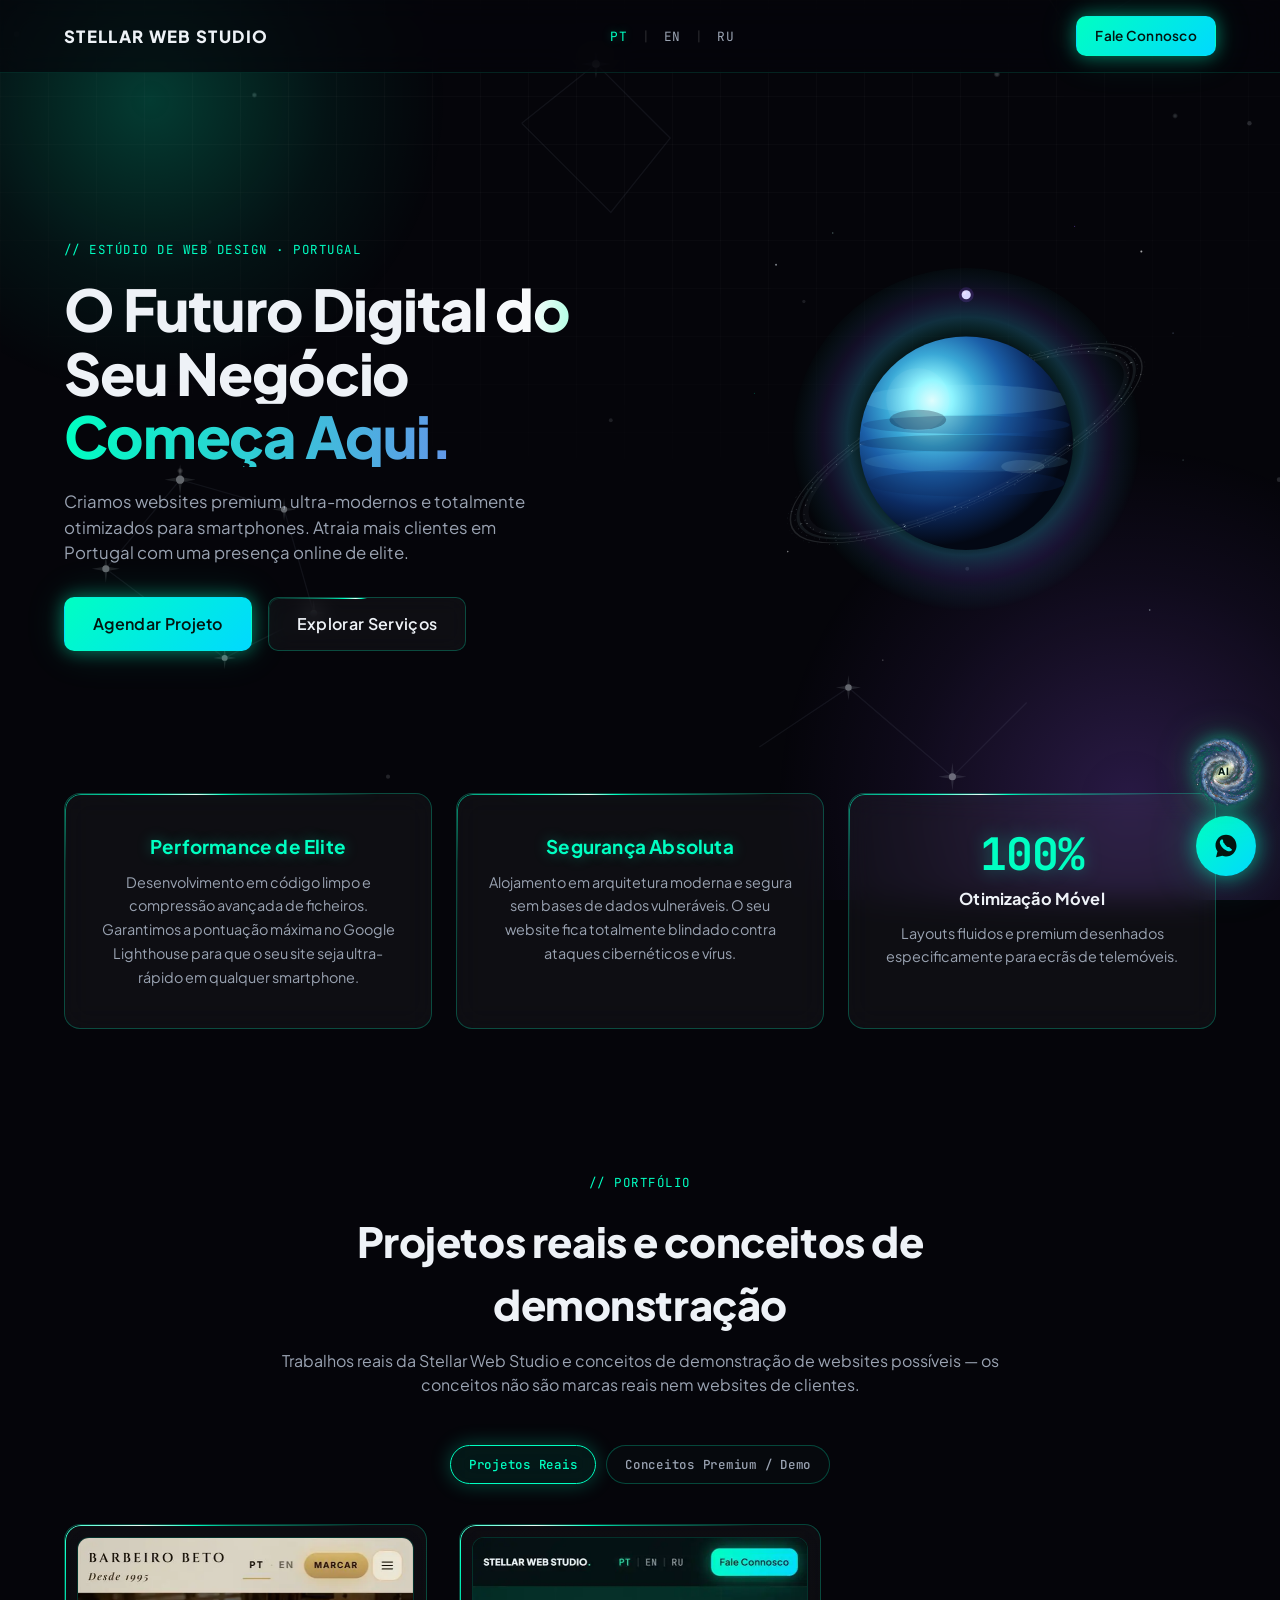
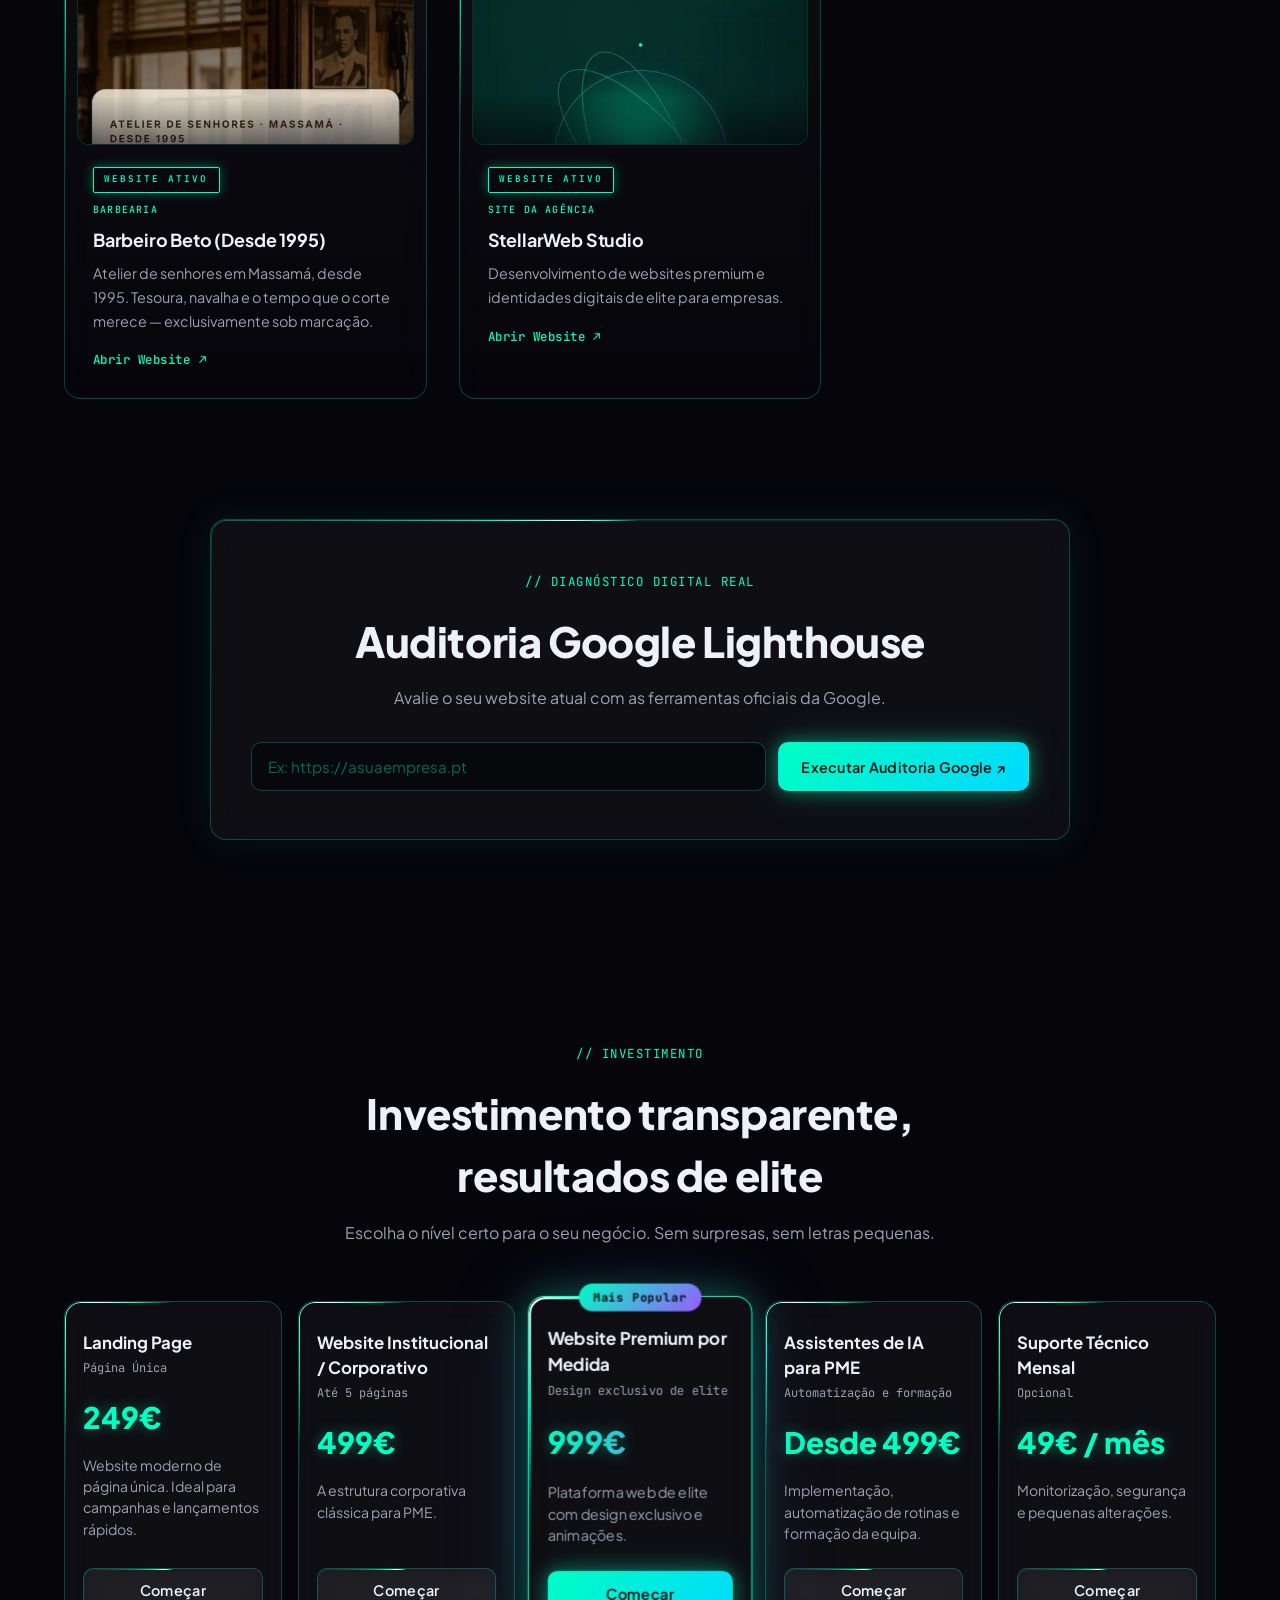
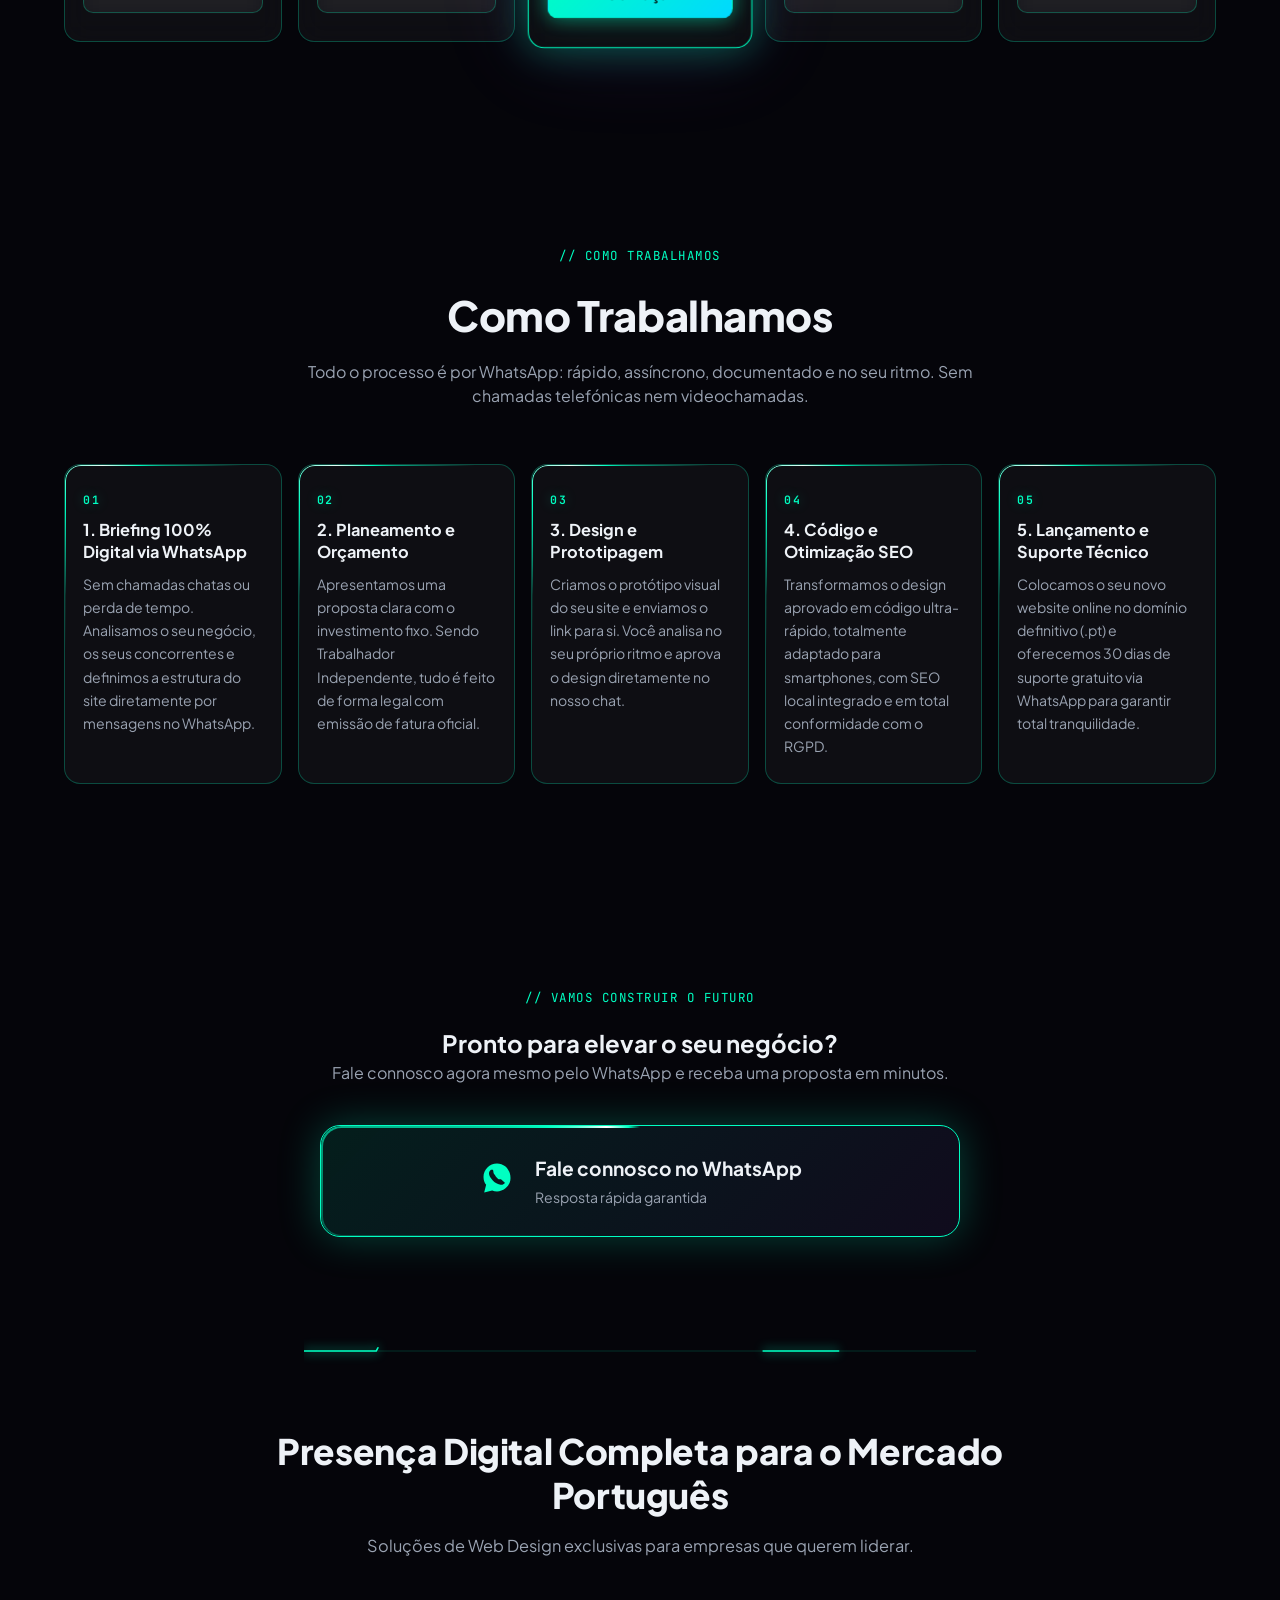
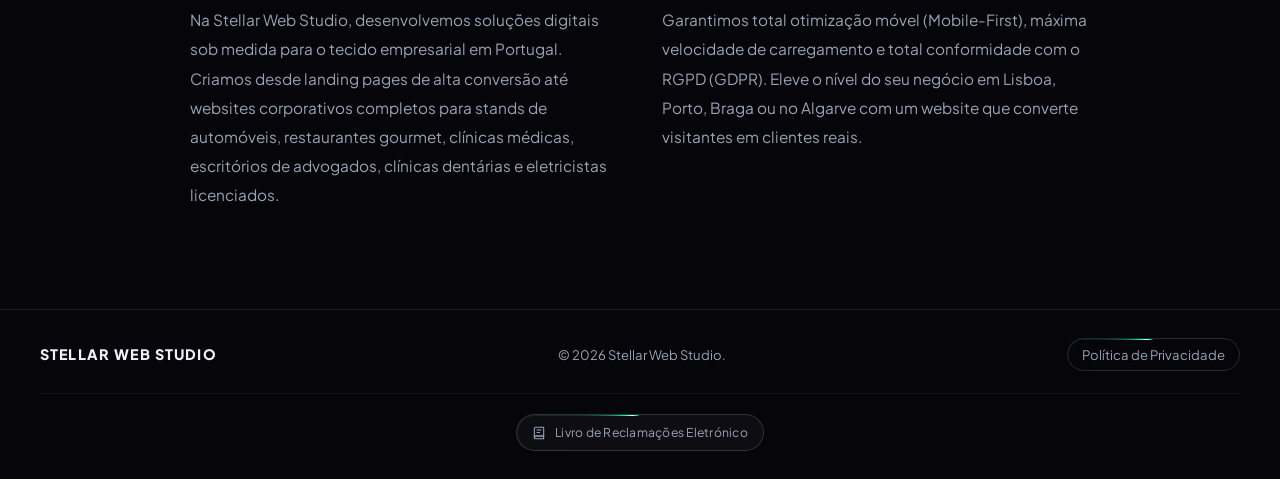
==== index.html @ 91a696ae "feat: upgrade Sofia AI to active sales assistant and add UI quick reply buttons Co-authored-by: Curs" ====
<!doctype html>
<html lang="pt">
<head>
<meta charset="UTF-8" />
<meta name="viewport" content="width=device-width, initial-scale=1.0, viewport-fit=cover" />
<title>Stellar Web Studio | Criação de Websites Premium em Portugal</title>
<meta name="description" content="Criamos websites premium, ultra-modernos e totalmente otimizados para smartphones. Atraia mais clientes em Portugal com uma presença online de elite. Fale connosco!" />
<meta name="keywords" content="web design portugal, criação de websites, websites premium, criar site lisboa, landing page preço, design profissional, stellar web studio" />
<meta name="author" content="Vadym Minzilevskyi, Stellar Web Studio" />
<meta name="robots" content="index, follow" />
<meta name="google-site-verification" content="y5CZDhuUU19NnIF5j6mVTyw2W411XEZMlFec-QQuRfY" />
<meta name="theme-color" content="#05050A" />
<link rel="canonical" href="https://stellarweb.pt/" />
<link rel="icon" href="/assets/favicon.svg" type="image/svg+xml" />
<link rel="apple-touch-icon" href="/assets/favicon.svg" />

<meta property="og:type" content="website" />
<meta property="og:site_name" content="Stellar Web Studio" />
<meta property="og:locale" content="pt_PT" />
<meta property="og:title" content="Stellar Web Studio | Criação de Websites Premium em Portugal" />
<meta property="og:description" content="Criamos websites premium, ultra-modernos e totalmente otimizados para smartphones. Eleve o nível do seu negócio." />
<meta property="og:url" content="https://stellarweb.pt/" />
<meta property="og:image" content="https://stellarweb.pt/assets/og-image.png" />
<meta property="og:image:type" content="image/png" />
<meta name="twitter:card" content="summary_large_image" />
<meta name="twitter:title" content="Stellar Web Studio | Criação de Websites Premium em Portugal" />
<meta name="twitter:description" content="Criamos websites premium, ultra-modernos e totalmente otimizados para smartphones. Eleve o nível do seu negócio." />
<meta name="twitter:image" content="https://stellarweb.pt/assets/og-image.png" />

<link rel="preconnect" href="https://fonts.googleapis.com">
<link rel="preconnect" href="https://fonts.gstatic.com" crossorigin>
<link rel="stylesheet" href="https://fonts.googleapis.com/css2?family=Plus+Jakarta+Sans:wght@400;500;600;700;800&family=JetBrains+Mono:wght@400;500&display=swap" media="print" onload="this.onload=null;this.media='all'">
<link rel="stylesheet" href="/styles.css" />
<link rel="stylesheet" href="/fx.css" media="(min-width: 768px)">
<noscript>
  <link rel="stylesheet" href="https://fonts.googleapis.com/css2?family=Plus+Jakarta+Sans:wght@400;500;600;700;800&family=JetBrains+Mono:wght@400;500&display=swap">
  <link rel="stylesheet" href="/fx.css" media="(min-width: 768px)">
</noscript>
<script type="application/ld+json">
{
  "@context": "https://schema.org",
  "@type": "ProfessionalService",
  "name": "Stellar Web Studio",
  "alternateName": "StellarWeb Studio",
  "image": "https://stellarweb.pt/assets/logo.png",
  "logo": "https://stellarweb.pt/assets/logo.png",
  "url": "https://stellarweb.pt/",
  "telephone": "+351937260282",
  "priceRange": "€€",
  "description": "Estúdio de web design em Portugal. Criação de websites premium, ultra-modernos e otimizados para smartphones.",
  "founder": {
    "@type": "Person",
    "name": "Vadym Minzilevskyi"
  },
  "taxID": "310300118",
  "areaServed": {
    "@type": "Country",
    "name": "Portugal"
  },
  "availableLanguage": ["Portuguese", "English", "Russian"],
  "address": {
    "@type": "PostalAddress",
    "addressLocality": "Massamá",
    "addressRegion": "Lisboa",
    "addressCountry": "PT"
  },
  "geo": {
    "@type": "GeoCoordinates",
    "latitude": "38.7562",
    "longitude": "-9.2831"
  },
  "openingHoursSpecification": {
    "@type": "OpeningHoursSpecification",
    "dayOfWeek": [
      "Monday",
      "Tuesday",
      "Wednesday",
      "Thursday",
      "Friday",
      "Saturday",
      "Sunday"
    ],
    "opens": "09:00",
    "closes": "19:00"
  }
}
</script>
</head>
<body>

<div class="bg-fx" aria-hidden="true">
  <div class="glow glow-cyan"></div>
  <div class="glow glow-purple"></div>
  <div class="grid-overlay"></div>
  <div class="sky-map" aria-hidden="true" focusable="false"></div>
</div>

<header class="navbar" id="navbar">
  <div class="nav-inner">
    <a href="#top" class="brand">STELLAR WEB STUDIO</a>
    <nav class="lang-switch" aria-label="Language switch">
      <button class="lang-btn active" data-lang="pt">PT</button>
      <span class="lang-sep">|</span>
      <button class="lang-btn" data-lang="en">EN</button>
      <span class="lang-sep">|</span>
      <button class="lang-btn" data-lang="ru">RU</button>
    </nav>
    <a href="#contact" class="btn btn-neon nav-cta" data-i18n="nav.cta">Fale Connosco</a>
  </div>
</header>

<main id="top">

  <!-- HERO -->
  <section class="hero">
    <div class="hero-inner">
      <span class="eyebrow" data-i18n="hero.eyebrow">// ESTÚDIO DE WEB DESIGN · PORTUGAL</span>
      <h1 class="hero-title">
        <span class="title-sheen" data-i18n="hero.title1">O Futuro Digital do Seu Negócio</span>
        <span class="text-gradient" data-i18n="hero.title2">Começa Aqui.</span>
      </h1>
      <p class="hero-sub" data-i18n="hero.sub">Criamos websites premium, ultra-modernos e totalmente otimizados para smartphones. Atraia mais clientes em Portugal com uma presença online de elite.</p>
      <div class="hero-actions">
        <a href="#contact" class="btn btn-neon btn-lg" data-i18n="hero.cta1">Agendar Projeto</a>
        <a href="#portfolio" class="btn btn-ghost btn-lg" data-i18n="hero.cta2">Explorar Serviços</a>
      </div>
    </div>
    <div class="hero-visual" aria-hidden="true">
      <svg class="data-orb" viewBox="0 0 600 600" fill="none" xmlns="http://www.w3.org/2000/svg" overflow="visible" aria-hidden="true" focusable="false" role="presentation">
        <defs>
          <radialGradient id="neptuneLit" cx="34%" cy="30%" r="68%">
            <stop offset="0%" stop-color="#e7fffd"/>
            <stop offset="14%" stop-color="#8ef6ff"/>
            <stop offset="32%" stop-color="#3aa8d6"/>
            <stop offset="52%" stop-color="#1b5fa8"/>
            <stop offset="74%" stop-color="#0c2b62"/>
            <stop offset="100%" stop-color="#030814"/>
          </radialGradient>
          <radialGradient id="neptuneAura" cx="50%" cy="48%" r="50%">
            <stop offset="52%" stop-color="#00ffc2" stop-opacity="0"/>
            <stop offset="68%" stop-color="#3ecbff" stop-opacity="0.22"/>
            <stop offset="82%" stop-color="#7a5cff" stop-opacity="0.12"/>
            <stop offset="100%" stop-color="#00ffc2" stop-opacity="0"/>
          </radialGradient>
          <clipPath id="planetClip">
            <circle cx="300" cy="300" r="128"/>
          </clipPath>
          <clipPath id="ringBack">
            <rect x="0" y="0" width="600" height="300"/>
          </clipPath>
          <clipPath id="ringFront">
            <rect x="0" y="300" width="600" height="300"/>
          </clipPath>
          <g id="ringDebrisBits">
            <circle class="ring-dust" r="212" fill="none" stroke="#9aa8c7" stroke-width="8" opacity="0.05"/>
            <circle class="ring-dust" r="222" fill="none" stroke="#c8fff8" stroke-width="4" opacity="0.08"/>
            <circle class="ring-dust" r="232" fill="none" stroke="#e8fbff" stroke-width="2" opacity="0.12"/>
            <circle class="ring-dash" r="214" fill="none" stroke="#f4ffff" stroke-width="1.4" opacity="0.55" stroke-dasharray="1.2 11 0.6 18 2.4 14 0.8 22"/>
            <circle class="ring-dash d2" r="226" fill="none" stroke="#d7e7ff" stroke-width="1.1" opacity="0.42" stroke-dasharray="0.7 16 1.8 12 0.5 24 1.3 19"/>
            <circle class="ring-dash d3" r="236" fill="none" stroke="#c8fff8" stroke-width="0.9" opacity="0.38" stroke-dasharray="0.5 20 1.4 15 0.8 26"/>
            <ellipse cx="220" cy="0" rx="2.4" ry="0.7" fill="#f4ffff" opacity="0.9" transform="rotate(18 220 0)"/>
            <ellipse cx="190.5" cy="110" rx="1.6" ry="0.5" fill="#c8fff8" opacity="0.75" transform="rotate(48 190.5 110)"/>
            <ellipse cx="110" cy="190.5" rx="2.1" ry="0.6" fill="#ffffff" opacity="0.82" transform="rotate(72 110 190.5)"/>
            <ellipse cx="0" cy="220" rx="1.2" ry="1.2" fill="#b8c4d8" opacity="0.5"/>
            <ellipse cx="-110" cy="190.5" rx="2.5" ry="0.65" fill="#e8fbff" opacity="0.88" transform="rotate(128 -110 190.5)"/>
            <ellipse cx="-190.5" cy="110" rx="1.4" ry="0.45" fill="#d7e7ff" opacity="0.62" transform="rotate(152 -190.5 110)"/>
            <ellipse cx="-220" cy="0" rx="2.0" ry="0.55" fill="#f4ffff" opacity="0.8" transform="rotate(188 -220 0)"/>
            <ellipse cx="-190.5" cy="-110" rx="1.1" ry="1.1" fill="#9aa8c7" opacity="0.48"/>
            <ellipse cx="-110" cy="-190.5" rx="2.3" ry="0.6" fill="#ffffff" opacity="0.86" transform="rotate(248 -110 -190.5)"/>
            <ellipse cx="0" cy="-220" rx="1.7" ry="0.5" fill="#c8fff8" opacity="0.72" transform="rotate(272 0 -220)"/>
            <ellipse cx="110" cy="-190.5" rx="1.3" ry="0.45" fill="#e8fbff" opacity="0.7" transform="rotate(302 110 -190.5)"/>
            <ellipse cx="190.5" cy="-110" rx="2.2" ry="0.58" fill="#f4ffff" opacity="0.84" transform="rotate(332 190.5 -110)"/>
            <ellipse cx="224.1" cy="60" rx="0.7" ry="0.7" fill="#ffffff" opacity="0.7"/>
            <ellipse cx="60" cy="224.1" rx="1.85" ry="0.5" fill="#c8fff8" opacity="0.68" transform="rotate(98 60 224.1)"/>
            <ellipse cx="-164" cy="164" rx="0.55" ry="0.55" fill="#e8fbff" opacity="0.6"/>
            <ellipse cx="-224.1" cy="-60" rx="1.5" ry="0.45" fill="#d7e7ff" opacity="0.58" transform="rotate(208 -224.1 -60)"/>
            <ellipse cx="-60" cy="-224.1" rx="0.65" ry="0.65" fill="#ffffff" opacity="0.55"/>
            <ellipse cx="164" cy="-164" rx="1.9" ry="0.52" fill="#e8fbff" opacity="0.74" transform="rotate(318 164 -164)"/>
          </g>
        </defs>

        <g class="starfield">
          <circle class="star-twinkle" cx="72" cy="86" r="1.1" fill="#eef7ff" opacity="0.55"/>
          <circle class="star-twinkle s2" cx="140" cy="48" r="0.8" fill="#c8fff8" opacity="0.4"/>
          <circle class="star-twinkle s3" cx="510" cy="70" r="1.2" fill="#ffffff" opacity="0.65"/>
          <circle class="star-twinkle" cx="548" cy="168" r="0.7" fill="#b8d4ff" opacity="0.45"/>
          <circle class="star-twinkle s2" cx="86" cy="430" r="0.9" fill="#ffffff" opacity="0.5"/>
          <circle class="star-twinkle s3" cx="46" cy="240" r="0.6" fill="#00ffc2" opacity="0.35"/>
          <circle class="star-twinkle" cx="520" cy="500" r="1" fill="#e8fbff" opacity="0.5"/>
          <circle class="star-twinkle s2" cx="430" cy="40" r="0.7" fill="#9b5cff" opacity="0.45"/>
          <circle class="star-twinkle s3" cx="200" cy="560" r="0.8" fill="#ffffff" opacity="0.4"/>
          <circle class="star-twinkle" cx="560" cy="320" r="0.6" fill="#c8fff8" opacity="0.5"/>
        </g>

        <circle class="neptune-glow" cx="300" cy="300" r="210" fill="url(#neptuneAura)"/>

        <g class="neptune-rings neptune-rings-back">
          <g clip-path="url(#ringBack)">
            <g transform="translate(300 300) rotate(-26) scale(1 0.30)">
              <g class="ring-debris">
                <rect x="-240" y="-240" width="480" height="480" fill="none"/>
                <use href="#ringDebrisBits"/>
                <g class="ring-mobile-gleam">
                  <circle r="218" fill="none" stroke="#f7ffff" stroke-width="3.2" opacity="0.9" stroke-dasharray="3.4 7 1.1 12 5 9"/>
                  <circle r="228" fill="none" stroke="#c8fff8" stroke-width="2.2" opacity="0.7" stroke-dasharray="1.6 10 3.2 14 0.8 18"/>
                  <circle r="236" fill="none" stroke="#00ffc2" stroke-width="1.4" opacity="0.45" stroke-dasharray="0.8 16 2.4 11"/>
                </g>
              </g>
            </g>
          </g>
        </g>

        <g class="neptune-moon" transform-origin="300px 300px">
          <circle cx="300" cy="122" r="5.5" fill="#e7f4ff"/>
          <circle cx="298" cy="120" r="2" fill="#ffffff" opacity="0.7"/>
          <circle cx="300" cy="122" r="9" fill="#9b5cff" opacity="0.18"/>
        </g>

        <circle cx="300" cy="300" r="128" fill="url(#neptuneLit)"/>
        <g clip-path="url(#planetClip)" class="neptune-clouds">
          <ellipse cx="300" cy="248" rx="126" ry="18" fill="#9fe9ff" opacity="0.12"/>
          <ellipse cx="300" cy="278" rx="124" ry="11" fill="#14386f" opacity="0.28"/>
          <ellipse cx="300" cy="300" rx="128" ry="10" fill="#06152e" opacity="0.22"/>
          <ellipse cx="300" cy="322" rx="122" ry="13" fill="#7fdfff" opacity="0.1"/>
          <ellipse cx="300" cy="348" rx="118" ry="16" fill="#0d2a58" opacity="0.26"/>
          <ellipse cx="242" cy="272" rx="34" ry="12" fill="#07122c" opacity="0.32"/>
          <ellipse cx="368" cy="328" rx="26" ry="8" fill="#cfffff" opacity="0.12"/>
        </g>
        <circle cx="242" cy="248" r="38" fill="#ffffff" opacity="0.05"/>

        <g class="neptune-rings neptune-rings-front">
          <g clip-path="url(#ringFront)">
            <g transform="translate(300 300) rotate(-26) scale(1 0.30)">
              <g class="ring-debris">
                <rect x="-240" y="-240" width="480" height="480" fill="none"/>
                <use href="#ringDebrisBits"/>
                <g class="ring-mobile-gleam">
                  <circle r="218" fill="none" stroke="#f7ffff" stroke-width="3.2" opacity="0.9" stroke-dasharray="3.4 7 1.1 12 5 9"/>
                  <circle r="228" fill="none" stroke="#c8fff8" stroke-width="2.2" opacity="0.7" stroke-dasharray="1.6 10 3.2 14 0.8 18"/>
                  <circle r="236" fill="none" stroke="#00ffc2" stroke-width="1.4" opacity="0.45" stroke-dasharray="0.8 16 2.4 11"/>
                </g>
              </g>
            </g>
          </g>
        </g>
      </svg>
    </div>
  </section>

  <!-- METRICS -->
  <section class="metrics">
    <div class="grid-metrics">
      <article class="card metric-card">
        <h3 class="metric-label" data-i18n="metrics.m1.label">Performance de Elite</h3>
        <p class="metric-sub" data-i18n="metrics.m1.sub">Desenvolvimento em código limpo e compressão avançada de ficheiros. Garantimos a pontuação máxima no Google Lighthouse para que o seu site seja ultra-rápido em qualquer smartphone.</p>
      </article>
      <article class="card metric-card">
        <h3 class="metric-label" data-i18n="metrics.m2.label">Segurança Absoluta</h3>
        <p class="metric-sub" data-i18n="metrics.m2.sub">Alojamento em arquitetura moderna e segura sem bases de dados vulneráveis. O seu website fica totalmente blindado contra ataques cibernéticos e vírus.</p>
      </article>
      <article class="card metric-card">
        <span class="metric-num">100%</span>
        <span class="metric-label" data-i18n="metrics.m3.label">Otimização Móvel</span>
        <p class="metric-sub" data-i18n="metrics.m3.sub">Layouts fluidos e premium desenhados especificamente para ecrãs de telemóveis.</p>
      </article>
    </div>
  </section>

  <!-- PORTFOLIO -->
  <section class="section" id="portfolio">
    <div class="section-head">
      <span class="eyebrow" data-i18n="portfolio.eyebrow">// PORTFÓLIO</span>
      <h2 data-i18n="portfolio.title">Projetos reais e conceitos de demonstração</h2>
      <p class="section-sub" data-i18n="portfolio.sub">Trabalhos reais da Stellar Web Studio e conceitos de demonstração de websites possíveis — os conceitos não são marcas reais nem websites de clientes.</p>
    </div>
    <div class="portfolio-tabs" role="tablist" data-i18n-label="portfolio.tabs.aria" aria-label="Filtro do portfólio">
      <button type="button" class="portfolio-tab is-active" role="tab" id="portfolioTabLive" aria-selected="true" aria-controls="portfolioGrid" data-filter="live" data-i18n="portfolio.tab.live">Projetos Reais</button>
      <button type="button" class="portfolio-tab" role="tab" id="portfolioTabDemo" aria-selected="false" aria-controls="portfolioGrid" data-filter="demo" data-i18n="portfolio.tab.demo">Conceitos Premium / Demo</button>
    </div>
    <div class="portfolio-clip" id="portfolioClip">
      <div class="grid-portfolio" id="portfolioGrid">
      <article class="group card portfolio-card portfolio-card-live" data-kind="live">
        <div class="preview-stage" aria-hidden="true">
          <picture>
            <source type="image/webp" srcset="/images/portfolio/barber.webp" />
            <img class="preview-scrollshot" src="/images/portfolio/barber.jpg" alt="Website premium para barbearia em Portugal - Stellar Web Studio" width="640" height="5146" loading="lazy" decoding="async" draggable="false" />
          </picture>
        </div>
        <a href="https://barbeirobeto.netlify.app/" target="_blank" rel="noopener noreferrer" class="portfolio-card-link">
        <div class="portfolio-body">
          <span class="portfolio-badge portfolio-badge-live" data-i18n="portfolio.badge.live">WEBSITE ATIVO</span>
          <span class="portfolio-category" data-i18n="portfolio.card1.category">BARBEARIA</span>
          <h3 data-i18n="portfolio.card1.title">Barbeiro Beto (Desde 1995)</h3>
          <p data-i18n="portfolio.card1.desc">Atelier de senhores em Massamá, desde 1995. Tesoura, navalha e o tempo que o corte merece — exclusivamente sob marcação.</p>
          <span class="portfolio-cta"><span data-i18n="portfolio.tag.live">Abrir Website</span><span class="portfolio-cta-arrow" aria-hidden="true">↗</span></span>
        </div>
        </a>
      </article>
      <article class="group card portfolio-card" data-kind="demo">
        <div class="preview-stage" aria-hidden="true">
          <picture>
            <source type="image/webp" srcset="/images/portfolio/clinic.webp" />
            <img class="preview-scrollshot" src="/images/portfolio/clinic.jpg" alt="Website premium para clínica médica familiar em Portugal - Stellar Web Studio" width="640" height="5146" loading="lazy" decoding="async" draggable="false" />
          </picture>
        </div>
        <a href="https://clinicamedica121.netlify.app/" target="_blank" rel="noopener noreferrer" class="portfolio-card-link">
        <div class="portfolio-body">
          <span class="portfolio-badge" data-i18n="portfolio.badge">DEMO · CONCEITO</span>
          <span class="portfolio-category" data-i18n="portfolio.card2.category">CLÍNICA MÉDICA</span>
          <h3 data-i18n="portfolio.card2.title">Sávia — Clínica Médica Familiar</h3>
          <p data-i18n="portfolio.card2.desc">Clínica privada de medicina familiar no Saldanha. Tempo, discrição e rigor suíço para famílias de Lisboa e Cascais.</p>
          <span class="portfolio-cta"><span data-i18n="portfolio.tag.demo">Abrir Demonstração</span><span class="portfolio-cta-arrow" aria-hidden="true">↗</span></span>
        </div>
        </a>
      </article>
      <article class="group card portfolio-card" data-kind="demo">
        <div class="preview-stage" aria-hidden="true">
          <picture>
            <source type="image/webp" srcset="/images/portfolio/construction.webp" />
            <img class="preview-scrollshot" src="/images/portfolio/construction.jpg" alt="Website premium para construção de luxo em Portugal - Stellar Web Studio" width="640" height="3893" loading="lazy" decoding="async" draggable="false" />
          </picture>
        </div>
        <a href="https://acabamento121.netlify.app/" target="_blank" rel="noopener noreferrer" class="portfolio-card-link">
        <div class="portfolio-body">
          <span class="portfolio-badge" data-i18n="portfolio.badge">DEMO · CONCEITO</span>
          <span class="portfolio-category" data-i18n="portfolio.card3.category">CONSTRUÇÃO DE LUXO</span>
          <h3 data-i18n="portfolio.card3.title">Áurea Construções &amp; Atelier</h3>
          <p data-i18n="portfolio.card3.desc">Atelier de obra de autor em Lisboa, Cascais e Sintra. Estuque veneziano genuíno, acabamentos de alta costura e garantia de 5 anos.</p>
          <span class="portfolio-cta"><span data-i18n="portfolio.tag.demo">Abrir Demonstração</span><span class="portfolio-cta-arrow" aria-hidden="true">↗</span></span>
        </div>
        </a>
      </article>
      <article class="group card portfolio-card" data-kind="demo">
        <div class="preview-stage" aria-hidden="true">
          <picture>
            <source type="image/webp" srcset="/images/portfolio/law.webp" />
            <img class="preview-scrollshot" src="/images/portfolio/law.jpg" alt="Website premium para sociedade de advogados em Portugal - Stellar Web Studio" width="640" height="3893" loading="lazy" decoding="async" draggable="false" />
          </picture>
        </div>
        <a href="https://advogada121.netlify.app/" target="_blank" rel="noopener noreferrer" class="portfolio-card-link">
        <div class="portfolio-body">
          <span class="portfolio-badge" data-i18n="portfolio.badge">DEMO · CONCEITO</span>
          <span class="portfolio-category" data-i18n="portfolio.card4.category">SOCIEDADE DE ADVOGADOS</span>
          <h3 data-i18n="portfolio.card4.title">Áurea &amp; Associados</h3>
          <p data-i18n="portfolio.card4.desc">Sociedade de advogados na Avenida da Liberdade. Direito Imobiliário e Relocalização.</p>
          <span class="portfolio-cta"><span data-i18n="portfolio.tag.demo">Abrir Demonstração</span><span class="portfolio-cta-arrow" aria-hidden="true">↗</span></span>
        </div>
        </a>
      </article>
      <article class="group card portfolio-card" data-kind="demo">
        <div class="preview-stage" aria-hidden="true">
          <picture>
            <source type="image/webp" srcset="/images/portfolio/dental.webp" />
            <img class="preview-scrollshot" src="/images/portfolio/dental.jpg" alt="Website premium para clínica de estética dentária em Portugal - Stellar Web Studio" width="640" height="5146" loading="lazy" decoding="async" draggable="false" />
          </picture>
        </div>
        <a href="https://dentaria.netlify.app/" target="_blank" rel="noopener noreferrer" class="portfolio-card-link">
        <div class="portfolio-body">
          <span class="portfolio-badge" data-i18n="portfolio.badge">DEMO · CONCEITO</span>
          <span class="portfolio-category" data-i18n="portfolio.card5.category">CLÍNICA DENTÁRIA</span>
          <h3 data-i18n="portfolio.card5.title">AUREA Estética Dentária</h3>
          <p data-i18n="portfolio.card5.desc">Estética dentária de alta precisão na Avenida da Liberdade — rápido, intuitivo e sem complicações.</p>
          <span class="portfolio-cta"><span data-i18n="portfolio.tag.demo">Abrir Demonstração</span><span class="portfolio-cta-arrow" aria-hidden="true">↗</span></span>
        </div>
        </a>
      </article>
      <article class="group card portfolio-card" data-kind="demo">
        <div class="preview-stage" aria-hidden="true">
          <picture>
            <source type="image/webp" srcset="/images/portfolio/rental.webp" />
            <img class="preview-scrollshot" src="/images/portfolio/rental.jpg" alt="Website premium para aluguer de superdesportivos em Portugal - Stellar Web Studio" width="640" height="3893" loading="lazy" decoding="async" draggable="false" />
          </picture>
        </div>
        <a href="https://rentcar121.netlify.app/" target="_blank" rel="noopener noreferrer" class="portfolio-card-link">
        <div class="portfolio-body">
          <span class="portfolio-badge" data-i18n="portfolio.badge">DEMO · CONCEITO</span>
          <span class="portfolio-category" data-i18n="portfolio.card6.category">ALUGUER DE SUPERDESPORTIVOS</span>
          <h3 data-i18n="portfolio.card6.title">Rent-a-Car Premium</h3>
          <p data-i18n="portfolio.card6.desc">Superdesportivos de excepção com entrega VIP na Marina de Cascais e no Aeroporto de Lisboa. Porsche, Ferrari, Lamborghini.</p>
          <span class="portfolio-cta"><span data-i18n="portfolio.tag.demo">Abrir Demonstração</span><span class="portfolio-cta-arrow" aria-hidden="true">↗</span></span>
        </div>
        </a>
      </article>
      <article class="group card portfolio-card" data-kind="demo">
        <div class="preview-stage" aria-hidden="true">
          <picture>
            <source type="image/webp" srcset="/images/portfolio/restaurant.webp" />
            <img class="preview-scrollshot" src="/images/portfolio/restaurant.jpg" alt="Website premium para restaurante de alta cozinha em Portugal - Stellar Web Studio" width="640" height="3893" loading="lazy" decoding="async" draggable="false" />
          </picture>
        </div>
        <a href="https://restaurants121.netlify.app/" target="_blank" rel="noopener noreferrer" class="portfolio-card-link">
        <div class="portfolio-body">
          <span class="portfolio-badge" data-i18n="portfolio.badge">DEMO · CONCEITO</span>
          <span class="portfolio-category" data-i18n="portfolio.card7.category">RESTAURANTE DE ALTA COZINHA</span>
          <h3 data-i18n="portfolio.card7.title">Áurea — Alta Cozinha</h3>
          <p data-i18n="portfolio.card7.desc">Palácio contemporâneo da mesa portuguesa e gastronomia atlântica no Chiado.</p>
          <span class="portfolio-cta"><span data-i18n="portfolio.tag.demo">Abrir Demonstração</span><span class="portfolio-cta-arrow" aria-hidden="true">↗</span></span>
        </div>
        </a>
      </article>
      <article class="group card portfolio-card portfolio-card-live" data-kind="live">
        <div class="preview-stage" aria-hidden="true">
          <picture>
            <source type="image/webp" srcset="/images/portfolio/studio.webp" />
            <img class="preview-scrollshot" src="/images/portfolio/studio.jpg" alt="Website da agência Stellar Web Studio em Portugal" width="640" height="5146" loading="lazy" decoding="async" draggable="false" />
          </picture>
        </div>
        <a href="#top" class="portfolio-card-link">
        <div class="portfolio-body">
          <span class="portfolio-badge portfolio-badge-live" data-i18n="portfolio.badge.live">WEBSITE ATIVO</span>
          <span class="portfolio-category" data-i18n="portfolio.card8.category">SITE DA AGÊNCIA</span>
          <h3 data-i18n="portfolio.card8.title">StellarWeb Studio</h3>
          <p data-i18n="portfolio.card8.desc">Desenvolvimento de websites premium e identidades digitais de elite para empresas.</p>
          <span class="portfolio-cta"><span data-i18n="portfolio.tag.live">Abrir Website</span><span class="portfolio-cta-arrow" aria-hidden="true">↗</span></span>
        </div>
        </a>
      </article>
      </div>
    </div>
    <button type="button" class="portfolio-more" id="portfolioMore" hidden aria-expanded="false" aria-controls="portfolioClip">
      <span class="portfolio-more-more" data-i18n="portfolio.more">Ver mais projetos</span>
      <span class="portfolio-more-less" data-i18n="portfolio.less">Ver menos projetos</span>
      <span class="portfolio-more-arrow" aria-hidden="true">⬇</span>
    </button>
  </section>

  <section class="section audit" id="audit">
    <div class="audit-block">
      <div class="section-head audit-head">
        <span class="eyebrow" data-i18n="audit.eyebrow">// DIAGNÓSTICO DIGITAL REAL</span>
        <h2 data-i18n="audit.title">Auditoria Google Lighthouse</h2>
        <p class="section-sub" data-i18n="audit.sub">Avalie o seu website atual com as ferramentas oficiais da Google.</p>
      </div>

      <form class="audit-form" id="auditForm">
        <label class="sr-only" for="auditUrl" data-i18n="audit.label">URL do website</label>
        <input id="auditUrl" class="audit-input" type="text" inputmode="url" autocomplete="url" placeholder="Ex: https://asuaempresa.pt" data-i18n-placeholder="audit.placeholder" />
        <button type="submit" class="btn btn-neon" id="auditSubmit" data-i18n="audit.cta">Executar Auditoria Google ↗</button>
      </form>

      <p class="audit-inline-error" id="auditInlineError" hidden></p>

      <div class="audit-loader" id="auditLoader" hidden>
        <div class="audit-pct" id="auditPct">0%</div>
        <div class="audit-pct-track" aria-hidden="true"><span class="audit-pct-fill" id="auditPctFill"></span></div>
        <p class="audit-log" id="auditLog" data-i18n="audit.loading">A invocar servidores da Google Lighthouse...</p>
      </div>

      <div class="audit-error" id="auditError" hidden>
        <p id="auditErrorText"></p>
        <button type="button" class="btn btn-ghost" id="auditRetry" data-i18n="audit.retry">Tentar novamente</button>
        <a class="btn btn-neon" href="https://wa.me/351937260282" target="_blank" rel="noopener" data-i18n="contact.wa.title">Fale connosco no WhatsApp</a>
      </div>

      <div class="audit-results" id="auditResults" hidden>
        <p class="audit-tested" id="auditTested"></p>
        <div class="audit-gauges">
          <article class="audit-gauge is-open" data-cat="performance" role="button" tabindex="0" aria-expanded="true" aria-controls="audit-panel-performance">
            <div class="audit-ring-wrap">
              <svg viewBox="0 0 100 100" aria-hidden="true">
                <circle class="audit-ring-bg" cx="50" cy="50" r="42"></circle>
                <circle class="audit-ring" cx="50" cy="50" r="42"></circle>
              </svg>
              <span class="audit-score" id="auditScorePerformance">—</span>
            </div>
            <span class="audit-gauge-label" data-i18n="audit.score.perf">Desempenho</span>
          </article>
          <article class="audit-gauge" data-cat="accessibility" role="button" tabindex="0" aria-expanded="false" aria-controls="audit-panel-accessibility">
            <div class="audit-ring-wrap">
              <svg viewBox="0 0 100 100" aria-hidden="true">
                <circle class="audit-ring-bg" cx="50" cy="50" r="42"></circle>
                <circle class="audit-ring" cx="50" cy="50" r="42"></circle>
              </svg>
              <span class="audit-score" id="auditScoreAccessibility">—</span>
            </div>
            <span class="audit-gauge-label" data-i18n="audit.score.a11y">Acessibilidade</span>
          </article>
          <article class="audit-gauge" data-cat="best-practices" role="button" tabindex="0" aria-expanded="false" aria-controls="audit-panel-best-practices">
            <div class="audit-ring-wrap">
              <svg viewBox="0 0 100 100" aria-hidden="true">
                <circle class="audit-ring-bg" cx="50" cy="50" r="42"></circle>
                <circle class="audit-ring" cx="50" cy="50" r="42"></circle>
              </svg>
              <span class="audit-score" id="auditScoreBestPractices">—</span>
            </div>
            <span class="audit-gauge-label" data-i18n="audit.score.bp">Boas Práticas</span>
          </article>
          <article class="audit-gauge" data-cat="seo" role="button" tabindex="0" aria-expanded="false" aria-controls="audit-panel-seo">
            <div class="audit-ring-wrap">
              <svg viewBox="0 0 100 100" aria-hidden="true">
                <circle class="audit-ring-bg" cx="50" cy="50" r="42"></circle>
                <circle class="audit-ring" cx="50" cy="50" r="42"></circle>
              </svg>
              <span class="audit-score" id="auditScoreSeo">—</span>
            </div>
            <span class="audit-gauge-label" data-i18n="audit.score.seo">SEO</span>
          </article>
        </div>
        <div class="audit-accordions" id="auditAccordions">
          <div class="audit-acc is-open" data-cat="performance">
            <button type="button" class="audit-acc-trigger" id="auditAccPerf" aria-expanded="true" aria-controls="audit-panel-performance">
              <span data-i18n="audit.score.perf">Desempenho</span>
              <span class="audit-acc-chevron" aria-hidden="true"></span>
            </button>
            <div class="audit-acc-panel" id="audit-panel-performance" role="region" aria-labelledby="auditAccPerf">
              <div class="audit-acc-panel-inner">
                <p class="audit-acc-fact">
                  <strong data-i18n="audit.meaning">O que significa</strong>
                  <span data-i18n="audit.explain.perf.meaning">Velocidade e agilidade do site.</span>
                </p>
                <p class="audit-acc-fact">
                  <strong data-i18n="audit.business">Para o seu negócio</strong>
                  <span data-i18n="audit.explain.perf.business">Se o seu site demorar mais de 3 segundos a carregar, 50% dos utilizadores desistem. Um site lento faz com que perca clientes e deite dinheiro fora em publicidade (Facebook/Google Ads). O nosso objetivo é colocar o seu site a carregar em menos de 1 segundo.</span>
                </p>
              </div>
            </div>
          </div>
          <div class="audit-acc" data-cat="accessibility">
            <button type="button" class="audit-acc-trigger" id="auditAccA11y" aria-expanded="false" aria-controls="audit-panel-accessibility">
              <span data-i18n="audit.score.a11y">Acessibilidade</span>
              <span class="audit-acc-chevron" aria-hidden="true"></span>
            </button>
            <div class="audit-acc-panel" id="audit-panel-accessibility" role="region" aria-labelledby="auditAccA11y">
              <div class="audit-acc-panel-inner">
                <p class="audit-acc-fact">
                  <strong data-i18n="audit.meaning">O que significa</strong>
                  <span data-i18n="audit.explain.a11y.meaning">Facilidade de uso para todos os utilizadores.</span>
                </p>
                <p class="audit-acc-fact">
                  <strong data-i18n="audit.business">Para o seu negócio</strong>
                  <span data-i18n="audit.explain.a11y.business">Garante que qualquer pessoa (incluindo idosos ou clientes no telemóvel sob luz solar intensa) consegue ler o seu menu e contactá-lo facilmente. Além disso, evita problemas legais, pois a União Europeia penaliza sites que não cumprem as normas de acessibilidade.</span>
                </p>
              </div>
            </div>
          </div>
          <div class="audit-acc" data-cat="best-practices">
            <button type="button" class="audit-acc-trigger" id="auditAccBp" aria-expanded="false" aria-controls="audit-panel-best-practices">
              <span data-i18n="audit.score.bp">Boas Práticas</span>
              <span class="audit-acc-chevron" aria-hidden="true"></span>
            </button>
            <div class="audit-acc-panel" id="audit-panel-best-practices" role="region" aria-labelledby="auditAccBp">
              <div class="audit-acc-panel-inner">
                <p class="audit-acc-fact">
                  <strong data-i18n="audit.meaning">O que significa</strong>
                  <span data-i18n="audit.explain.bp.meaning">Segurança, estabilidade e conformidade.</span>
                </p>
                <p class="audit-acc-fact">
                  <strong data-i18n="audit.business">Para o seu negócio</strong>
                  <span data-i18n="audit.explain.bp.business">Protege o seu site contra falhas e ataques. Se esta nota for baixa, o Google Chrome pode exibir um aviso aos seus clientes: "Este site não é seguro". Isto destrói instantaneamente a confiança na sua empresa.</span>
                </p>
              </div>
            </div>
          </div>
          <div class="audit-acc" data-cat="seo">
            <button type="button" class="audit-acc-trigger" id="auditAccSeo" aria-expanded="false" aria-controls="audit-panel-seo">
              <span data-i18n="audit.score.seo">SEO</span>
              <span class="audit-acc-chevron" aria-hidden="true"></span>
            </button>
            <div class="audit-acc-panel" id="audit-panel-seo" role="region" aria-labelledby="auditAccSeo">
              <div class="audit-acc-panel-inner">
                <p class="audit-acc-fact">
                  <strong data-i18n="audit.meaning">O que significa</strong>
                  <span data-i18n="audit.explain.seo.meaning">Visibilidade do seu site no Google.</span>
                </p>
                <p class="audit-acc-fact">
                  <strong data-i18n="audit.business">Para o seu negócio</strong>
                  <span data-i18n="audit.explain.seo.business">Uma nota baixa significa que o Google esconde o seu site. Os clientes em Portugal pesquisam pelos seus serviços, mas só encontram os seus concorrentes. Corrigir o SEO traz-lhe clientes orgânicos e totalmente gratuitos todos os dias.</span>
                </p>
              </div>
            </div>
          </div>
        </div>
        <div class="audit-cta-box">
          <p data-i18n="audit.insight">A Google identificou oportunidades de melhoria no seu código. Para receber uma análise interpretada por um especialista e o plano de correção técnica, fale connosco.</p>
          <a class="btn btn-neon btn-lg audit-wa" id="auditWa" href="https://wa.me/351937260282?text=Ol%C3%A1%2C%20quero%20o%20plano%20de%20corre%C3%A7%C3%A3o%20t%C3%A9cnica%20gr%C3%A1tis." target="_blank" rel="noopener" data-i18n="audit.wa">Receber Plano de Correção Técnica Grátis</a>
        </div>
        <button type="button" class="btn btn-ghost audit-again" id="auditAgain" data-i18n="audit.again">Nova auditoria</button>
      </div>
    </div>
  </section>

  <!-- PRICING -->
  <section class="section" id="pricing">
    <div class="section-head">
      <span class="eyebrow" data-i18n="pricing.eyebrow">// INVESTIMENTO</span>
      <h2 data-i18n="pricing.title">Investimento transparente, resultados de elite</h2>
      <p class="section-sub" data-i18n="pricing.sub">Escolha o nível certo para o seu negócio. Sem surpresas, sem letras pequenas.</p>
    </div>
    <div class="grid-pricing">
      <article class="price-card">
        <h3 data-i18n="pricing.p1.name">Landing Page</h3>
        <p class="price-tag-sub" data-i18n="pricing.p1.tag">Página Única</p>
        <div class="price-amount">249€</div>
        <p class="price-desc" data-i18n="pricing.p1.desc">Website moderno de página única. Ideal para campanhas e lançamentos rápidos.</p>
        <a href="#contact" class="btn btn-ghost btn-block" data-i18n="pricing.cta">Começar</a>
      </article>
      <article class="price-card">
        <h3 data-i18n="pricing.p2.name">Website Institucional / Corporativo</h3>
        <p class="price-tag-sub" data-i18n="pricing.p2.tag">Até 5 páginas</p>
        <div class="price-amount">499€</div>
        <p class="price-desc" data-i18n="pricing.p2.desc">A estrutura corporativa clássica para PME.</p>
        <a href="#contact" class="btn btn-ghost btn-block" data-i18n="pricing.cta">Começar</a>
      </article>
      <article class="price-card price-card-featured">
        <div class="featured-tag" data-i18n="pricing.p3.badge">Mais Popular</div>
        <h3 data-i18n="pricing.p3.name">Website Premium por Medida</h3>
        <p class="price-tag-sub" data-i18n="pricing.p3.tag">Design exclusivo de elite</p>
        <div class="price-amount">999€</div>
        <p class="price-desc" data-i18n="pricing.p3.desc">Plataforma web de elite com design exclusivo e animações.</p>
        <a href="#contact" class="btn btn-neon btn-block" data-i18n="pricing.cta">Começar</a>
      </article>
      <article class="price-card">
        <h3 data-i18n="pricing.p4.name">Assistentes de IA para PME</h3>
        <p class="price-tag-sub" data-i18n="pricing.p4.tag">Automatização e formação</p>
        <div class="price-amount" data-i18n="pricing.p4.price">Desde 499€</div>
        <p class="price-desc" data-i18n="pricing.p4.desc">Implementação, automatização de rotinas e formação da equipa.</p>
        <a href="#contact" class="btn btn-ghost btn-block" data-i18n="pricing.cta">Começar</a>
      </article>
      <article class="price-card">
        <h3 data-i18n="pricing.p5.name">Suporte Técnico Mensal</h3>
        <p class="price-tag-sub" data-i18n="pricing.p5.tag">Opcional</p>
        <div class="price-amount" data-i18n="pricing.p5.price">49€ / mês</div>
        <p class="price-desc" data-i18n="pricing.p5.desc">Monitorização, segurança e pequenas alterações.</p>
        <a href="#contact" class="btn btn-ghost btn-block" data-i18n="pricing.cta">Começar</a>
      </article>
    </div>
  </section>

  <!-- WORKFLOW -->
  <section class="section process" id="process">
    <div class="section-head">
      <span class="eyebrow" data-i18n="workflow.eyebrow">// COMO TRABALHAMOS</span>
      <h2 data-i18n="workflow.title">Como Trabalhamos</h2>
      <p class="section-sub" data-i18n="workflow.sub">Todo o processo é por WhatsApp: rápido, assíncrono, documentado e no seu ritmo. Sem chamadas telefónicas nem videochamadas.</p>
    </div>
    <ol class="process-grid">
      <li class="process-card">
        <span class="process-num" aria-hidden="true">01</span>
        <h3 data-i18n="workflow.s1.title">1. Briefing 100% Digital via WhatsApp</h3>
        <p data-i18n="workflow.s1.desc">Sem chamadas chatas ou perda de tempo. Analisamos o seu negócio, os seus concorrentes e definimos a estrutura do site diretamente por mensagens no WhatsApp.</p>
      </li>
      <li class="process-card">
        <span class="process-num" aria-hidden="true">02</span>
        <h3 data-i18n="workflow.s2.title">2. Planeamento e Orçamento</h3>
        <p data-i18n="workflow.s2.desc">Apresentamos uma proposta clara com o investimento fixo. Sendo Trabalhador Independente, tudo é feito de forma legal com emissão de fatura oficial.</p>
      </li>
      <li class="process-card">
        <span class="process-num" aria-hidden="true">03</span>
        <h3 data-i18n="workflow.s3.title">3. Design e Prototipagem</h3>
        <p data-i18n="workflow.s3.desc">Criamos o protótipo visual do seu site e enviamos o link para si. Você analisa no seu próprio ritmo e aprova o design diretamente no nosso chat.</p>
      </li>
      <li class="process-card">
        <span class="process-num" aria-hidden="true">04</span>
        <h3 data-i18n="workflow.s4.title">4. Código e Otimização SEO</h3>
        <p data-i18n="workflow.s4.desc">Transformamos o design aprovado em código ultra-rápido, totalmente adaptado para smartphones, com SEO local integrado e em total conformidade com o RGPD.</p>
      </li>
      <li class="process-card">
        <span class="process-num" aria-hidden="true">05</span>
        <h3 data-i18n="workflow.s5.title">5. Lançamento e Suporte Técnico</h3>
        <p data-i18n="workflow.s5.desc">Colocamos o seu novo website online no domínio definitivo (.pt) e oferecemos 30 dias de suporte gratuito via WhatsApp para garantir total tranquilidade.</p>
      </li>
    </ol>
  </section>

  <!-- CONTACT / FOOTER CTA -->
  <section class="section contact" id="contact">
    <div class="contact-block">
      <span class="eyebrow" data-i18n="contact.eyebrow">// VAMOS CONSTRUIR O FUTURO</span>
      <h2 data-i18n="contact.title">Pronto para elevar o seu negócio?</h2>
      <p class="section-sub" data-i18n="contact.sub">Fale connosco agora mesmo pelo WhatsApp e receba uma proposta em minutos.</p>
      <a href="https://wa.me/351937260282" target="_blank" rel="noopener" class="whatsapp-block">
        <span class="wa-icon">
          <svg viewBox="0 0 32 32" width="36" height="36" fill="currentColor"><path d="M16.004 3C9.373 3 4 8.373 4 15.004c0 2.65.868 5.1 2.338 7.084L4.6 28.999l7.093-1.866a11.94 11.94 0 0 0 4.31.8h.001c6.63 0 12.004-5.373 12.004-12.004C28.008 8.373 22.635 3 16.004 3zm7.02 17.31c-.297.836-1.72 1.598-2.372 1.7-.606.093-1.376.132-2.222-.14-.512-.163-1.17-.38-2.017-.744-3.552-1.533-5.87-5.106-6.05-5.343-.178-.238-1.448-1.926-1.448-3.676s.917-2.61 1.242-2.967c.326-.357.71-.446.947-.446.238 0 .475.002.682.013.219.011.512-.083.802.611.297.71.01 2.383.98 3.35.97.968.968 1.615 1.94 2.583.972.968 1.612 1.94 2.582 1.94.35 0 .38-.001.712-.001.331 0 .535.014.712.014" fill-rule="evenodd"/></svg>
        </span>
        <span class="wa-text">
          <strong data-i18n="contact.wa.title">Fale connosco no WhatsApp</strong>
          <span data-i18n="contact.wa.sub">Resposta rápida garantida</span>
        </span>
      </a>
    </div>
  </section>

  <div class="ecg-wrap" aria-hidden="true">
    <svg class="ecg-svg" viewBox="0 0 800 48" preserveAspectRatio="none">
      <path class="ecg-base" d="M0 24 H800" fill="none" />
      <path class="ecg-path" d="M0 24 H70 L86 24 L94 10 L102 38 L112 6 L122 24 H210 L226 24 L234 10 L242 38 L252 6 L262 24 H350 L366 24 L374 10 L382 38 L392 6 L402 24 H490 L506 24 L514 10 L522 38 L532 6 L542 24 H630 L646 24 L654 10 L662 38 L672 6 L682 24 H800" fill="none" />
    </svg>
  </div>

  <!-- SEO CONTENT -->
  <section class="seo-section" id="about">
    <div class="seo-inner">
      <h2 class="seo-title" data-i18n="seo.title">Presença Digital Completa para o Mercado Português</h2>
      <p class="seo-sub" data-i18n="seo.sub">Soluções de Web Design exclusivas para empresas que querem liderar.</p>
      <div class="seo-body">
        <p data-i18n="seo.p1">Na Stellar Web Studio, desenvolvemos soluções digitais sob medida para o tecido empresarial em Portugal. Criamos desde landing pages de alta conversão até websites corporativos completos para stands de automóveis, restaurantes gourmet, clínicas médicas, escritórios de advogados, clínicas dentárias e eletricistas licenciados.</p>
        <p data-i18n="seo.p2">Garantimos total otimização móvel (Mobile-First), máxima velocidade de carregamento e total conformidade com o RGPD (GDPR). Eleve o nível do seu negócio em Lisboa, Porto, Braga ou no Algarve com um website que converte visitantes em clientes reais.</p>
      </div>
    </div>
  </section>

</main>

<div class="sofia-widget" id="sofiaWidget">
  <div class="sofia-panel" id="sofiaPanel" hidden>
    <div class="sofia-head">
      <span class="sofia-avatar" aria-hidden="true">S</span>
      <div class="sofia-head-text">
        <strong data-i18n="chat.name">Sofia</strong>
        <span data-i18n="chat.role">Assistente virtual · Stellar Web Studio</span>
      </div>
      <button type="button" class="sofia-close" id="sofiaClose" data-i18n-label="chat.close" aria-label="Fechar">
        <svg viewBox="0 0 24 24" width="16" height="16" fill="none" stroke="currentColor" stroke-width="2.2" stroke-linecap="round" aria-hidden="true"><path d="M6 6l12 12M18 6 6 18"/></svg>
      </button>
    </div>
    <div class="sofia-log" id="sofiaLog" role="log" aria-live="polite">
      <div class="sofia-msg sofia-msg-bot">
        <p data-i18n="chat.welcome">Olá! Sou a Sofia, assistente virtual da Stellar Web Studio. Como posso ajudar a impulsionar o seu negócio hoje? 🚀</p>
      </div>
      <div class="sofia-quick" id="sofiaQuick">
        <button type="button" class="sofia-quick-btn" data-i18n="chat.quick.website">💻 Quero um website</button>
        <button type="button" class="sofia-quick-btn" data-i18n="chat.quick.ai">🤖 Quero um AI assistant</button>
        <button type="button" class="sofia-quick-btn" data-i18n="chat.quick.prices">💰 Ver preços</button>
        <button type="button" class="sofia-quick-btn" data-i18n="chat.quick.audit">📊 Analisar o meu site</button>
      </div>
    </div>
    <form class="sofia-form" id="sofiaForm">
      <label class="sr-only" for="sofiaInput" data-i18n="chat.placeholder">Escreva a sua mensagem</label>
      <input id="sofiaInput" name="message" type="text" maxlength="1000" autocomplete="off" enterkeyhint="send" inputmode="text" data-i18n-placeholder="chat.placeholder" placeholder="Escreva a sua mensagem" />
      <button type="submit" class="sofia-send" data-i18n-label="chat.send" aria-label="Enviar">
        <svg viewBox="0 0 24 24" width="18" height="18" fill="none" stroke="currentColor" stroke-width="2.2" stroke-linecap="round" stroke-linejoin="round" aria-hidden="true"><path d="M22 2 11 13"/><path d="M22 2 15 22 11 13 2 9z"/></svg>
      </button>
    </form>
  </div>
  <button type="button" class="sofia-bubble" id="sofiaToggle" aria-expanded="false" aria-controls="sofiaPanel" data-i18n-label="chat.aria" aria-label="Abrir assistente Sofia">
    <span class="sofia-planet" aria-hidden="true">
      <img class="sofia-mw-img" src="/assets/sofia-galaxy-btn.png" alt="" width="64" height="64" decoding="async" fetchpriority="low" />
      <span class="sofia-ai-label">AI</span>
    </span>
    <svg class="sofia-icon-close" viewBox="0 0 24 24" width="22" height="22" fill="none" stroke="currentColor" stroke-width="2" stroke-linecap="round" aria-hidden="true"><path d="M6 6l12 12M18 6 6 18"/></svg>
  </button>
</div>

<a href="https://wa.me/351937260282" target="_blank" rel="noopener" class="floating-wa" aria-label="WhatsApp">
  <svg viewBox="0 0 32 32" width="28" height="28" fill="currentColor"><path d="M16.004 3C9.373 3 4 8.373 4 15.004c0 2.65.868 5.1 2.338 7.084L4.6 28.999l7.093-1.866a11.94 11.94 0 0 0 4.31.8h.001c6.63 0 12.004-5.373 12.004-12.004C28.008 8.373 22.635 3 16.004 3zm7.02 17.31c-.297.836-1.72 1.598-2.372 1.7-.606.093-1.376.132-2.222-.14-.512-.163-1.17-.38-2.017-.744-3.552-1.533-5.87-5.106-6.05-5.343-.178-.238-1.448-1.926-1.448-3.676s.917-2.61 1.242-2.967c.326-.357.71-.446.947-.446.238 0 .475.002.682.013.219.011.512-.083.802.611.297.71.01 2.383.98 3.35.97.968.968 1.615 1.94 2.583.972.968 1.612 1.94 2.582 1.94.35 0 .38-.001.712-.001.331 0 .535.014.712.014" fill-rule="evenodd"/></svg>
</a>

<footer class="footer">
  <div class="footer-inner">
    <span class="brand footer-brand">STELLAR WEB STUDIO</span>
    <span class="footer-copy" data-i18n="footer.copy">© 2026 Stellar Web Studio.</span>
    <button type="button" class="footer-privacy" id="privacyLink" data-i18n="footer.privacy">Política de Privacidade</button>
  </div>
  <div class="footer-legal">
    <a href="https://livroreclamacoes.pt" target="_blank" rel="noopener" class="footer-badge">
      <svg viewBox="0 0 24 24" width="14" height="14" fill="none" stroke="currentColor" stroke-width="1.8" stroke-linecap="round" stroke-linejoin="round" aria-hidden="true"><path d="M4 4.5A2.5 2.5 0 0 1 6.5 2H20v15H6.5A2.5 2.5 0 0 0 4 19.5z"/><path d="M4 19.5A2.5 2.5 0 0 1 6.5 17H20v5H6.5A2.5 2.5 0 0 1 4 19.5z"/><path d="M8.5 7h7M8.5 11h4.5"/></svg>
      <span data-i18n="footer.complaints">Livro de Reclamações Eletrónico</span>
    </a>
  </div>
</footer>

<div class="modal-overlay" id="privacyModal" aria-hidden="true">
  <div class="modal-panel" role="dialog" aria-modal="true" aria-labelledby="privacyModalTitle">
    <button class="modal-close" id="privacyModalClose" data-i18n-label="privacy.close" aria-label="Fechar">&times;</button>
    <h3 id="privacyModalTitle" data-i18n="privacy.title">Política de Privacidade e Proteção de Dados (RGPD)</h3>
    <div class="modal-legal">
      <p class="modal-legal-kicker" data-i18n="privacy.legal.heading">Identificação legal</p>
      <dl class="modal-legal-list">
        <div>
          <dt data-i18n="privacy.legal.name">Responsável</dt>
          <dd>Vadym Minzilevskyi</dd>
        </div>
        <div>
          <dt data-i18n="privacy.legal.status">Estatuto</dt>
          <dd data-i18n="privacy.legal.role">Trabalhador Independente</dd>
        </div>
        <div>
          <dt>NIF</dt>
          <dd>310300118</dd>
        </div>
      </dl>
    </div>
    <div class="modal-body" data-i18n-html="privacy.content"></div>
    <div class="modal-actions">
      <button type="button" class="btn btn-ghost" id="privacyModalDismiss" data-i18n="privacy.close">Fechar</button>
    </div>
  </div>
</div>

<script src="/i18n.js" defer></script>
<script src="/main.js" defer></script>
</body>
</html>
---- styles.css ----
:root{
  --bg: #05050A;
  --cyan: #00ffc2;
  --cyan-soft: rgba(0,255,194,0.35);
  --purple: #9b5cff;
  --purple-soft: rgba(155,92,255,0.35);
  --text: #eef2f7;
  --text-dim: #9aa3b2;
  --glass: rgba(255,255,255,0.04);
  --glass-border: rgba(0,255,194,0.25);
  --amber: #d4a24a;
  --gold: #d4af37;
  --gold-soft: rgba(212,175,55,0.12);
  --alert: #c45c4a;
  --radius: 16px;
  --font: 'Plus Jakarta Sans', -apple-system, BlinkMacSystemFont, sans-serif;
  --mono: 'JetBrains Mono', monospace;
  --sofia-kb: 0px;
}

*{box-sizing:border-box; margin:0; padding:0;}
@property --frame-angle{
  syntax:"<angle>";
  inherits:false;
  initial-value:0deg;
}
html{
  scroll-behavior:smooth;
  overflow-x:clip;
  max-width:100%;
}
@keyframes frame-angle-spin{
  to{--frame-angle:360deg;}
}

body{
  background:var(--bg);
  color:var(--text);
  font-family:var(--font);
  line-height:1.5;
  overflow-x:clip;
  position:relative;
  min-height:100vh;
}

.bg-fx{position:fixed; inset:0; z-index:0; pointer-events:none; overflow:hidden;}
.glow{position:absolute; border-radius:50%; pointer-events:none;}
.glow-cyan{
  width:min(600px, 80vw); height:min(600px, 80vw);
  background:radial-gradient(circle, rgba(0,255,194,0.22) 0%, rgba(0,255,194,0.06) 42%, transparent 70%);
  top:-200px; left:-150px;
}
.glow-purple{
  width:min(700px, 90vw); height:min(700px, 90vw);
  background:radial-gradient(circle, rgba(155,92,255,0.24) 0%, rgba(155,92,255,0.07) 45%, transparent 72%);
  bottom:-250px; right:-200px;
}
.grid-overlay{
  position:absolute; inset:0;
  background-image:
    linear-gradient(rgba(255,255,255,0.025) 1px, transparent 1px),
    linear-gradient(90deg, rgba(255,255,255,0.025) 1px, transparent 1px);
  background-size:48px 48px;
  mask-image:radial-gradient(ellipse 80% 60% at 50% 0%, black 40%, transparent 100%);
}
.sky-map{
  position:absolute; inset:-8%;
  width:116%; height:116%;
  opacity:0.4;
  pointer-events:none;
}

main, header, footer{position:relative; z-index:1;}

/* NAV */
.navbar{
  position:sticky; top:0; z-index:50;
  backdrop-filter:blur(16px);
  background:rgba(5,5,10,0.7);
  border-bottom:1px solid rgba(0,255,194,0.12);
  overflow-x:clip;
}
.nav-inner{
  max-width:1200px; margin:0 auto;
  display:flex; align-items:center; justify-content:space-between;
  padding:16px 24px;
  gap:12px;
  min-width:0;
}
.brand{
  font-weight:800; letter-spacing:0.08em; font-size:1.05rem;
  color:var(--text); text-decoration:none; white-space:nowrap;
  min-width:0; flex-shrink:1;
}

.lang-switch{display:flex; align-items:center; gap:8px; font-family:var(--mono); flex-shrink:0;}
.lang-btn{
  background:none; border:none; color:var(--text-dim);
  font-family:var(--mono); font-size:0.8rem; letter-spacing:0.05em;
  cursor:pointer; padding:4px 6px; transition:color 0.2s;
}
.lang-btn:hover{color:var(--text);}
.lang-btn.active{color:var(--cyan); text-shadow:0 0 8px var(--cyan-soft);}
.lang-sep{color:rgba(255,255,255,0.15); font-size:0.8rem;}

/* BUTTONS */
.btn{
  display:inline-flex; align-items:center; justify-content:center;
  font-family:var(--font); font-weight:600; font-size:0.9rem;
  letter-spacing:0.02em;
  padding:11px 22px; border-radius:10px;
  text-decoration:none; cursor:pointer; border:1px solid transparent;
  transition:all 0.25s ease; white-space:nowrap;
}
.btn-neon{
  background:linear-gradient(135deg, var(--cyan), #00d9ff);
  color:#031510;
  box-shadow:0 0 18px rgba(0,255,194,0.45), 0 0 40px rgba(0,255,194,0.15);
}
.btn-neon:hover{
  box-shadow:0 0 26px rgba(0,255,194,0.7), 0 0 60px rgba(0,255,194,0.3);
  transform:translateY(-1px);
}
.btn-ghost{
  background:var(--glass);
  color:var(--text);
  border:1px solid var(--glass-border);
  backdrop-filter:blur(10px);
}
.btn-ghost:hover{
  border-color:var(--cyan-soft);
  box-shadow:0 0 16px rgba(0,255,194,0.2);
}
.btn-lg{padding:14px 28px; font-size:1rem;}
.btn-block{width:100%; margin-top:auto;}
.nav-cta{padding:9px 18px; font-size:0.85rem; flex-shrink:0; max-width:100%;}
.sr-only{
  position:absolute; width:1px; height:1px; padding:0; margin:-1px;
  overflow:hidden; clip:rect(0,0,0,0); white-space:nowrap; border:0;
}

/* HERO */
.hero{
  max-width:1200px; margin:0 auto;
  display:grid; grid-template-columns:1.1fr 0.9fr;
  align-items:center; gap:40px;
  padding:100px 24px 80px;
  min-height:80vh;
}
.eyebrow{
  display:inline-block; font-family:var(--mono); font-size:0.78rem;
  letter-spacing:0.12em; color:var(--cyan); margin-bottom:18px;
  text-transform:uppercase;
}
.hero-title{
  font-size:clamp(2.2rem, 5vw, 3.6rem);
  font-weight:800; line-height:1.1; letter-spacing:-0.02em;
  margin-bottom:22px;
}
.hero-title span{display:block;}
.title-sheen{
  color:var(--text);
  background-image:linear-gradient(
    90deg,
    var(--text) 0%,
    var(--text) 28%,
    color-mix(in srgb, var(--text) 35%, #ffffff) 38%,
    color-mix(in srgb, var(--cyan) 85%, #ffffff) 45%,
    #ffffff 50%,
    color-mix(in srgb, var(--purple) 80%, #ffffff) 55%,
    color-mix(in srgb, var(--text) 35%, #ffffff) 62%,
    var(--text) 72%,
    var(--text) 100%
  );
  background-size:200% 100%;
  background-position:0% 50%;
  -webkit-background-clip:text;
  background-clip:text;
  -webkit-text-fill-color:transparent;
  animation:title-steel 8s ease-in-out infinite alternate;
}
@keyframes title-steel{
  0%, 12%{background-position:0% 50%;}
  88%, 100%{background-position:100% 50%;}
}
.text-gradient{
  background:linear-gradient(90deg, var(--cyan), var(--purple));
  -webkit-background-clip:text; background-clip:text; color:transparent;
}
.hero-sub{
  color:var(--text-dim); font-size:1.05rem; max-width:480px; margin-bottom:32px;
}
.hero-actions{display:flex; gap:16px; flex-wrap:wrap;}

.hero-visual{display:flex; align-items:center; justify-content:center; position:relative;}
.data-orb{
  width:100%; max-width:520px; height:auto; overflow:visible;
  animation:neptune-float 7s ease-in-out infinite;
}
.neptune-glow,
.neptune-clouds,
.neptune-rings,
.neptune-moon{
  transform-box:view-box;
  transform-origin:50% 50%;
}
.neptune-glow{animation:neptune-breathe 5s ease-in-out infinite;}
.neptune-clouds{animation:neptune-spin 28s linear infinite;}
.neptune-moon{animation:neptune-moon-orbit 12s linear infinite;}
.ring-debris{
  animation:neptune-spin 18s linear infinite;
  transform-origin:center;
  transform-box:fill-box;
}
.ring-dash{animation:ring-drift 16s linear infinite;}
.ring-dash.d2{animation-duration:22s; animation-direction:reverse;}
.ring-dash.d3{animation-duration:19s; animation-delay:-6s;}
.ring-mobile-gleam{display:none;}
.star-twinkle{animation:star-twinkle 4.5s ease-in-out infinite;}
.star-twinkle.s2{animation-duration:6.2s; animation-delay:-1.4s;}
.star-twinkle.s3{animation-duration:5.1s; animation-delay:-2.8s;}
@keyframes neptune-spin{from{transform:rotate(0deg);} to{transform:rotate(360deg);}}
@keyframes neptune-moon-orbit{from{transform:rotate(0deg);} to{transform:rotate(-360deg);}}
@keyframes neptune-breathe{
  0%,100%{opacity:0.8; transform:scale(1);}
  50%{opacity:1; transform:scale(1.07);}
}
@keyframes neptune-float{
  0%,100%{transform:translateY(0);}
  50%{transform:translateY(-14px);}
}
@keyframes star-twinkle{
  0%,100%{opacity:0.25;}
  40%{opacity:0.85;}
  70%{opacity:0.4;}
}
@keyframes ring-drift{
  to{stroke-dashoffset:-420;}
}
@keyframes sky-flare{
  0%,100%{opacity:0.35;}
  40%{opacity:1;}
  70%{opacity:0.45;}
}

/* METRICS */
.metrics{max-width:1200px; margin:0 auto; padding:0 24px 40px;}
.grid-metrics{display:grid; grid-template-columns:repeat(3, 1fr); gap:24px;}
/* Compound selector so these win over .card regardless of source order. */
.card.metric-card{
  display:flex; flex-direction:column; align-items:center; text-align:center;
  gap:10px; padding:38px 28px; position:relative; overflow:hidden;
}
/* Glowing hairline across the top edge of each panel. */
.metric-card::before{
  content:""; position:absolute; top:0; left:50%; transform:translateX(-50%);
  width:70%; height:1px;
  background:linear-gradient(90deg, transparent, var(--cyan), transparent);
  box-shadow:0 0 14px var(--cyan-soft);
  opacity:0.7; transition:opacity 0.25s ease, width 0.25s ease;
}
.metric-card:hover::before{opacity:1; width:92%;}
.metric-num{
  font-family:var(--mono); font-size:clamp(2.1rem, 4vw, 2.8rem);
  font-weight:700; line-height:1; letter-spacing:-0.02em;
  color:var(--cyan); text-shadow:0 0 18px var(--cyan-soft);
}
.metric-label{font-size:1.02rem; font-weight:700; letter-spacing:0.01em;}
.metric-card h3.metric-label{
  margin:0;
  font-size:1.18rem;
  color:var(--cyan);
  text-shadow:0 0 14px var(--cyan-soft);
}
.metric-sub{color:var(--text-dim); font-size:0.9rem; line-height:1.65; max-width:340px;}

/* SECTIONS */
.section{max-width:1200px; margin:0 auto; padding:100px 24px;}
.section-head{text-align:center; max-width:720px; margin:0 auto 56px;}
.section-head h2{font-size:clamp(1.8rem, 3.5vw, 2.6rem); font-weight:800; letter-spacing:-0.01em; margin-bottom:14px;}
.section-sub{color:var(--text-dim); font-size:1rem;}

/* PORTFOLIO GRID — studio neon showroom */
.grid-portfolio{
  display:grid; grid-template-columns:repeat(3, 1fr); gap:32px;
  overflow:visible;
}
.portfolio-tabs{
  display:flex; justify-content:center; flex-wrap:wrap; gap:10px;
  margin:-8px auto 40px;
}
.portfolio-tab{
  font-family:var(--mono); font-size:0.78rem; font-weight:500;
  letter-spacing:0.06em;
  color:var(--text-dim);
  background:rgba(8,12,16,0.72);
  border:1px solid var(--glass-border);
  border-radius:999px;
  padding:10px 18px;
  cursor:pointer;
  backdrop-filter:blur(12px);
}
.portfolio-tab:hover{
  color:var(--cyan);
  border-color:var(--cyan);
  box-shadow:0 0 16px rgba(0,255,194,0.22);
}
.portfolio-tab.is-active{
  color:var(--cyan);
  border-color:var(--cyan);
  background:rgba(0,255,194,0.08);
  box-shadow:0 0 20px rgba(0,255,194,0.28);
}
.portfolio-tab:focus-visible{
  outline:1px solid var(--cyan);
  outline-offset:3px;
}
.portfolio-card.is-filtered-out,
.portfolio-card.is-clipped-away{display:none !important;}
.portfolio-clip{
  overflow:visible;
}
.portfolio-more{
  display:none;
  align-items:center; justify-content:center; gap:8px;
  margin:28px auto 0;
  width:100%; max-width:320px;
  font-family:var(--mono); font-size:0.82rem; font-weight:500;
  letter-spacing:0.04em;
  color:var(--cyan);
  background:rgba(8,12,16,0.72);
  border:1px solid var(--glass-border);
  border-radius:999px;
  padding:12px 20px;
  cursor:pointer;
  backdrop-filter:blur(14px);
}
.portfolio-more:hover{
  border-color:var(--cyan);
  box-shadow:0 0 20px rgba(0,255,194,0.25);
}
.portfolio-more-less{display:none;}
.portfolio-more.is-expanded .portfolio-more-more{display:none;}
.portfolio-more.is-expanded .portfolio-more-less{display:inline;}
.portfolio-more-arrow{
  display:inline-block;
  transition:transform 0.3s ease;
}
.portfolio-more.is-expanded .portfolio-more-arrow{transform:rotate(180deg);}
.card{
  background:var(--glass);
  border:1px solid var(--glass-border);
  border-radius:var(--radius);
  padding:32px 28px;
  backdrop-filter:blur(14px);
  transition:transform 0.35s ease, box-shadow 0.35s ease, border-color 0.35s ease;
}
.card:hover{
  transform:translateY(-4px);
  border-color:var(--cyan);
  box-shadow:0 0 30px rgba(0,255,194,0.15);
}
.card.portfolio-card{
  display:flex; flex-direction:column; gap:0;
  text-decoration:none; color:var(--text);
  min-height:100%;
  position:relative;
  overflow:visible;
  padding:0 0 28px;
  border-color:var(--glass-border);
  background:linear-gradient(180deg, rgba(255,255,255,0.035) 0%, rgba(5,5,10,0.55) 100%);
  transform-origin:center center;
  z-index:1;
}
.card.portfolio-card::before{
  content:""; position:absolute; top:0; left:18%; right:18%; height:1px;
  background:linear-gradient(90deg, transparent, var(--cyan), transparent);
  opacity:0.55; pointer-events:none;
}
.card.portfolio-card:hover{
  transform:translateY(-8px) scale(1.05);
  z-index:3;
  border-color:var(--cyan);
  box-shadow:0 18px 40px rgba(0,0,0,0.45), 0 0 32px rgba(0,255,194,0.22);
}
.portfolio-card-link{
  display:block;
  color:inherit;
  text-decoration:none;
  flex:1 1 auto;
  min-height:0;
}
.card.portfolio-card:focus-within{
  outline:1px solid var(--cyan);
  outline-offset:3px;
}
.preview-stage{
  --preview-h:208px;
  position:relative; height:var(--preview-h); overflow:hidden;
  margin:12px 12px 0;
  border-radius:12px;
  background:#05050A;
  border:1px solid rgba(0,255,194,0.18);
  pointer-events:none;
  z-index:2;
}
.preview-stage picture{
  display:block; width:100%; height:100%;
}
.preview-stage::after{
  content:""; position:absolute; left:0; right:0; bottom:0; height:48px;
  background:linear-gradient(180deg, transparent, rgba(5,5,10,0.55));
  pointer-events:none; z-index:1;
}
.preview-scrollshot{
  width:100%; height:auto; display:block;
  transform:translateY(0);
  animation:preview-pan 64s linear infinite alternate;
}
.grid-portfolio .portfolio-card:nth-child(2) .preview-scrollshot{animation-delay:-8s;}
.grid-portfolio .portfolio-card:nth-child(3) .preview-scrollshot{animation-delay:-16s;}
.grid-portfolio .portfolio-card:nth-child(4) .preview-scrollshot{animation-delay:-24s;}
.grid-portfolio .portfolio-card:nth-child(5) .preview-scrollshot{animation-delay:-32s;}
.grid-portfolio .portfolio-card:nth-child(6) .preview-scrollshot{animation-delay:-40s;}
.grid-portfolio .portfolio-card:nth-child(7) .preview-scrollshot{animation-delay:-48s;}
.grid-portfolio .portfolio-card:nth-child(8) .preview-scrollshot{animation-delay:-56s;}
@media (min-width:768px){
  .preview-scrollshot{will-change:transform;}
  .card.portfolio-card:hover .preview-scrollshot{
    animation-duration:42s;
  }
}
@media (max-width:767px){
  .preview-stage{--preview-h:240px;}
  .preview-scrollshot{will-change:auto;}
}
@keyframes preview-pan{
  0%, 12%{transform:translateY(0);}
  88%, 100%{transform:translateY(calc(-100% + var(--preview-h, 208px)));}
}
@media (prefers-reduced-motion:reduce){
  .preview-scrollshot{animation:none;}
  .title-sheen{
    animation:none;
    background:none;
    -webkit-text-fill-color:unset;
    color:var(--text);
  }
  .audit-acc-panel{transition:none;}
  .audit-acc-chevron{transition:none;}
  .ecg-path{animation:none; stroke-dasharray:none;}
  .sofia-typing span{animation:none;}
  .sofia-mw-img, .sofia-planet::before{animation:none;}
  .neptune-glow, .neptune-clouds, .neptune-moon, .star-twinkle, .data-orb,
  .ring-debris, .ring-dash, .sky-map{animation:none;}
  .sky-map{transform:translate3d(0,0,0); will-change:auto;}
  .card::after,
  .audit-block::after,
  .audit-acc::after,
  .audit-cta-box::after,
  .price-card::after,
  .process-card::after,
  .whatsapp-block::after,
  .modal-panel::after,
  .modal-legal::after,
  .footer-privacy::after,
  .footer-badge::after,
  .btn-ghost::after,
  .audit-input::after{display:none;}
}
.portfolio-body{
  display:flex; flex-direction:column; gap:10px;
  padding:22px 28px 0; flex-grow:1;
}
.portfolio-badge{
  align-self:flex-start;
  font-family:var(--mono); font-size:0.58rem; font-weight:600;
  letter-spacing:0.22em; text-transform:uppercase;
  color:var(--cyan);
  background:rgba(0,255,194,0.08);
  border:1px solid rgba(0,255,194,0.35);
  box-shadow:none;
  padding:5px 10px; border-radius:2px;
}
.portfolio-badge-live{
  background:transparent;
  color:var(--cyan);
  border:1px solid var(--cyan);
  box-shadow:0 0 12px var(--cyan-soft);
}
.portfolio-category{
  font-family:var(--mono); font-size:0.62rem; font-weight:500;
  letter-spacing:0.12em; text-transform:uppercase;
  color:var(--cyan);
}
.portfolio-card h3{
  font-size:1.12rem; font-weight:700; line-height:1.35;
  letter-spacing:-0.01em; margin:0;
}
.portfolio-card p{
  color:var(--text-dim); font-size:0.9rem; line-height:1.65;
  flex-grow:1; margin:0;
}
.portfolio-cta{
  display:inline-flex; align-items:center; gap:8px;
  margin-top:8px; font-family:var(--mono);
  font-size:0.78rem; font-weight:500; letter-spacing:0.04em;
  color:var(--cyan);
}
.portfolio-cta-arrow{
  display:inline-block;
  transition:transform 0.25s ease;
}
.card.portfolio-card:hover .portfolio-cta-arrow{
  transform:translate(4px, -4px);
}

/* AUDIT TOOL */
.audit{padding-top:20px;}
.audit-block{
  max-width:860px; margin:0 auto;
  padding:48px 40px;
  background:var(--glass);
  border:1px solid var(--glass-border);
  border-radius:var(--radius);
  backdrop-filter:blur(16px);
  box-shadow:0 0 40px rgba(0,255,194,0.08), inset 0 1px 0 rgba(0,255,194,0.12);
}
.audit-head{margin-bottom:32px;}
.audit-form{display:flex; gap:12px; align-items:stretch;}
.audit-input{
  flex:1; min-width:0;
  background:rgba(5,8,10,0.72);
  border:1px solid var(--glass-border);
  color:var(--text);
  font-family:var(--font); font-size:0.95rem;
  padding:14px 16px; border-radius:10px;
  outline:none; transition:border-color 0.2s ease, box-shadow 0.2s ease;
}
.audit-input::placeholder{color:rgba(0,255,194,0.4);}
.audit-input:focus{
  border-color:var(--cyan);
  box-shadow:0 0 0 3px rgba(0,255,194,0.15);
}
.audit-inline-error{
  color:var(--alert); font-size:0.88rem; margin-top:12px; text-align:center;
}
.audit-loader{
  display:flex; flex-direction:column; align-items:center; gap:16px;
  padding:18px 0 8px;
}
.audit-loader[hidden], .audit-results[hidden], .audit-form[hidden],
.audit-error[hidden], .audit-inline-error[hidden]{display:none;}
.audit-pct{
  font-family:var(--mono); font-size:2.4rem; font-weight:700;
  color:var(--cyan); text-shadow:0 0 18px var(--cyan-soft); letter-spacing:0.04em;
}
.audit-pct-track{
  width:min(320px, 100%); height:4px; border-radius:99px;
  background:rgba(0,255,194,0.15); overflow:hidden;
}
.audit-pct-fill{
  display:block; height:100%; width:0%;
  background:linear-gradient(90deg, var(--cyan), #00d9ff);
  box-shadow:0 0 12px var(--cyan-soft);
  transition:width 0.25s ease;
}
.audit-log{
  font-family:var(--mono); font-size:0.88rem; color:var(--cyan);
  text-align:center; min-height:1.4em;
}
.audit-error{
  text-align:center; display:flex; flex-direction:column; align-items:center; gap:18px;
}
.audit-error p{color:var(--text-dim); max-width:460px; line-height:1.65;}
.audit-results{display:flex; flex-direction:column; gap:28px;}
.audit-tested{
  text-align:center; font-family:var(--mono); font-size:0.78rem;
  color:var(--cyan); word-break:break-all;
}
.audit-gauges{
  display:grid; grid-template-columns:repeat(4, 1fr); gap:20px;
}
.audit-gauge{
  display:flex; flex-direction:column; align-items:center; gap:10px;
  cursor:pointer;
  padding:8px 6px 10px;
  border-radius:14px;
  border:1px solid transparent;
  transition:border-color 0.25s ease, box-shadow 0.25s ease, background 0.25s ease;
}
.audit-ring-wrap{position:relative; width:108px; height:108px;}
.audit-ring-wrap svg{width:100%; height:100%; transform:rotate(-90deg);}
.audit-ring-bg, .audit-ring{
  fill:none; stroke-width:7;
}
.audit-ring-bg{stroke:rgba(0,255,194,0.16);}
.audit-ring{
  stroke:var(--cyan);
  stroke-linecap:round;
  stroke-dasharray:263.89;
  stroke-dashoffset:263.89;
  transition:stroke-dashoffset 0.9s ease, stroke 0.3s ease;
}
.audit-gauge.is-high .audit-ring{stroke:var(--cyan);}
.audit-gauge.is-mid .audit-ring{stroke:var(--amber);}
.audit-gauge.is-low .audit-ring{stroke:var(--alert);}
.audit-score{
  position:absolute; inset:0; display:flex; align-items:center; justify-content:center;
  font-family:var(--mono); font-size:1.35rem; font-weight:700; color:var(--cyan);
}
.audit-gauge.is-high .audit-score{color:var(--cyan);}
.audit-gauge.is-mid .audit-score{color:var(--amber);}
.audit-gauge.is-low .audit-score{color:var(--alert);}
.audit-gauge-label{
  font-size:0.78rem; font-weight:600; letter-spacing:0.06em;
  text-transform:uppercase; color:var(--text-dim); text-align:center;
}
.audit-gauge:hover,
.audit-gauge:focus-visible{
  border-color:rgba(0,255,194,0.35);
  background:rgba(0,255,194,0.04);
  outline:none;
}
.audit-gauge.is-open{
  border-color:var(--cyan);
  box-shadow:0 0 18px rgba(0,255,194,0.18);
  background:rgba(0,255,194,0.06);
}
.audit-gauge.is-open .audit-gauge-label{color:var(--cyan);}
.audit-accordions{
  display:flex; flex-direction:column; gap:10px;
}
.audit-acc{
  border:1px solid var(--glass-border);
  border-radius:14px;
  background:rgba(5,8,10,0.55);
  overflow:visible;
  transition:border-color 0.25s ease, box-shadow 0.25s ease;
}
.audit-acc.is-open{
  border-color:rgba(0,255,194,0.45);
  box-shadow:0 0 20px rgba(0,255,194,0.12);
}
.audit-acc-trigger{
  width:100%; display:flex; align-items:center; justify-content:space-between;
  gap:12px; padding:16px 18px;
  background:transparent; border:0; cursor:pointer;
  font-family:var(--font); font-size:0.92rem; font-weight:700;
  letter-spacing:0.04em; text-transform:uppercase; text-align:left;
  color:var(--text);
  transition:color 0.2s ease;
}
.audit-acc-trigger:hover,
.audit-acc-trigger:focus-visible{
  color:var(--cyan); outline:none;
}
.audit-acc.is-open .audit-acc-trigger{color:var(--cyan);}
.audit-acc-chevron{
  width:10px; height:10px; flex-shrink:0;
  border-right:2px solid var(--cyan); border-bottom:2px solid var(--cyan);
  transform:rotate(45deg); opacity:0.7;
  transition:transform 0.3s ease, opacity 0.2s ease;
}
.audit-acc.is-open .audit-acc-chevron{
  transform:rotate(225deg); opacity:1;
}
.audit-acc-panel{
  display:grid;
  grid-template-rows:0fr;
  overflow:hidden;
  transition:grid-template-rows 0.38s ease;
}
.audit-acc.is-open .audit-acc-panel{grid-template-rows:1fr;}
.audit-acc-panel-inner{
  overflow:hidden;
  display:flex;
  flex-direction:column;
  gap:14px;
}
.audit-acc-fact{
  margin:0;
  padding:0 18px;
  color:var(--text-dim); font-size:0.95rem; font-weight:400;
  letter-spacing:0; text-transform:none; line-height:1.7;
}
.audit-acc-fact:last-child{padding-bottom:18px;}
.audit-acc-fact strong{
  display:block;
  margin-bottom:5px;
  color:var(--cyan);
  font-family:var(--mono); font-size:0.72rem; font-weight:600;
  letter-spacing:0.08em; text-transform:uppercase;
}
.audit-acc-fact span{display:block;}
.audit-cta-box{
  padding:24px 22px;
  background:rgba(5,8,10,0.55);
  border:1px solid var(--glass-border);
  border-radius:14px;
  text-align:center;
}
.audit-cta-box p{color:var(--text-dim); font-size:0.95rem; line-height:1.7; margin-bottom:18px;}
.audit-wa{width:100%;}
.audit-again{align-self:center;}

/* PRICING */
.grid-pricing{
  display:grid; grid-template-columns:repeat(5, minmax(0, 1fr)); gap:16px; align-items:stretch;
}
.price-card{
  background:var(--glass);
  border:1px solid var(--glass-border);
  border-radius:var(--radius);
  padding:28px 18px;
  backdrop-filter:blur(14px);
  display:flex; flex-direction:column;
  position:relative;
  transition:transform 0.25s ease, box-shadow 0.25s ease;
}
.price-card:hover{transform:translateY(-4px); border-color:var(--cyan); box-shadow:0 0 24px rgba(0,255,194,0.15);}
.price-card h3{font-size:1.05rem; font-weight:700; margin-bottom:4px;}
.price-tag-sub{font-family:var(--mono); font-size:0.75rem; color:var(--text-dim); margin-bottom:18px;}
.price-amount{font-size:1.85rem; font-weight:800; color:var(--cyan); margin-bottom:16px; text-shadow:0 0 14px var(--cyan-soft);}
.price-desc{color:var(--text-dim); font-size:0.88rem; margin-bottom:24px; flex-grow:1;}

/* WORKFLOW */
.process-grid{
  list-style:none;
  display:grid;
  grid-template-columns:repeat(5, minmax(0, 1fr));
  gap:16px;
  align-items:stretch;
}
.process-card{
  background:var(--glass);
  border:1px solid var(--glass-border);
  border-radius:var(--radius);
  padding:26px 18px 24px;
  display:flex;
  flex-direction:column;
  gap:10px;
  position:relative;
}
.process-card::before{
  content:""; position:absolute; top:0; left:18%; right:18%; height:1px;
  background:linear-gradient(90deg, transparent, var(--cyan), transparent);
  opacity:0.55; pointer-events:none;
}
.process-num{
  font-family:var(--mono);
  font-size:0.72rem;
  font-weight:600;
  letter-spacing:0.16em;
  color:var(--cyan);
  text-shadow:0 0 12px var(--cyan-soft);
}
.process-card h3{
  font-size:1.02rem;
  font-weight:700;
  line-height:1.35;
  margin:0;
}
.process-card p{
  color:var(--text-dim);
  font-size:0.88rem;
  line-height:1.65;
  margin:0;
  flex-grow:1;
}

.price-card-featured{
  border:1px solid var(--cyan);
  box-shadow:0 0 40px rgba(0,255,194,0.35), 0 0 90px rgba(155,92,255,0.15);
  transform:scale(1.03);
  isolation:isolate;
  z-index:1;
}
.price-card-featured:hover{transform:scale(1.03) translateY(-4px);}
.price-card-featured .price-amount{
  background:linear-gradient(90deg, var(--cyan), var(--purple));
  -webkit-background-clip:text; background-clip:text; color:transparent;
}
.featured-tag{
  position:absolute; top:-13px; left:50%; transform:translateX(-50%);
  background:linear-gradient(135deg, var(--cyan), var(--purple));
  color:#05050A; font-family:var(--mono); font-size:0.7rem; font-weight:700;
  letter-spacing:0.05em; padding:5px 14px; border-radius:20px;
  white-space:nowrap;
  z-index:2;
}

/* Traveling cyan highlight. Angle animates on the layer itself (not html)
   so the rest of the page does not restyle every frame. */
.card,
.audit-block,
.audit-acc,
.audit-cta-box,
.price-card,
.process-card,
.whatsapp-block,
.modal-panel,
.modal-legal,
.footer-privacy,
.footer-badge,
.btn-ghost,
.audit-input{
  position:relative;
}
.card::after,
.audit-block::after,
.audit-acc::after,
.audit-cta-box::after,
.price-card::after,
.process-card::after,
.whatsapp-block::after,
.modal-panel::after,
.modal-legal::after,
.footer-privacy::after,
.footer-badge::after,
.btn-ghost::after,
.audit-input::after{
  content:"";
  position:absolute;
  inset:0;
  border-radius:inherit;
  padding:1px;
  pointer-events:none;
  z-index:4;
  background:conic-gradient(
    from var(--frame-angle),
    transparent 0deg,
    transparent 255deg,
    rgba(0,255,194,0.12) 285deg,
    var(--cyan) 318deg,
    #e8fff8 336deg,
    var(--cyan) 348deg,
    transparent 360deg
  );
  -webkit-mask:
    linear-gradient(#000 0 0) content-box,
    linear-gradient(#000 0 0);
  -webkit-mask-composite:xor;
  mask-composite:exclude;
  animation:frame-angle-spin 8s linear infinite;
}
.price-card-featured::after,
.whatsapp-block::after{
  padding:1.5px;
  background:conic-gradient(
    from var(--frame-angle),
    transparent 0deg,
    transparent 220deg,
    rgba(0,255,194,0.2) 255deg,
    var(--cyan) 300deg,
    #ffffff 328deg,
    var(--cyan) 348deg,
    transparent 360deg
  );
}
.price-card-featured::after{
  z-index:-1;
}

/* CONTACT */
.contact{text-align:center;}
.contact-block{max-width:640px; margin:0 auto;}
.whatsapp-block{
  display:flex; align-items:center; gap:20px; justify-content:center;
  margin-top:40px; padding:28px 40px;
  background:linear-gradient(135deg, rgba(0,255,194,0.1), rgba(155,92,255,0.08));
  border:1px solid var(--cyan);
  border-radius:20px;
  text-decoration:none; color:var(--text);
  box-shadow:0 0 40px rgba(0,255,194,0.25);
  transition:transform 0.25s ease, box-shadow 0.25s ease;
}
.whatsapp-block:hover{
  transform:translateY(-3px);
  box-shadow:0 0 60px rgba(0,255,194,0.4);
}
.wa-icon{color:var(--cyan); flex-shrink:0;}
.wa-text{display:flex; flex-direction:column; text-align:left; gap:4px;}
.wa-text strong{font-size:1.2rem;}
.wa-text span{color:var(--text-dim); font-size:0.88rem;}

/* FLOATING WHATSAPP */
.floating-wa{
  position:fixed; bottom:24px; right:24px; z-index:60;
  width:60px; height:60px; border-radius:50%;
  background:linear-gradient(135deg, var(--cyan), #00d9ff);
  color:#031510;
  display:flex; align-items:center; justify-content:center;
  box-shadow:0 0 20px rgba(0,255,194,0.55), 0 0 50px rgba(0,255,194,0.25);
  animation:pulse-glow 2.4s ease-in-out infinite;
  text-decoration:none;
}
@keyframes pulse-glow{
  0%,100%{box-shadow:0 0 20px rgba(0,255,194,0.55), 0 0 50px rgba(0,255,194,0.25);}
  50%{box-shadow:0 0 30px rgba(0,255,194,0.8), 0 0 70px rgba(0,255,194,0.4);}
}

/* SOFIA CHAT WIDGET */
.sofia-widget{
  position:fixed; right:24px; bottom:96px; z-index:70;
  display:flex; flex-direction:column; align-items:flex-end; gap:12px;
}
.sofia-bubble{
  width:64px; height:64px;
  border:none; border-radius:0;
  background:transparent;
  color:#031510;
  display:flex; align-items:center; justify-content:center;
  cursor:pointer;
  box-shadow:none;
  position:relative;
  overflow:visible;
  padding:0;
}
.sofia-planet{
  position:absolute; inset:-8%;
  display:flex; align-items:center; justify-content:center;
  overflow:visible;
}
.sofia-planet::before{
  content:"";
  position:absolute;
  inset:18%;
  border-radius:50%;
  z-index:0;
  pointer-events:none;
  background:radial-gradient(circle, rgba(0,255,194,0.55) 0%, rgba(37,211,102,0.28) 42%, transparent 72%);
  animation:sofia-glow 2.6s ease-in-out infinite;
}
.sofia-mw-img{
  width:100%; height:100%;
  object-fit:contain;
  pointer-events:none;
  display:block;
  background:transparent;
  position:relative;
  z-index:1;
  transform-origin:center;
  will-change:transform;
  animation:sofia-galaxy-spin 36s linear infinite;
  filter:drop-shadow(0 0 8px rgba(0,255,194,0.5)) drop-shadow(0 0 18px rgba(37,211,102,0.32));
}
.sofia-bubble:hover .sofia-mw-img{
  filter:brightness(1.12) saturate(1.15) drop-shadow(0 0 10px rgba(0,255,194,0.7)) drop-shadow(0 0 22px rgba(37,211,102,0.4));
}
.sofia-bubble:hover .sofia-planet::before{
  animation-duration:1.6s;
}
@keyframes sofia-galaxy-spin{
  to{transform:rotate(360deg);}
}
@keyframes sofia-glow{
  0%,100%{opacity:0.7; transform:scale(0.92);}
  50%{opacity:1; transform:scale(1.08);}
}
.sofia-ai-label{
  position:absolute; z-index:2;
  font-family:var(--font);
  font-weight:800;
  font-size:0.62rem;
  letter-spacing:0.08em;
  color:#031510;
  line-height:1;
  pointer-events:none;
  text-shadow:
    0 0 6px rgba(247,255,251,0.95),
    0 0 12px rgba(0,255,194,0.85);
}
.sofia-icon-close{display:none; position:relative; z-index:3;}
.sofia-widget.is-open .sofia-planet{display:none;}
.sofia-widget.is-open .sofia-icon-close{display:block;}
.sofia-widget.is-open .sofia-bubble{
  width:48px; height:48px;
  border-radius:50%;
  overflow:hidden;
  background:rgba(8,12,16,0.92);
  border:1px solid rgba(255,255,255,0.16);
  box-shadow:0 8px 24px rgba(0,0,0,0.45);
  filter:none;
  color:#eef2f7;
}
.sofia-panel{
  width:min(360px, calc(100vw - 32px));
  height:min(480px, calc(100vh - 200px));
  display:flex; flex-direction:column;
  background:rgba(8,10,18,0.92);
  border:1px solid var(--glass-border);
  border-radius:var(--radius);
  backdrop-filter:blur(22px);
  box-shadow:0 18px 50px rgba(0,0,0,0.45), 0 0 40px rgba(0,255,194,0.12);
  overflow:hidden;
}
.sofia-panel[hidden]{display:none;}
.sofia-head{
  display:flex; align-items:center; gap:12px;
  padding:14px 14px 12px;
  border-bottom:1px solid var(--glass-border);
  flex-shrink:0;
}
.sofia-avatar{
  width:36px; height:36px; border-radius:50%;
  display:flex; align-items:center; justify-content:center;
  background:linear-gradient(135deg, var(--cyan), var(--purple));
  color:#05050A; font-weight:800; font-size:0.95rem;
  flex-shrink:0;
}
.sofia-head-text{display:flex; flex-direction:column; gap:2px; min-width:0; flex:1;}
.sofia-head-text strong{font-size:0.95rem;}
.sofia-head-text span{
  font-family:var(--mono); font-size:0.62rem; letter-spacing:0.04em;
  color:var(--text-dim); overflow:hidden; text-overflow:ellipsis;
}
.sofia-close{
  background:rgba(255,255,255,0.08); border:1px solid rgba(255,255,255,0.16);
  color:var(--text);
  width:36px; height:36px; padding:0; border-radius:50%;
  display:flex; align-items:center; justify-content:center;
  cursor:pointer; flex-shrink:0;
}
.sofia-close:hover{color:var(--cyan); border-color:var(--cyan-soft);}
.sofia-log{
  flex:1; min-height:0; overflow-y:auto; padding:16px 14px;
  display:flex; flex-direction:column; gap:10px;
  -webkit-overflow-scrolling:touch;
  overscroll-behavior:contain;
}
.sofia-msg{
  max-width:88%;
  padding:10px 12px;
  border-radius:12px;
  font-size:0.88rem; line-height:1.5;
  overflow-wrap:anywhere; word-break:break-word;
}
.sofia-msg p{margin:0;}
.sofia-msg-bot{
  align-self:flex-start;
  background:rgba(0,255,194,0.08);
  border:1px solid rgba(0,255,194,0.22);
  color:var(--text);
}
.sofia-msg-user{
  align-self:flex-end;
  background:linear-gradient(135deg, rgba(0,255,194,0.88), rgba(0,217,255,0.8));
  color:#031510;
}
.sofia-quick{
  display:grid;
  grid-template-columns:1fr 1fr;
  gap:8px;
  align-self:stretch;
  width:100%;
  max-width:100%;
}
.sofia-quick[hidden]{display:none;}
.sofia-quick-btn{
  font-family:var(--font);
  font-size:0.72rem;
  font-weight:600;
  letter-spacing:0.01em;
  color:var(--text);
  text-align:left;
  line-height:1.35;
  padding:10px 12px;
  min-height:44px;
  border-radius:12px;
  background:rgba(8,12,16,0.72);
  border:1px solid var(--glass-border);
  backdrop-filter:blur(14px);
  cursor:pointer;
  box-shadow:0 0 14px rgba(0,255,194,0.1);
  transition:transform 0.2s ease, border-color 0.2s ease, box-shadow 0.2s ease, color 0.2s ease;
}
.sofia-quick-btn:hover{
  transform:scale(1.04);
  color:var(--cyan);
  border-color:var(--cyan);
  box-shadow:0 0 18px rgba(0,255,194,0.32);
}
.sofia-quick-btn:focus-visible{
  outline:1px solid var(--cyan);
  outline-offset:2px;
}
.sofia-typing{
  display:flex; gap:5px; align-items:center; padding:6px 2px;
}
.sofia-typing span{
  width:6px; height:6px; border-radius:50%;
  background:var(--cyan);
  animation:sofia-dot 1.1s ease-in-out infinite;
}
.sofia-typing span:nth-child(2){animation-delay:0.15s;}
.sofia-typing span:nth-child(3){animation-delay:0.3s;}
@keyframes sofia-dot{
  0%,80%,100%{opacity:0.25; transform:translateY(0);}
  40%{opacity:1; transform:translateY(-3px);}
}
.sofia-form{
  display:flex; gap:8px; padding:12px;
  border-top:1px solid var(--glass-border);
  flex-shrink:0;
}
.sofia-form input{
  flex:1; min-width:0;
  background:rgba(255,255,255,0.04);
  border:1px solid var(--glass-border);
  border-radius:12px;
  color:var(--text);
  font-family:var(--font); font-size:0.88rem;
  padding:10px 12px;
  outline:none;
}
.sofia-form input:focus{border-color:var(--cyan);}
.sofia-send{
  width:42px; height:42px; border-radius:12px; flex-shrink:0;
  border:none; cursor:pointer;
  background:linear-gradient(135deg, var(--cyan), #00d9ff);
  color:#031510;
  display:flex; align-items:center; justify-content:center;
}
.sofia-send:disabled{opacity:0.5; cursor:not-allowed;}
.sofia-form input:disabled{opacity:0.7;}

/* PRIVACY MODAL */
.modal-overlay{
  position:fixed; inset:0; z-index:100;
  background:rgba(5,5,10,0.75);
  backdrop-filter:blur(6px);
  display:flex; align-items:center; justify-content:center;
  padding:24px;
  opacity:0; visibility:hidden; pointer-events:none;
  transition:opacity 0.25s ease, visibility 0.25s ease;
}
.modal-overlay.open{opacity:1; visibility:visible; pointer-events:auto;}
.modal-panel{
  position:relative;
  max-width:640px; width:100%; max-height:80vh; overflow-y:auto;
  background:rgba(10,12,20,0.75);
  border:1px solid var(--glass-border);
  border-radius:var(--radius);
  padding:40px 36px;
  backdrop-filter:blur(24px);
  box-shadow:0 0 60px rgba(0,255,194,0.15), 0 0 120px rgba(155,92,255,0.12);
  transform:translateY(12px);
  transition:transform 0.25s ease;
}
.modal-overlay.open .modal-panel{transform:translateY(0);}
.modal-panel h3{font-size:1.4rem; font-weight:800; margin-bottom:20px; padding-right:32px;}
.modal-panel h4{font-size:1rem; font-weight:700; margin:20px 0 8px; color:var(--cyan);}
.modal-panel h4:first-of-type{margin-top:0;}
.modal-panel p{color:var(--text-dim); font-size:0.92rem; margin-bottom:12px; line-height:1.6;}
.modal-panel ul{margin:0 0 12px 20px; color:var(--text-dim); font-size:0.92rem; line-height:1.6;}
.modal-panel li{margin-bottom:6px;}
.modal-panel a{color:var(--cyan); text-decoration:none; border-bottom:1px solid var(--cyan-soft);}
.modal-panel a:hover{border-bottom-color:var(--cyan); text-shadow:0 0 10px var(--cyan-soft);}
.modal-close{
  position:absolute; top:20px; right:20px;
  width:32px; height:32px; border-radius:50%;
  background:var(--glass); border:1px solid rgba(255,255,255,0.15);
  color:var(--text); font-size:1.3rem; line-height:1;
  display:flex; align-items:center; justify-content:center;
  cursor:pointer; transition:border-color 0.2s ease, color 0.2s ease;
}
.modal-close:hover{border-color:var(--cyan); color:var(--cyan);}
.modal-legal{
  margin:0 0 22px;
  padding:16px 18px 14px;
  border:1px solid var(--glass-border);
  border-radius:14px;
  background:rgba(0,255,194,0.04);
}
.modal-legal-kicker{
  margin:0 0 12px;
  font-family:var(--mono); font-size:0.72rem; font-weight:600;
  letter-spacing:0.12em; text-transform:uppercase; color:var(--cyan);
}
.modal-legal-list{display:flex; flex-direction:column; gap:10px; margin:0;}
.modal-legal-list > div{
  display:flex; align-items:baseline; justify-content:space-between; gap:16px;
  padding-top:8px; border-top:1px solid rgba(255,255,255,0.06);
}
.modal-legal-list > div:first-child{padding-top:0; border-top:0;}
.modal-legal-list dt{
  margin:0; color:var(--text-dim);
  font-size:0.78rem; font-weight:600; letter-spacing:0.04em;
  text-transform:uppercase;
}
.modal-legal-list dd{
  margin:0; color:var(--text);
  font-size:0.92rem; font-weight:600; text-align:right;
  word-break:break-word;
}
.modal-actions{display:flex; justify-content:flex-end; margin-top:26px;}

/* SEO CONTENT */
.seo-section{max-width:1200px; margin:0 auto; padding:0 24px 100px;}
.ecg-wrap{
  max-width:720px; margin:-8px auto 8px;
  padding:0 24px;
  height:44px;
  overflow:hidden;
}
.ecg-svg{width:100%; height:44px; display:block;}
.ecg-base{
  stroke:rgba(0,255,194,0.18);
  stroke-width:1.2;
}
.ecg-path{
  stroke:var(--cyan);
  stroke-width:1.8;
  stroke-linecap:round;
  stroke-linejoin:round;
  filter:drop-shadow(0 0 6px var(--cyan));
  stroke-dasharray:90 710;
  animation:ecg-run 2.35s linear infinite;
}
@keyframes ecg-run{
  to{stroke-dashoffset:-800;}
}
.seo-inner{
  max-width:900px; margin:0 auto; padding-top:48px;
  position:relative;
}
.seo-title{
  text-align:center;
  font-size:clamp(1.6rem, 3vw, 2.2rem); font-weight:800;
  letter-spacing:-0.01em; line-height:1.25; margin-bottom:16px;
}
.seo-sub{
  text-align:center; color:var(--text-dim);
  font-size:1.02rem; line-height:1.6;
  max-width:560px; margin:0 auto 46px;
}
.seo-body{
  display:grid; grid-template-columns:repeat(auto-fit, minmax(min(100%, 280px), 1fr));
  gap:26px 44px;
}
.seo-body p{color:var(--text-dim); font-size:0.96rem; line-height:1.9; overflow-wrap:anywhere;}

/* FOOTER */
.footer{border-top:1px solid rgba(255,255,255,0.08); padding:28px 24px;}
.footer-inner{
  max-width:1200px; margin:0 auto;
  display:flex; align-items:center; justify-content:space-between; gap:16px; flex-wrap:wrap;
}
.footer-brand{font-size:0.9rem;}
.footer-copy{color:var(--text-dim); font-size:0.82rem;}
.footer-privacy{
  -webkit-appearance:none; appearance:none; font-family:inherit;
  color:var(--text-dim); font-size:0.82rem; cursor:pointer;
  background:transparent; border:1px solid rgba(255,255,255,0.14);
  border-radius:999px; padding:7px 14px;
  transition:color 0.2s ease, border-color 0.2s ease, box-shadow 0.2s ease;
}
.footer-privacy:hover,
.footer-privacy:focus-visible{
  color:var(--cyan); border-color:var(--cyan-soft);
  box-shadow:0 0 14px rgba(0,255,194,0.16); outline:none;
}
.footer-legal{
  max-width:1200px; margin:22px auto 0;
  padding-top:20px; border-top:1px solid rgba(255,255,255,0.06);
  display:flex; justify-content:center;
}
/* Official "Livro de Reclamacoes" badge - reads as a chip, not a marketing button. */
.footer-badge{
  display:inline-flex; align-items:center; gap:9px;
  padding:8px 15px; border-radius:999px;
  background:var(--glass); border:1px solid rgba(255,255,255,0.15);
  backdrop-filter:blur(10px);
  color:var(--text-dim); font-size:0.76rem; letter-spacing:0.02em;
  text-decoration:none; text-align:center;
  transition:border-color 0.2s ease, color 0.2s ease, box-shadow 0.2s ease;
}
.footer-badge:hover{border-color:var(--cyan-soft); color:var(--cyan); box-shadow:0 0 16px rgba(0,255,194,0.2);}
.footer-badge svg{flex-shrink:0;}

/* RESPONSIVE */
@media (max-width:1100px){
  .grid-pricing{grid-template-columns:repeat(3, minmax(0, 1fr));}
  .process-grid{grid-template-columns:repeat(3, minmax(0, 1fr));}
}
@media (max-width:960px){
  .hero{grid-template-columns:1fr; text-align:center; padding:28px 24px 56px; min-height:0; gap:16px;}
  .hero-sub{margin-left:auto; margin-right:auto;}
  .hero-actions{justify-content:center;}
  .card.metric-card{padding:30px 20px;}
  .hero-visual{order:-1; max-width:280px; margin:0 auto;}
  .grid-portfolio{grid-template-columns:repeat(2, 1fr); gap:32px;}
  .grid-pricing{grid-template-columns:repeat(2, minmax(0, 1fr));}
  .process-grid{grid-template-columns:repeat(2, minmax(0, 1fr));}
  .price-card-featured{transform:none;}
  .price-card-featured:hover{transform:translateY(-4px);}
  .audit-gauges{grid-template-columns:repeat(2, 1fr);}
  .audit-acc-trigger{font-size:0.86rem; padding:16px; min-height:48px;}
  .audit-acc-panel-inner{gap:12px;}
  .audit-acc-fact{padding:0 16px; font-size:0.92rem; line-height:1.65;}
  .audit-acc-fact:last-child{padding-bottom:16px;}
}

@media (max-width:767px){
  .sky-map,
  .sky-map::before,
  .sky-map::after{
    display:none !important;
    animation:none !important;
    content:none !important;
    background:none !important;
  }
  .bg-fx{
    background:
      radial-gradient(ellipse 90% 55% at 12% -10%, rgba(0,255,194,0.1), transparent 58%),
      radial-gradient(ellipse 80% 50% at 100% 110%, rgba(155,92,255,0.1), transparent 58%);
  }
  .hero{padding:12px 20px 44px; gap:8px;}
  .hero-visual{max-width:236px;}
  .neptune-rings{filter:brightness(1.45) saturate(1.15);}
  .ring-mobile-gleam{display:block;}
  .ring-dust{opacity:0.28;}
  .ring-dash{opacity:0.95; stroke-width:2.4px;}
  .sofia-mw-img{
    will-change:auto;
    filter:none;
  }
  .navbar,
  .card,
  .price-card,
  .process-card,
  .audit-block,
  .portfolio-more,
  .sofia-quick-btn{
    backdrop-filter:none;
    -webkit-backdrop-filter:none;
  }
  .is-offscreen::after,
  .is-offscreen .preview-scrollshot{
    animation-play-state:paused;
  }
  #audit, #pricing, #process, #contact, .footer{
    content-visibility:auto;
    contain-intrinsic-size:1px 720px;
  }
  .data-orb.is-offscreen,
  .data-orb.is-offscreen .neptune-glow,
  .data-orb.is-offscreen .neptune-clouds,
  .data-orb.is-offscreen .neptune-moon,
  .data-orb.is-offscreen .ring-debris,
  .data-orb.is-offscreen .ring-dash,
  .data-orb.is-offscreen .star-twinkle{
    animation-play-state:paused;
  }
  .card.portfolio-card:hover,
  .card.portfolio-card:focus{
    transform:none;
    z-index:1;
  }
  .portfolio-more:not([hidden]){display:inline-flex;}
  html.sofia-noscroll,
  html.sofia-noscroll body{
    overflow:hidden !important;
    overscroll-behavior:none;
    height:100%;
    touch-action:none;
  }
  html.sofia-noscroll .sofia-widget.is-open,
  html.sofia-noscroll .sofia-widget.is-open *{
    touch-action:auto;
  }
  html.sofia-noscroll .sofia-log{
    touch-action:pan-y;
  }
  html.sofia-noscroll .floating-wa{visibility:hidden; pointer-events:none;}
  .sofia-widget.is-open{
    position:fixed !important;
    top:0 !important;
    left:0 !important;
    right:0 !important;
    bottom:var(--sofia-kb, 0px) !important;
    width:auto !important;
    height:auto !important;
    max-height:none !important;
    min-height:0;
    z-index:999999;
    display:flex;
    flex-direction:column;
    align-items:stretch;
    gap:0;
    background:#05050A;
    overflow:hidden;
    transform:none !important;
  }
  .sofia-widget.is-open .sofia-panel{
    display:grid !important;
    grid-template-rows:auto minmax(160px, 1fr) auto;
    flex:1 1 auto;
    width:100% !important;
    height:auto !important;
    max-height:none !important;
    min-height:0;
    min-width:0;
    border:none;
    border-radius:0;
    box-shadow:none;
    backdrop-filter:none;
    -webkit-backdrop-filter:none;
    background:#05050A !important;
    padding-top:env(safe-area-inset-top, 0px);
    padding-left:env(safe-area-inset-left, 0px);
    padding-right:env(safe-area-inset-right, 0px);
  }
  .sofia-widget.is-open .sofia-bubble{display:none;}
  .sofia-widget.is-open .sofia-head{
    min-height:56px;
    min-width:0;
    gap:10px;
    padding:12px 10px 12px 14px;
  }
  .sofia-widget.is-open .sofia-head-text span{
    white-space:normal;
    letter-spacing:0.01em;
    font-size:0.68rem;
    line-height:1.35;
    display:-webkit-box;
    -webkit-line-clamp:2;
    -webkit-box-orient:vertical;
  }
  .sofia-widget.is-open .sofia-log{
    min-height:160px;
    overflow-y:auto;
    touch-action:pan-y;
    padding:14px 12px;
  }
  .sofia-widget.is-open .sofia-msg{
    max-width:min(88%, calc(100% - 8px));
    overflow-wrap:anywhere;
    word-break:break-word;
  }
  .sofia-widget.is-open .sofia-close{
    width:44px; height:44px; padding:0;
    display:flex; align-items:center; justify-content:center;
    flex-shrink:0;
    color:#eef2f7;
    background:rgba(255,255,255,0.12);
    border:1px solid rgba(0,255,194,0.4);
    border-radius:50%;
    z-index:2;
  }
  .sofia-msg{font-size:16px; line-height:1.5;}
  .sofia-form input{font-size:16px;}
  .sofia-widget.is-open .sofia-form{
    padding:10px 12px;
    padding-bottom:calc(12px + var(--sofia-safe, env(safe-area-inset-bottom, 0px)));
    background:#05050A;
  }
  .sofia-widget.is-open .sofia-send{
    width:44px; height:44px; border-radius:50%;
  }
}
@media (min-width:768px){
  .portfolio-more{display:none !important;}
  .portfolio-clip{
    overflow:visible;
    max-height:none !important;
  }
}

@media (max-width:640px){
  .nav-inner{padding:10px 12px; gap:6px;}
  .brand{
    font-size:clamp(0.58rem, 2.6vw, 0.76rem);
    letter-spacing:0.045em;
    flex-shrink:0;
  }
  .nav-cta{
    padding:8px 10px; font-size:0.72rem;
    white-space:normal; line-height:1.15; text-align:center;
    max-width:34vw; min-width:0; flex-shrink:1;
  }
  .lang-btn{font-size:0.7rem; padding:2px 2px;}
  .lang-sep{font-size:0.7rem;}
  .lang-switch{gap:3px;}
  .grid-portfolio{grid-template-columns:1fr; gap:32px;}
  .grid-metrics{grid-template-columns:1fr;}
  .metrics{padding:0 20px 24px;}
  .grid-pricing{grid-template-columns:1fr;}
  .process-grid{grid-template-columns:1fr;}
  .hero{padding:8px 20px 40px; gap:4px;}
  .hero-visual{max-width:210px;}
  .eyebrow{margin-bottom:8px;}
  .hero-title{margin-bottom:12px; font-size:clamp(1.65rem, 7.2vw, 2.15rem);}
  .hero-sub{margin-bottom:18px;}
  .section{padding:64px 20px;}
  .whatsapp-block{flex-direction:column; padding:28px 24px; gap:14px;}
  .wa-text{text-align:center; align-items:center;}
  .footer-inner{flex-direction:column; text-align:center;}
  .floating-wa{width:54px; height:54px; bottom:18px; right:18px;}
  .sofia-widget{right:18px; bottom:82px;}
  .sofia-bubble{
    width:56px; height:56px;
  }
  .modal-panel{padding:32px 22px; max-height:85vh;}
  .modal-legal{padding:14px 14px 12px;}
  .modal-legal-list > div{flex-wrap:wrap; gap:6px 12px;}
  .modal-legal-list dd{text-align:left;}
  .seo-section{padding:0 20px 64px;}
  .seo-inner{padding-top:36px;}
  .ecg-wrap{padding:0 20px; margin-top:0;}
  .seo-sub{margin-bottom:32px;}
  .audit-block{padding:32px 20px;}
  .audit-form{flex-direction:column;}
  .audit-acc-fact{font-size:0.94rem; line-height:1.7;}
}

@media (max-width:420px){
  .nav-inner{gap:5px; padding:10px 10px;}
  .brand{
    font-size:0.62rem; letter-spacing:0.03em;
    white-space:normal; line-height:1.15; max-width:7.6rem;
  }
  .nav-cta{padding:7px 8px; font-size:0.68rem; max-width:36vw;}
  .lang-btn{font-size:0.66rem; padding:2px 1px;}
  .lang-sep{font-size:0.66rem;}
  .lang-switch{gap:2px;}
}
---- fx.css ----
@media (min-width:768px){
  .sky-map{
    will-change:transform;
    transform:translate3d(0,0,0);
    backface-visibility:hidden;
    -webkit-backface-visibility:hidden;
    transform-origin:50% 42%;
  }
  .sky-map::before{
    content:"";
    position:absolute;
    inset:0;
    background:url("/assets/sky-map.svg") center / cover no-repeat;
    animation:sky-breathe 9s ease-in-out infinite;
  }
  .sky-map::after{
    content:"";
    position:absolute;
    inset:0;
    pointer-events:none;
    background:
      radial-gradient(circle at 18% 11%, rgba(232,251,255,.55) 0 1px, transparent 3px),
      radial-gradient(circle at 74% 14%, rgba(232,251,255,.5) 0 1.2px, transparent 3.5px),
      radial-gradient(circle at 24% 16%, rgba(200,255,248,.45) 0 1px, transparent 3px),
      radial-gradient(circle at 86% 18%, rgba(232,251,255,.4) 0 1px, transparent 3px),
      radial-gradient(circle at 19% 52%, rgba(255,255,255,.5) 0 1.1px, transparent 3.2px);
    animation:sky-flare 6.5s ease-in-out infinite;
  }
  @supports (animation-timeline: scroll()){
    .sky-map{
      animation:sky-parallax linear both;
      animation-timeline:scroll();
    }
  }
}

@keyframes sky-parallax{
  from{transform:translate3d(0,0,0) rotate(0deg);}
  to{transform:translate3d(0,-3.5vh,0) rotate(18deg);}
}
@keyframes sky-breathe{
  0%,100%{opacity:0.85;}
  50%{opacity:1;}
}
@keyframes sky-flare{
  0%,100%{opacity:0.35;}
  40%{opacity:1;}
  70%{opacity:0.45;}
}

@media (max-width:767px){
  .sky-map,
  .sky-map::before,
  .sky-map::after{
    display:none !important;
    animation:none !important;
    content:none !important;
    background:none !important;
  }
}

@media (prefers-reduced-motion:reduce){
  .sky-map,
  .sky-map::before,
  .sky-map::after{
    animation:none !important;
  }
  .sky-map{
    transform:translate3d(0,0,0);
    will-change:auto;
  }
}
---- fx.css ----
@media (min-width:768px){
  .sky-map{
    will-change:transform;
    transform:translate3d(0,0,0);
    backface-visibility:hidden;
    -webkit-backface-visibility:hidden;
    transform-origin:50% 42%;
  }
  .sky-map::before{
    content:"";
    position:absolute;
    inset:0;
    background:url("/assets/sky-map.svg") center / cover no-repeat;
    animation:sky-breathe 9s ease-in-out infinite;
  }
  .sky-map::after{
    content:"";
    position:absolute;
    inset:0;
    pointer-events:none;
    background:
      radial-gradient(circle at 18% 11%, rgba(232,251,255,.55) 0 1px, transparent 3px),
      radial-gradient(circle at 74% 14%, rgba(232,251,255,.5) 0 1.2px, transparent 3.5px),
      radial-gradient(circle at 24% 16%, rgba(200,255,248,.45) 0 1px, transparent 3px),
      radial-gradient(circle at 86% 18%, rgba(232,251,255,.4) 0 1px, transparent 3px),
      radial-gradient(circle at 19% 52%, rgba(255,255,255,.5) 0 1.1px, transparent 3.2px);
    animation:sky-flare 6.5s ease-in-out infinite;
  }
  @supports (animation-timeline: scroll()){
    .sky-map{
      animation:sky-parallax linear both;
      animation-timeline:scroll();
    }
  }
}

@keyframes sky-parallax{
  from{transform:translate3d(0,0,0) rotate(0deg);}
  to{transform:translate3d(0,-3.5vh,0) rotate(18deg);}
}
@keyframes sky-breathe{
  0%,100%{opacity:0.85;}
  50%{opacity:1;}
}
@keyframes sky-flare{
  0%,100%{opacity:0.35;}
  40%{opacity:1;}
  70%{opacity:0.45;}
}

@media (max-width:767px){
  .sky-map,
  .sky-map::before,
  .sky-map::after{
    display:none !important;
    animation:none !important;
    content:none !important;
    background:none !important;
  }
}

@media (prefers-reduced-motion:reduce){
  .sky-map,
  .sky-map::before,
  .sky-map::after{
    animation:none !important;
  }
  .sky-map{
    transform:translate3d(0,0,0);
    will-change:auto;
  }
}
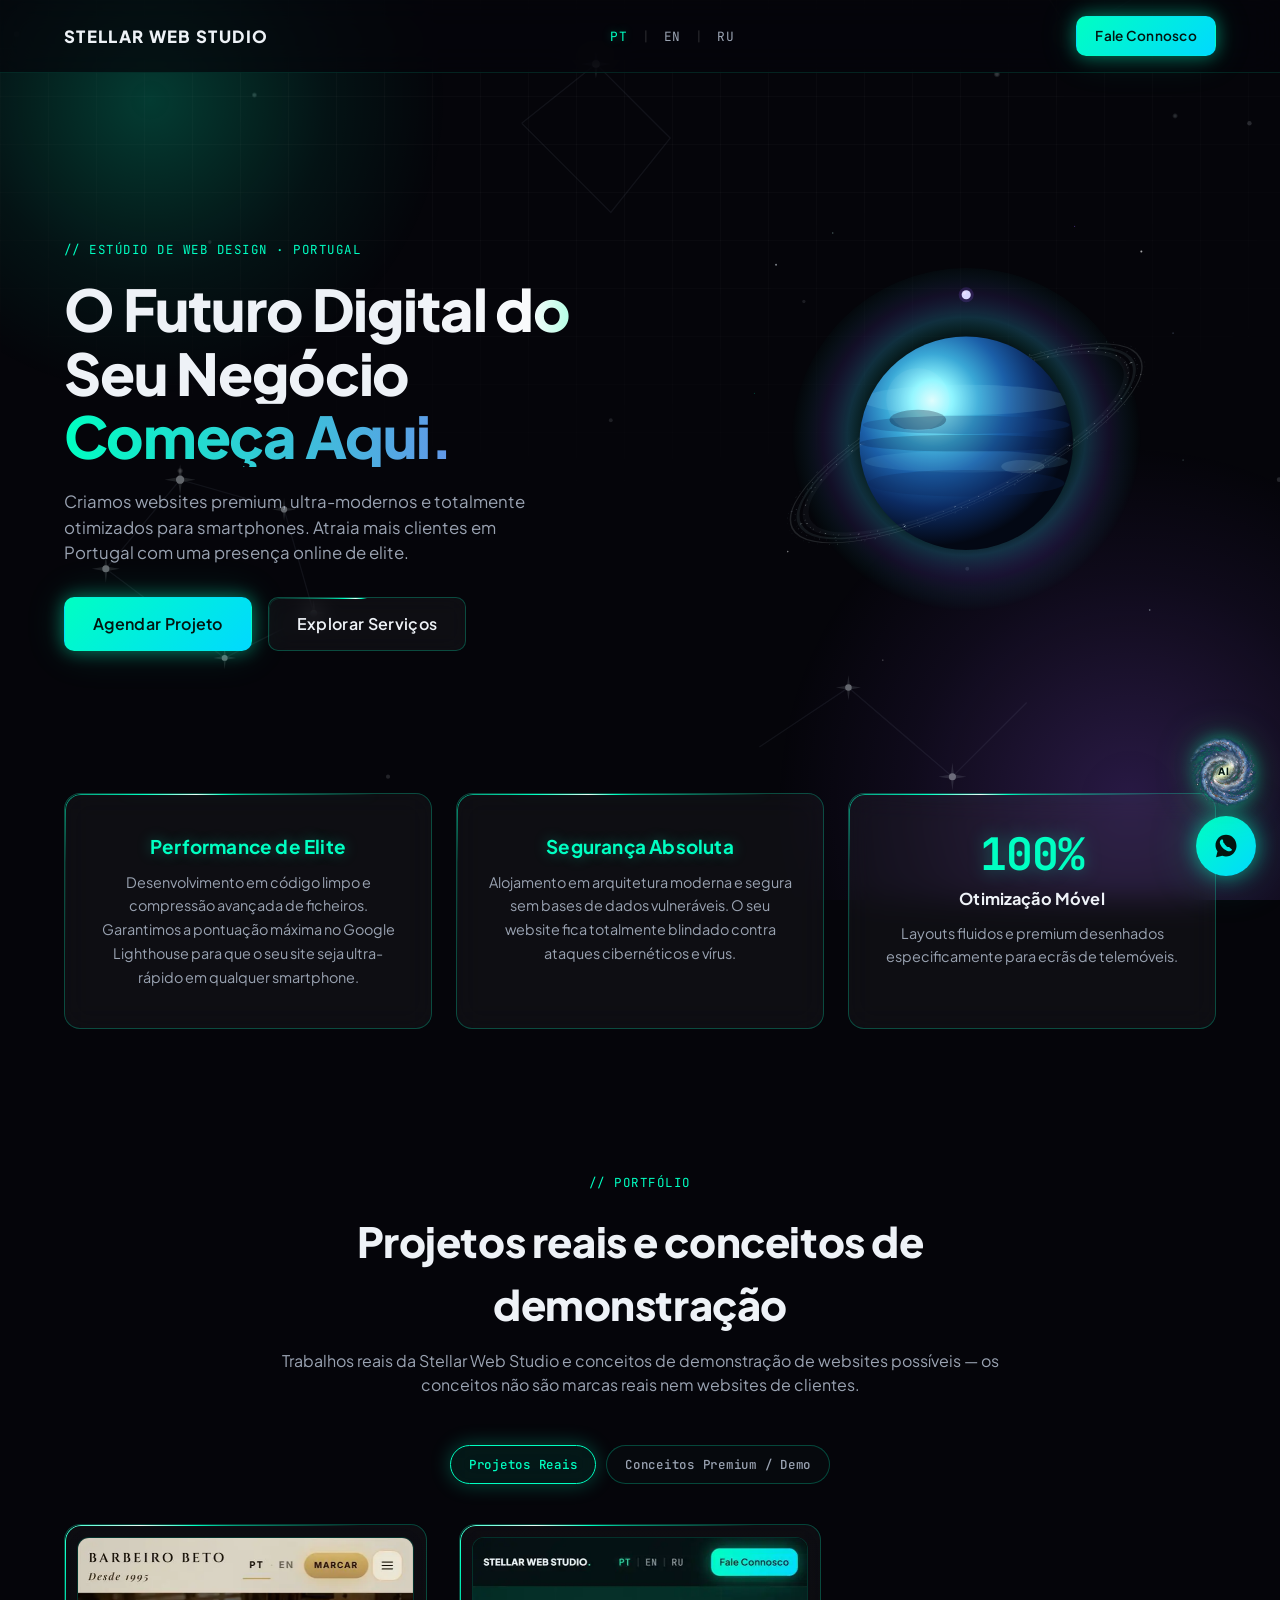
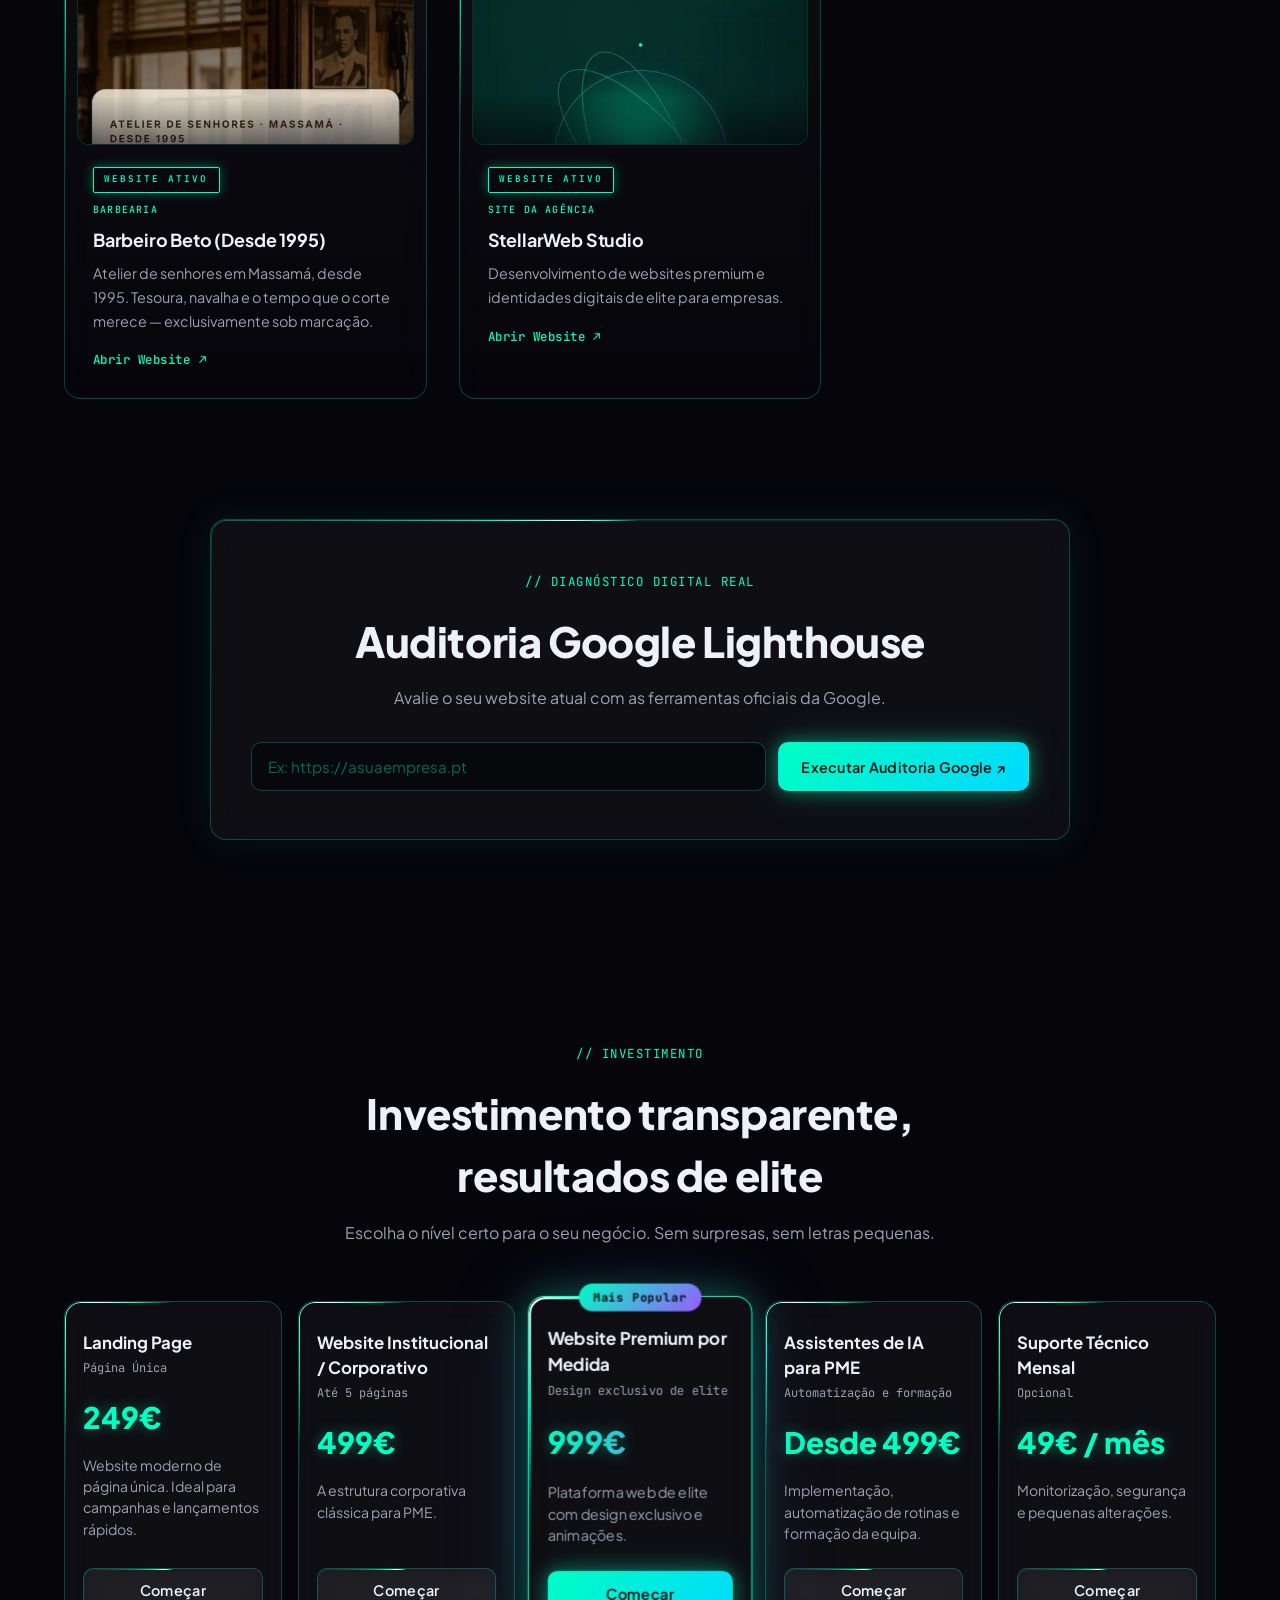
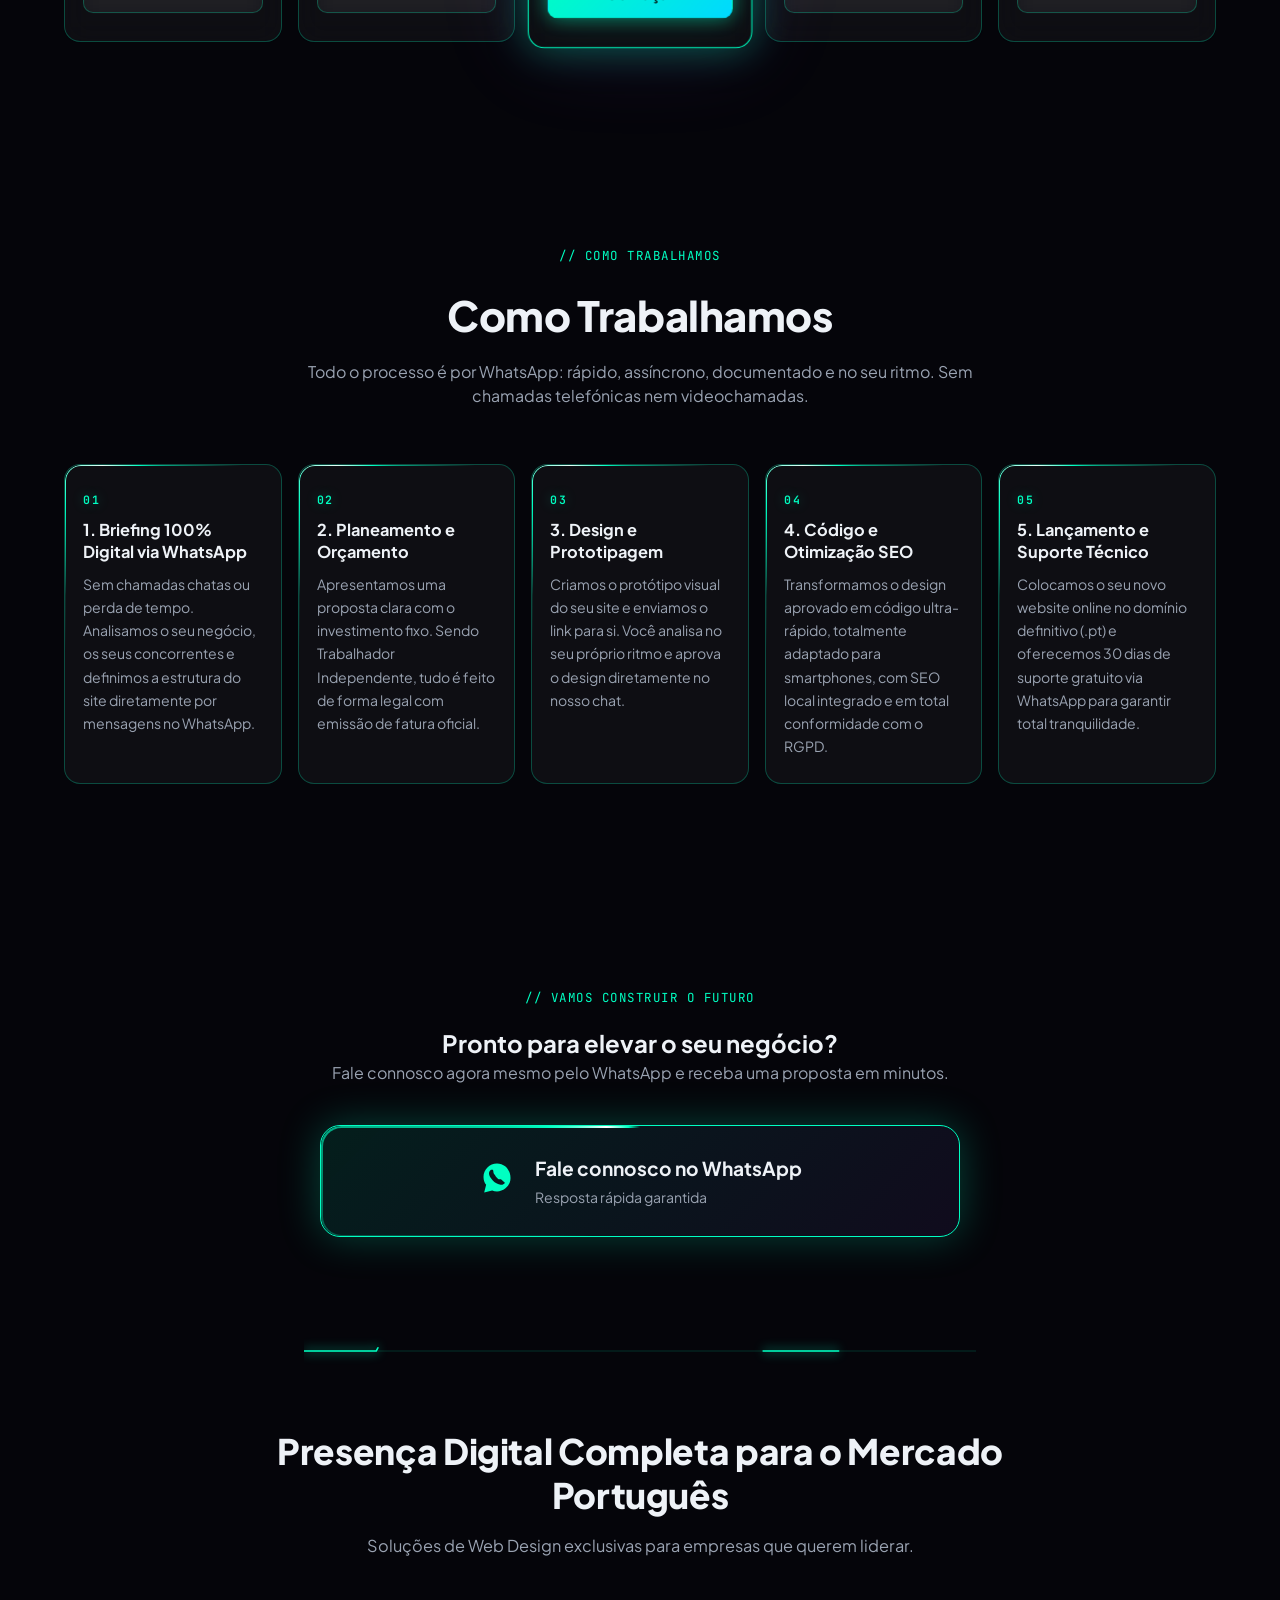
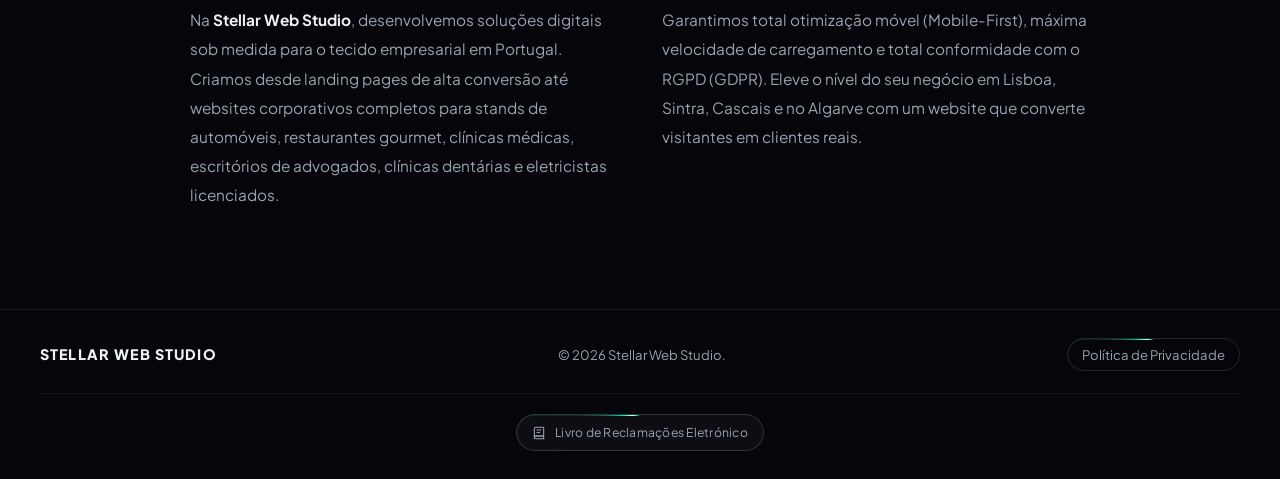
==== commit feed002b: "seo: target Lisboa, Sintra, Cascais and Algarve in meta and about copy Co-authored-by: Cursor <curso" ====
--- a/index.html
+++ b/index.html
@@ -4,8 +4,8 @@
 <meta charset="UTF-8" />
 <meta name="viewport" content="width=device-width, initial-scale=1.0, viewport-fit=cover" />
 <title>Stellar Web Studio | Criação de Websites Premium em Portugal</title>
-<meta name="description" content="Criamos websites premium, ultra-modernos e totalmente otimizados para smartphones. Atraia mais clientes em Portugal com uma presença online de elite. Fale connosco!" />
-<meta name="keywords" content="web design portugal, criação de websites, websites premium, criar site lisboa, landing page preço, design profissional, stellar web studio" />
+<meta name="description" content="Criamos websites premium, ultra-rápidos e otimizados para smartphones em Lisboa, Sintra, Cascais e Algarve. Agência de Web Design de elite em Portugal." />
+<meta name="keywords" content="criamos website, criação de websites portugal, web design lisboa, web designer sintra, criar site cascais, agência web design portugal" />
 <meta name="author" content="Vadym Minzilevskyi, Stellar Web Studio" />
 <meta name="robots" content="index, follow" />
 <meta name="google-site-verification" content="y5CZDhuUU19NnIF5j6mVTyw2W411XEZMlFec-QQuRfY" />
@@ -18,13 +18,13 @@
 <meta property="og:site_name" content="Stellar Web Studio" />
 <meta property="og:locale" content="pt_PT" />
 <meta property="og:title" content="Stellar Web Studio | Criação de Websites Premium em Portugal" />
-<meta property="og:description" content="Criamos websites premium, ultra-modernos e totalmente otimizados para smartphones. Eleve o nível do seu negócio." />
+<meta property="og:description" content="Criamos websites premium, ultra-rápidos e otimizados para smartphones em Lisboa, Sintra, Cascais e Algarve. Agência de Web Design de elite em Portugal." />
 <meta property="og:url" content="https://stellarweb.pt/" />
 <meta property="og:image" content="https://stellarweb.pt/assets/og-image.png" />
 <meta property="og:image:type" content="image/png" />
 <meta name="twitter:card" content="summary_large_image" />
 <meta name="twitter:title" content="Stellar Web Studio | Criação de Websites Premium em Portugal" />
-<meta name="twitter:description" content="Criamos websites premium, ultra-modernos e totalmente otimizados para smartphones. Eleve o nível do seu negócio." />
+<meta name="twitter:description" content="Criamos websites premium, ultra-rápidos e otimizados para smartphones em Lisboa, Sintra, Cascais e Algarve. Agência de Web Design de elite em Portugal." />
 <meta name="twitter:image" content="https://stellarweb.pt/assets/og-image.png" />
 
 <link rel="preconnect" href="https://fonts.googleapis.com">
@@ -47,7 +47,7 @@
   "url": "https://stellarweb.pt/",
   "telephone": "+351937260282",
   "priceRange": "€€",
-  "description": "Estúdio de web design em Portugal. Criação de websites premium, ultra-modernos e otimizados para smartphones.",
+  "description": "Criamos websites premium, ultra-rápidos e otimizados para smartphones em Lisboa, Sintra, Cascais e Algarve. Agência de Web Design de elite em Portugal.",
   "founder": {
     "@type": "Person",
     "name": "Vadym Minzilevskyi"
@@ -693,8 +693,8 @@
       <h2 class="seo-title" data-i18n="seo.title">Presença Digital Completa para o Mercado Português</h2>
       <p class="seo-sub" data-i18n="seo.sub">Soluções de Web Design exclusivas para empresas que querem liderar.</p>
       <div class="seo-body">
-        <p data-i18n="seo.p1">Na Stellar Web Studio, desenvolvemos soluções digitais sob medida para o tecido empresarial em Portugal. Criamos desde landing pages de alta conversão até websites corporativos completos para stands de automóveis, restaurantes gourmet, clínicas médicas, escritórios de advogados, clínicas dentárias e eletricistas licenciados.</p>
-        <p data-i18n="seo.p2">Garantimos total otimização móvel (Mobile-First), máxima velocidade de carregamento e total conformidade com o RGPD (GDPR). Eleve o nível do seu negócio em Lisboa, Porto, Braga ou no Algarve com um website que converte visitantes em clientes reais.</p>
+        <p data-i18n-html="seo.p1">Na <strong>Stellar Web Studio</strong>, desenvolvemos soluções digitais sob medida para o tecido empresarial em Portugal. Criamos desde landing pages de alta conversão até websites corporativos completos para stands de automóveis, restaurantes gourmet, clínicas médicas, escritórios de advogados, clínicas dentárias e eletricistas licenciados.</p>
+        <p data-i18n="seo.p2">Garantimos total otimização móvel (Mobile-First), máxima velocidade de carregamento e total conformidade com o RGPD (GDPR). Eleve o nível do seu negócio em Lisboa, Sintra, Cascais e no Algarve com um website que converte visitantes em clientes reais.</p>
       </div>
     </div>
   </section>
--- a/styles.css
+++ b/styles.css
@@ -518,13 +518,14 @@
 /* AUDIT TOOL */
 .audit{padding-top:20px;}
 .audit-block{
-  max-width:860px; margin:0 auto;
+  max-width:860px; width:100%; margin:0 auto;
   padding:48px 40px;
   background:var(--glass);
   border:1px solid var(--glass-border);
   border-radius:var(--radius);
   backdrop-filter:blur(16px);
   box-shadow:0 0 40px rgba(0,255,194,0.08), inset 0 1px 0 rgba(0,255,194,0.12);
+  overflow-x:clip;
 }
 .audit-head{margin-bottom:32px;}
 .audit-form{display:flex; gap:12px; align-items:stretch;}
@@ -579,18 +580,27 @@
   color:var(--cyan); word-break:break-all;
 }
 .audit-gauges{
-  display:grid; grid-template-columns:repeat(4, 1fr); gap:20px;
+  display:grid; grid-template-columns:repeat(4, minmax(0, 1fr)); gap:20px;
+  width:100%; min-width:0;
 }
 .audit-gauge{
   display:flex; flex-direction:column; align-items:center; gap:10px;
   cursor:pointer;
-  padding:8px 6px 10px;
+  min-width:0; width:100%;
+  padding:8px 4px 10px;
   border-radius:14px;
   border:1px solid transparent;
   transition:border-color 0.25s ease, box-shadow 0.25s ease, background 0.25s ease;
 }
-.audit-ring-wrap{position:relative; width:108px; height:108px;}
-.audit-ring-wrap svg{width:100%; height:100%; transform:rotate(-90deg);}
+.audit-ring-wrap{
+  position:relative;
+  width:min(108px, 100%);
+  max-width:108px;
+  aspect-ratio:1;
+  height:auto;
+  flex-shrink:1;
+}
+.audit-ring-wrap svg{width:100%; height:100%; display:block; overflow:visible; transform:rotate(-90deg);}
 .audit-ring-bg, .audit-ring{
   fill:none; stroke-width:7;
 }
@@ -615,6 +625,8 @@
 .audit-gauge-label{
   font-size:0.78rem; font-weight:600; letter-spacing:0.06em;
   text-transform:uppercase; color:var(--text-dim); text-align:center;
+  max-width:100%; line-height:1.25;
+  overflow-wrap:anywhere; hyphens:auto;
 }
 .audit-gauge:hover,
 .audit-gauge:focus-visible{
@@ -1240,6 +1252,7 @@
   gap:26px 44px;
 }
 .seo-body p{color:var(--text-dim); font-size:0.96rem; line-height:1.9; overflow-wrap:anywhere;}
+.seo-body strong{color:var(--text); font-weight:700;}
 
 /* FOOTER */
 .footer{border-top:1px solid rgba(255,255,255,0.08); padding:28px 24px;}
@@ -1295,7 +1308,11 @@
   .process-grid{grid-template-columns:repeat(2, minmax(0, 1fr));}
   .price-card-featured{transform:none;}
   .price-card-featured:hover{transform:translateY(-4px);}
-  .audit-gauges{grid-template-columns:repeat(2, 1fr);}
+  .audit-gauges{grid-template-columns:repeat(2, minmax(0, 1fr)); gap:14px;}
+  .audit-gauge{padding:8px 2px 8px; gap:8px;}
+  .audit-ring-wrap{width:min(96px, 86%); max-width:96px;}
+  .audit-score{font-size:1.2rem;}
+  .audit-gauge-label{font-size:0.7rem; letter-spacing:0.04em;}
   .audit-acc-trigger{font-size:0.86rem; padding:16px; min-height:48px;}
   .audit-acc-panel-inner{gap:12px;}
   .audit-acc-fact{padding:0 16px; font-size:0.92rem; line-height:1.65;}
@@ -1510,12 +1527,21 @@
   .seo-inner{padding-top:36px;}
   .ecg-wrap{padding:0 20px; margin-top:0;}
   .seo-sub{margin-bottom:32px;}
-  .audit-block{padding:32px 20px;}
+  .audit-block{padding:28px 14px; overflow-x:clip;}
   .audit-form{flex-direction:column;}
   .audit-acc-fact{font-size:0.94rem; line-height:1.7;}
+  .audit-gauges{gap:10px;}
+  .audit-gauge{padding:6px 2px 8px;}
+  .audit-ring-wrap{width:min(84px, 78%); max-width:84px;}
+  .audit-score{font-size:1.08rem;}
+  .audit-gauge-label{font-size:0.64rem; letter-spacing:0.03em;}
 }
 
 @media (max-width:420px){
+  .audit-block{padding:24px 10px;}
+  .audit-gauges{gap:8px;}
+  .audit-ring-wrap{width:min(76px, 74%); max-width:76px;}
+  .audit-score{font-size:1rem;}
   .nav-inner{gap:5px; padding:10px 10px;}
   .brand{
     font-size:0.62rem; letter-spacing:0.03em;
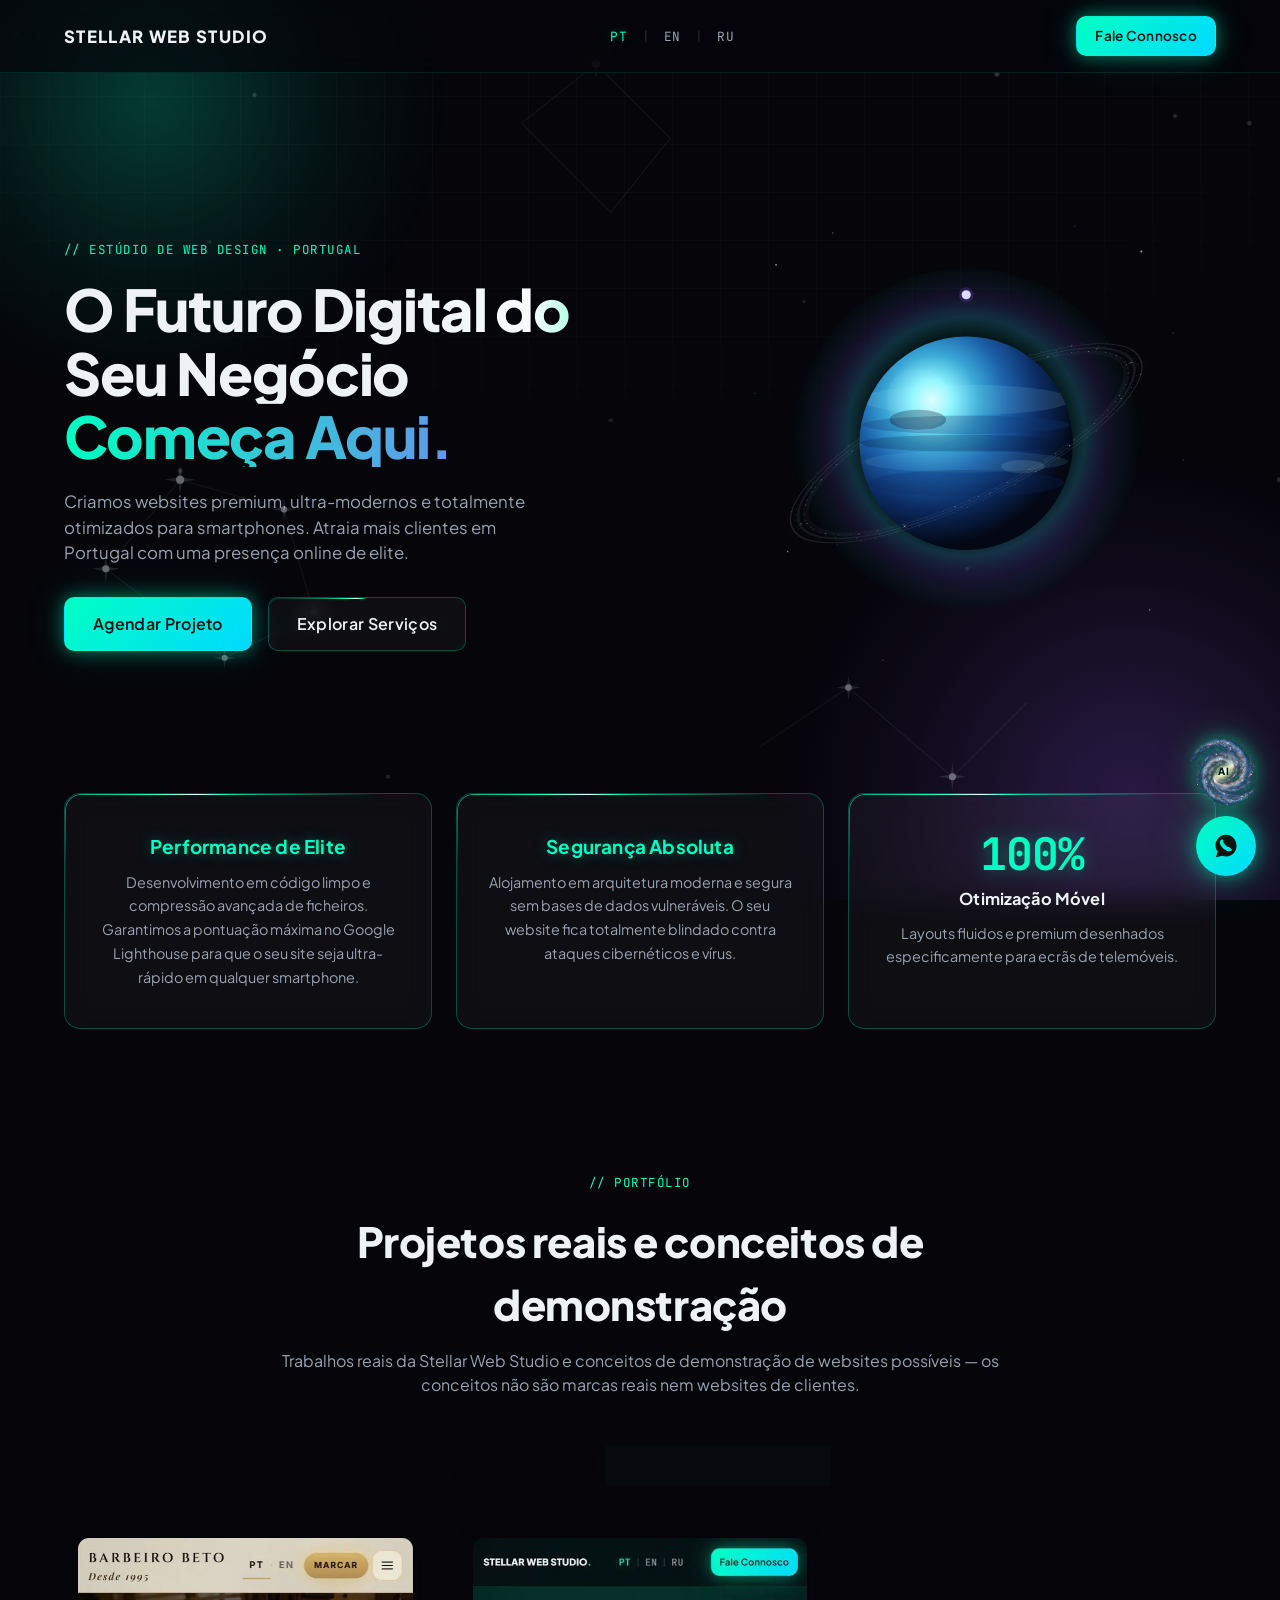
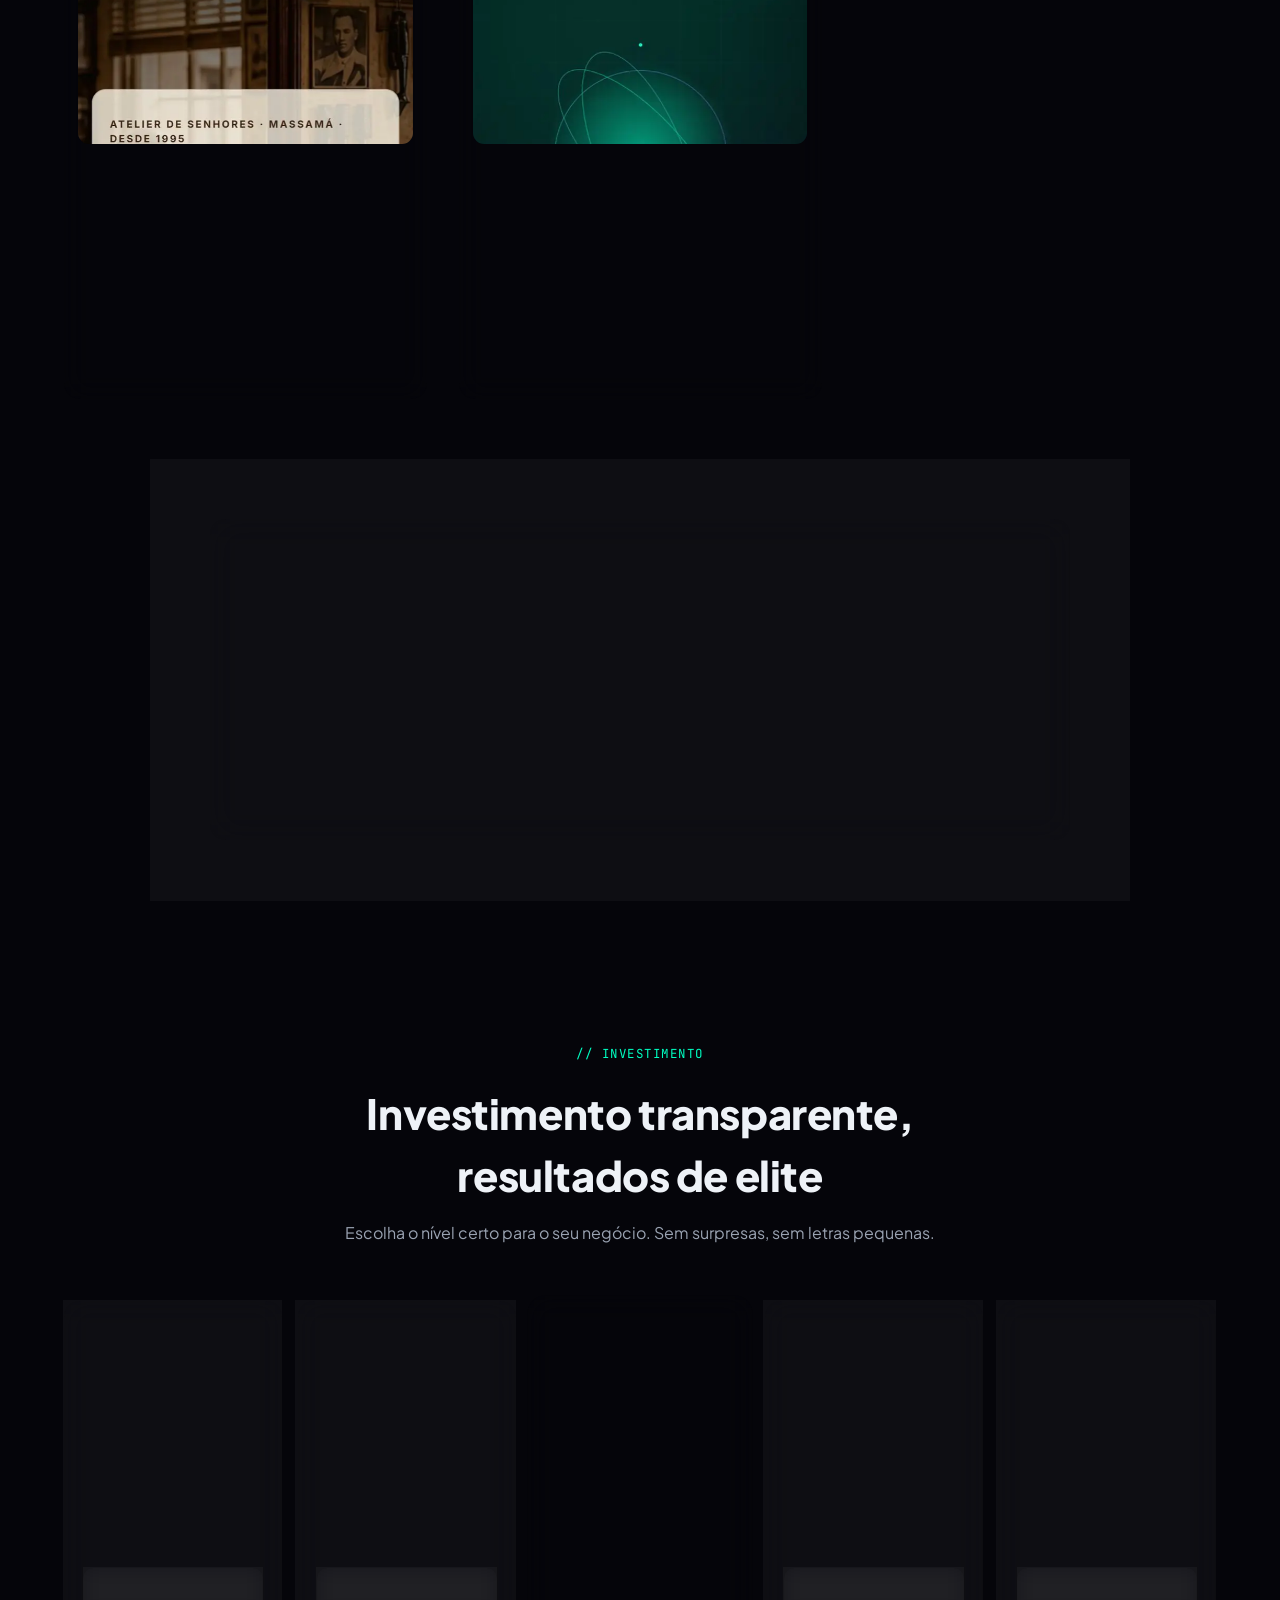
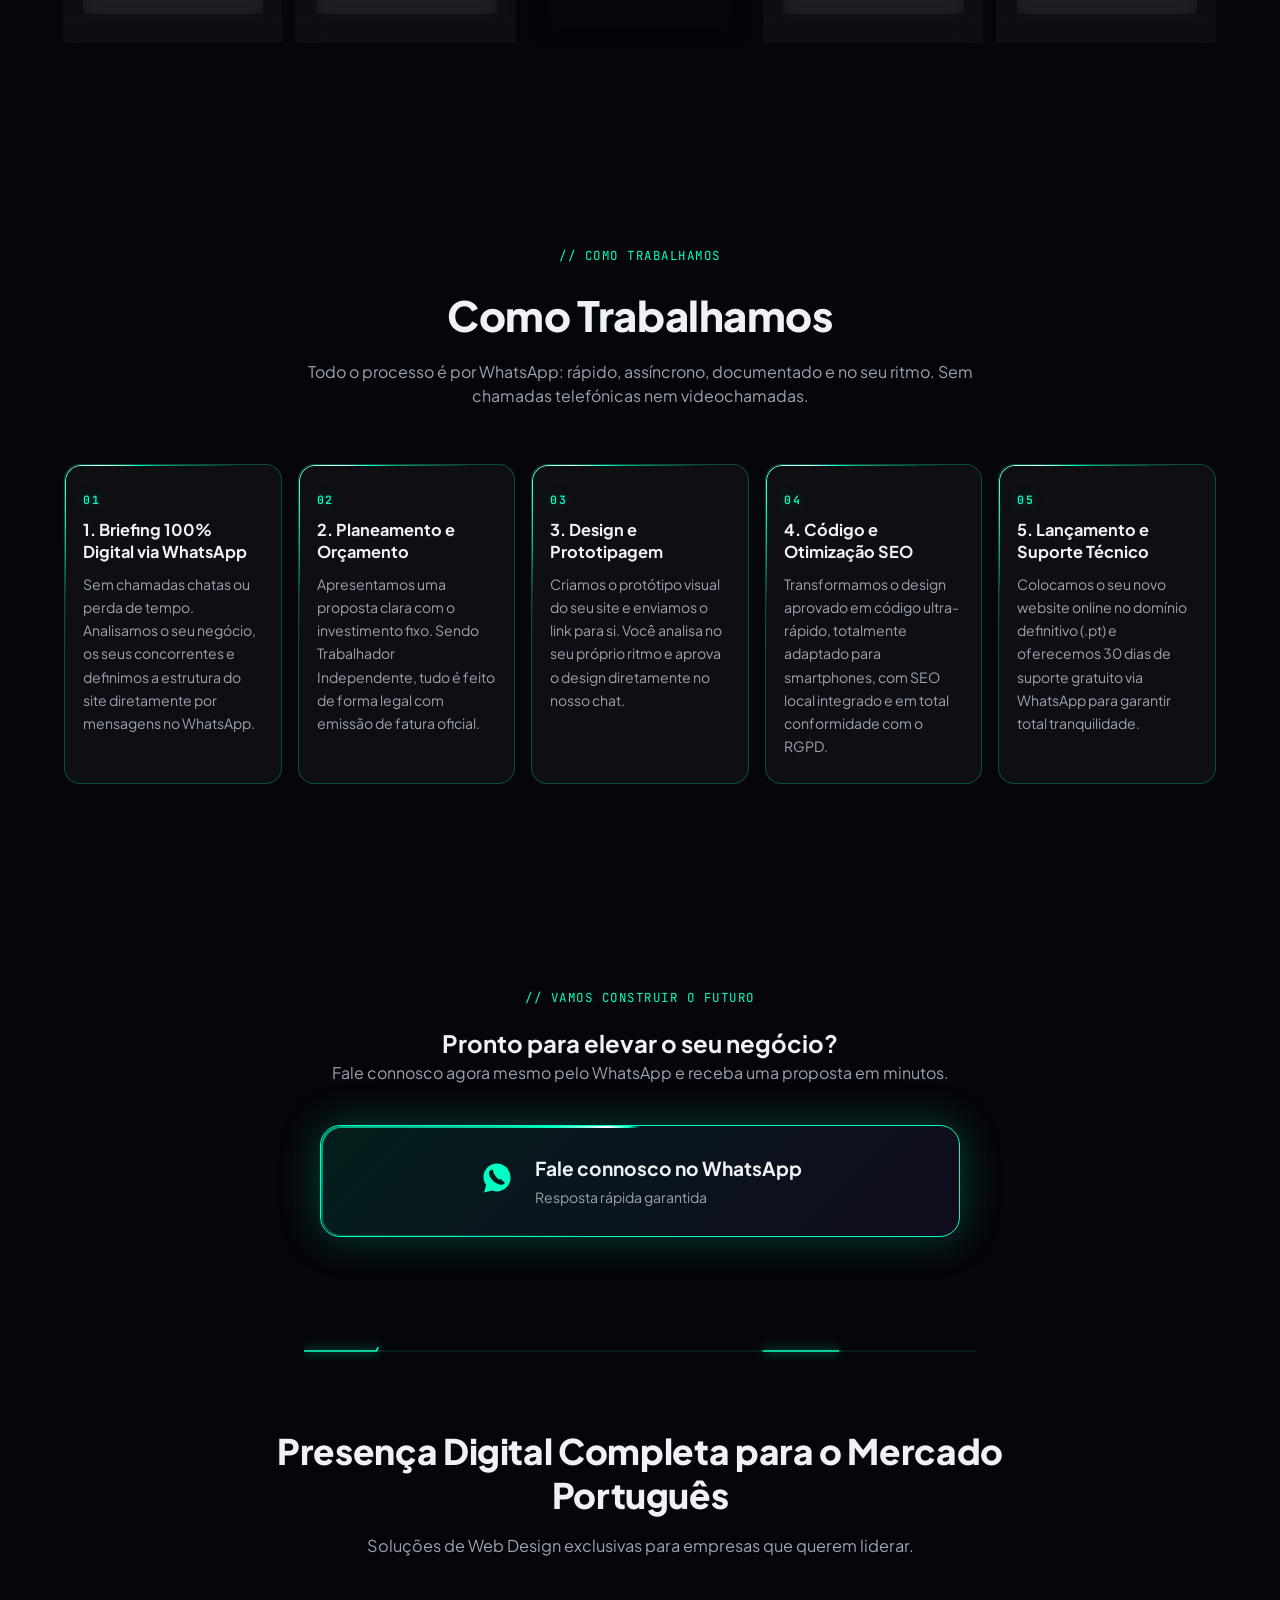
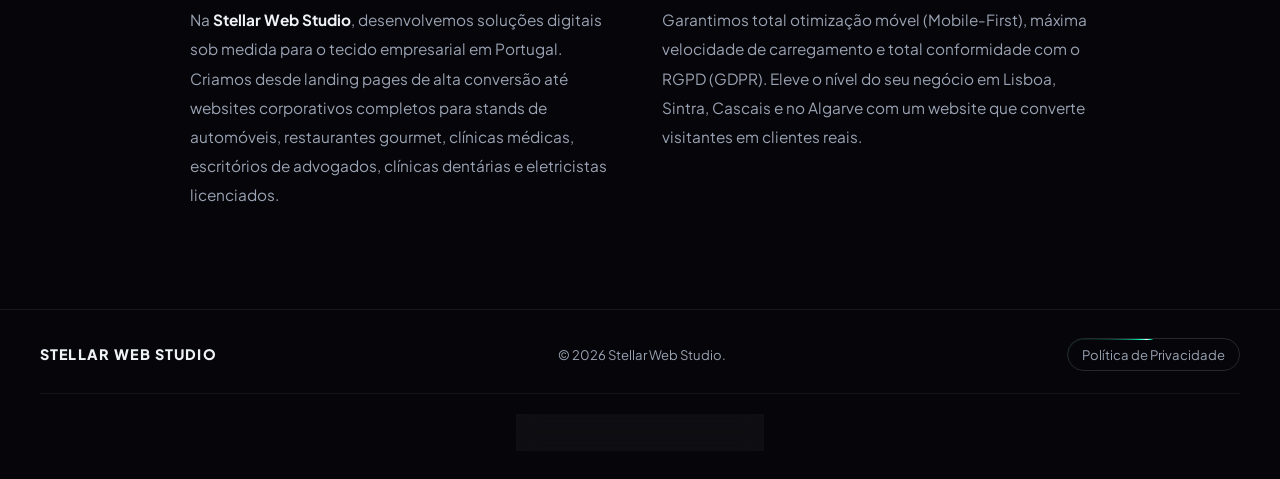
==== commit 350c94b9: "feat: add Google Analytics 4 and disclose it in the privacy policy Co-authored-by: Cursor <cursorage" ====
--- a/index.html
+++ b/index.html
@@ -3,6 +3,14 @@
 <head>
 <meta charset="UTF-8" />
 <meta name="viewport" content="width=device-width, initial-scale=1.0, viewport-fit=cover" />
+<!-- Google tag (gtag.js) -->
+<script async src="https://www.googletagmanager.com/gtag/js?id=G-JHW73YTMX4"></script>
+<script>
+  window.dataLayer = window.dataLayer || [];
+  function gtag(){dataLayer.push(arguments);}
+  gtag('js', new Date());
+  gtag('config', 'G-JHW73YTMX4');
+</script>
 <title>Stellar Web Studio | Criação de Websites Premium em Portugal</title>
 <meta name="description" content="Criamos websites premium, ultra-rápidos e otimizados para smartphones em Lisboa, Sintra, Cascais e Algarve. Agência de Web Design de elite em Portugal." />
 <meta name="keywords" content="criamos website, criação de websites portugal, web design lisboa, web designer sintra, criar site cascais, agência web design portugal" />
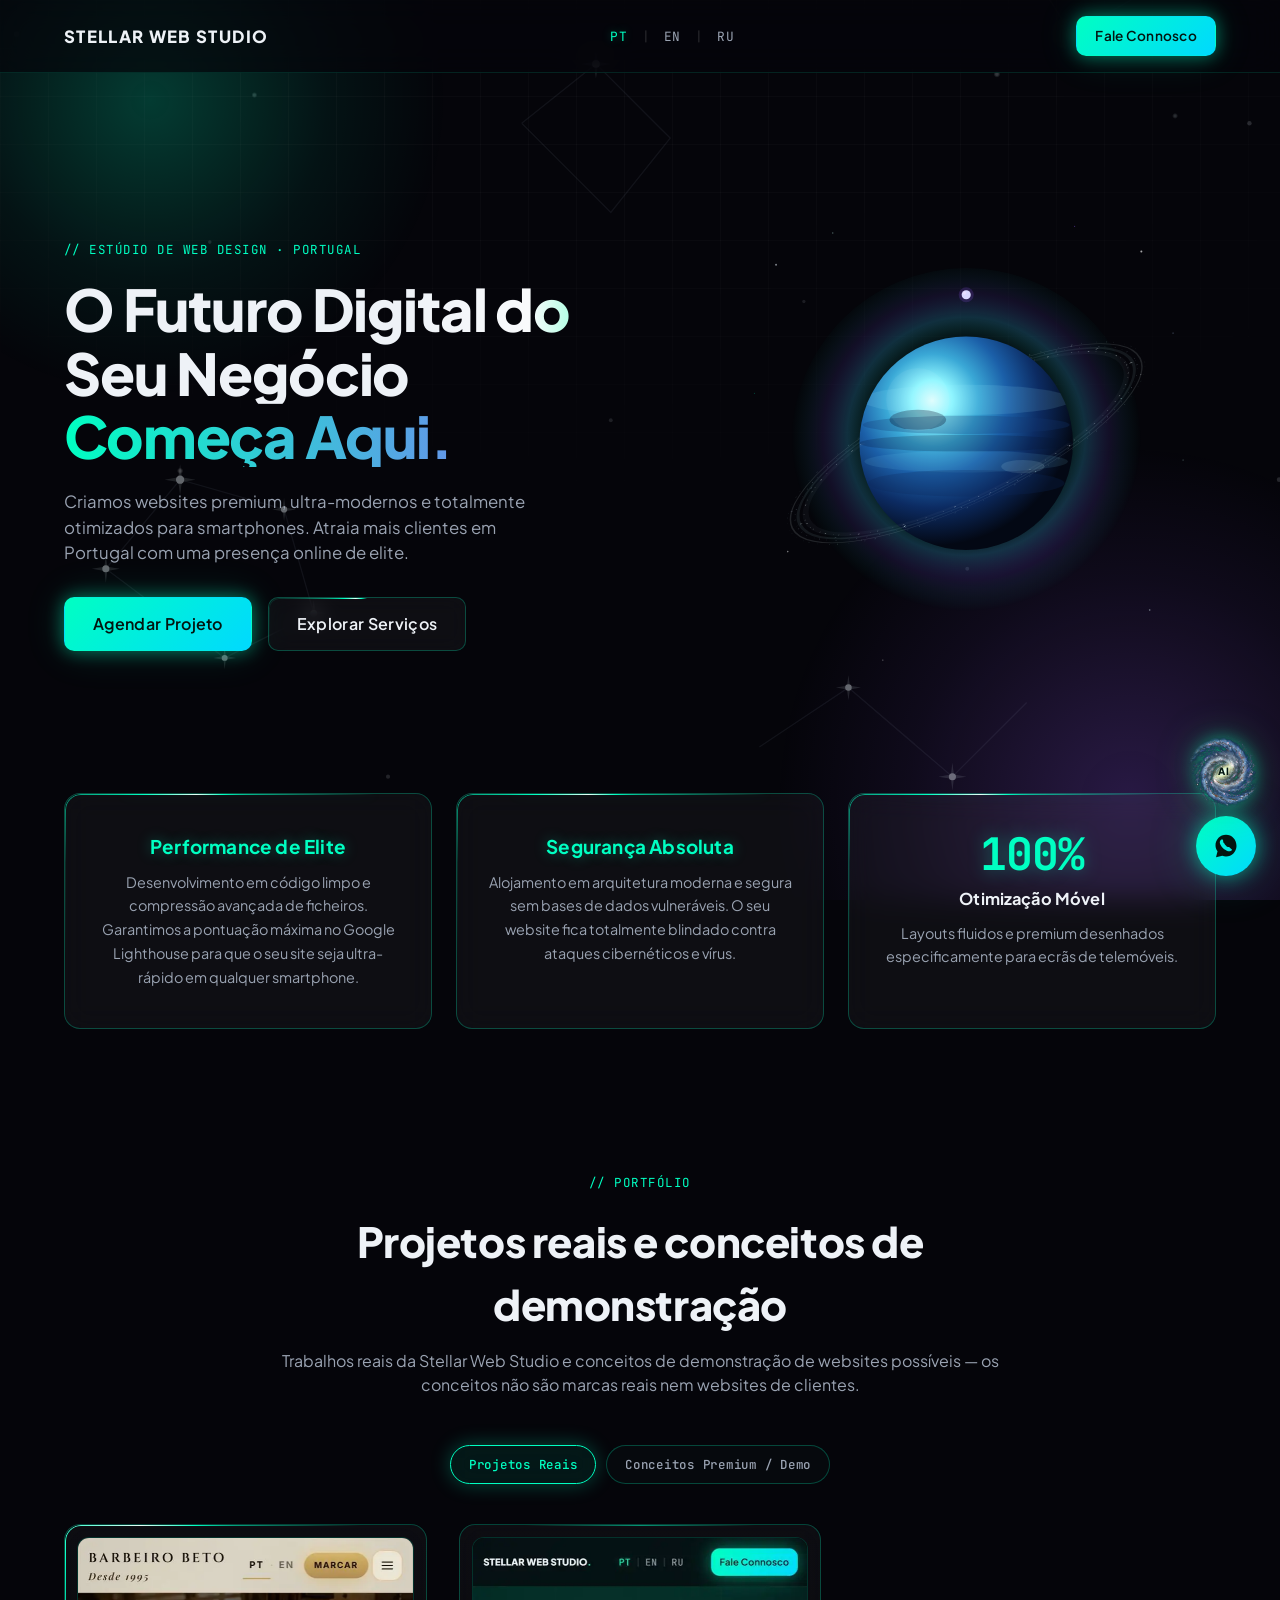
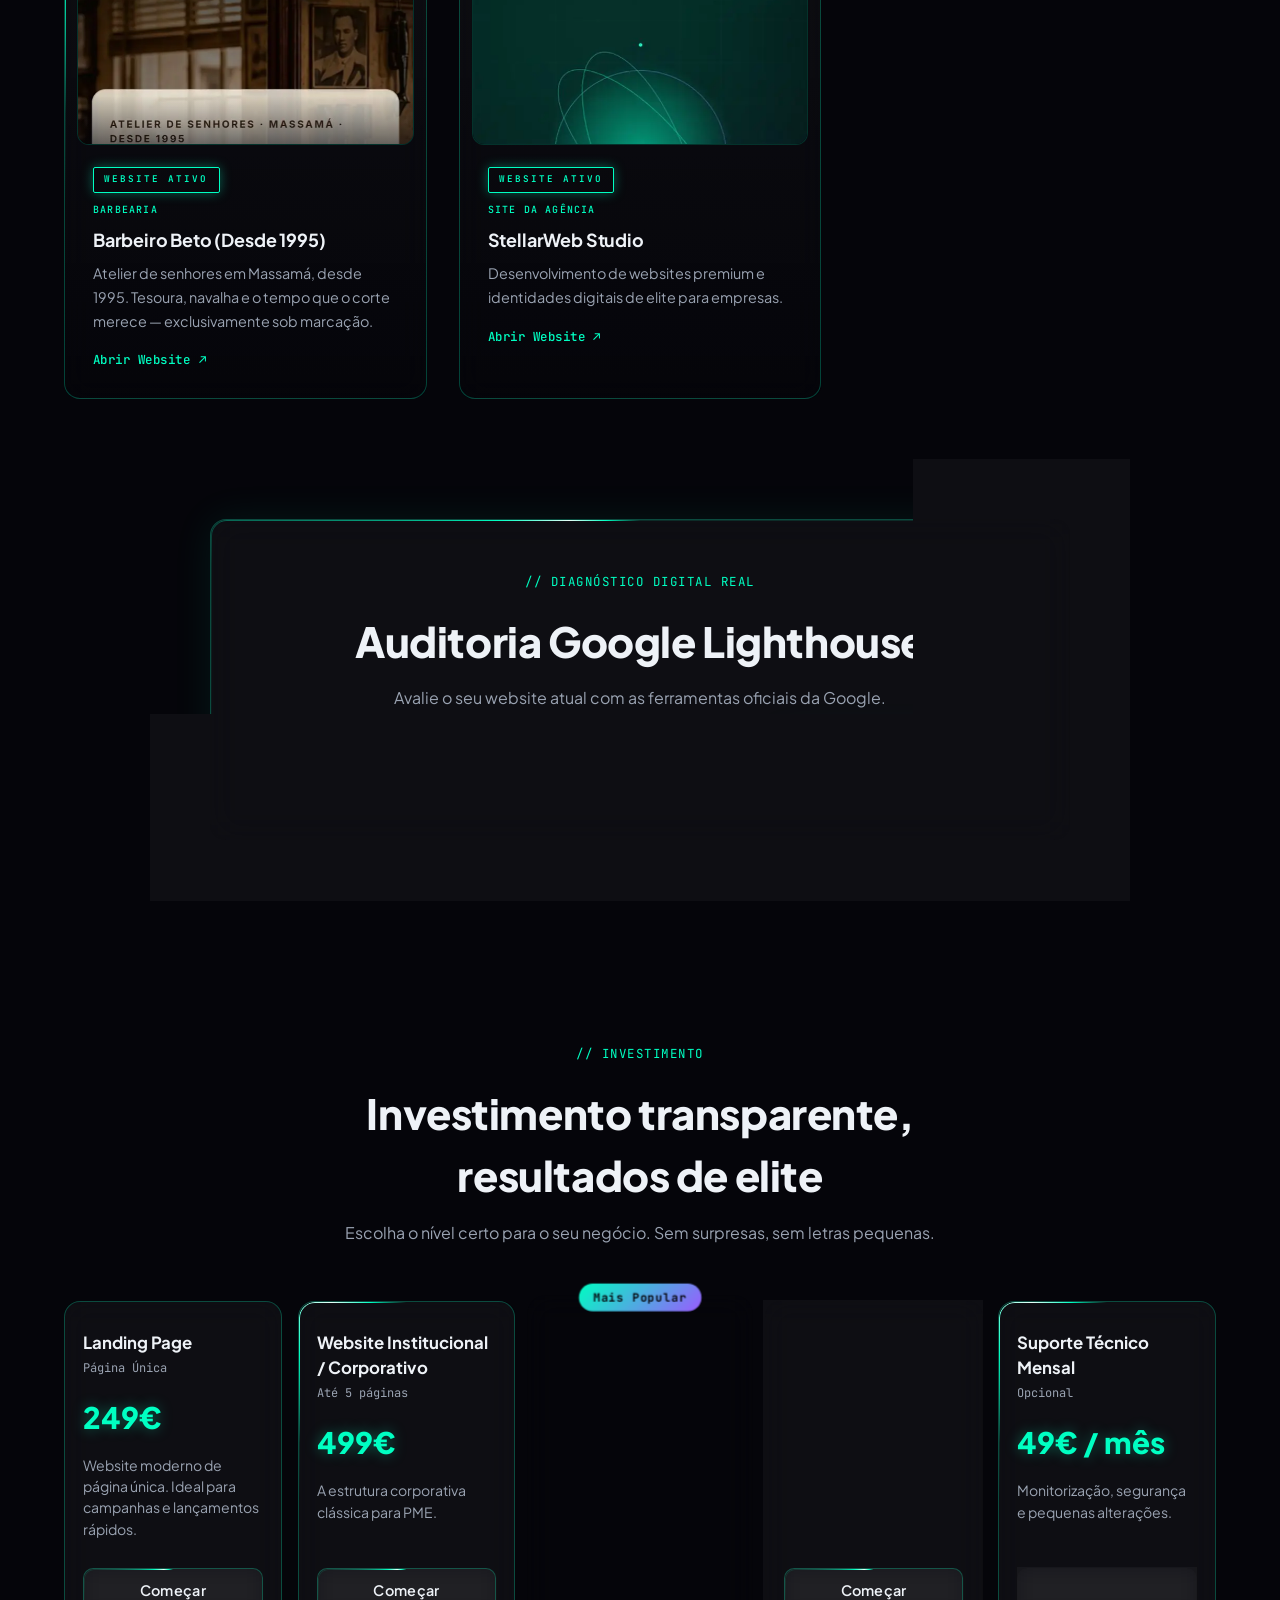
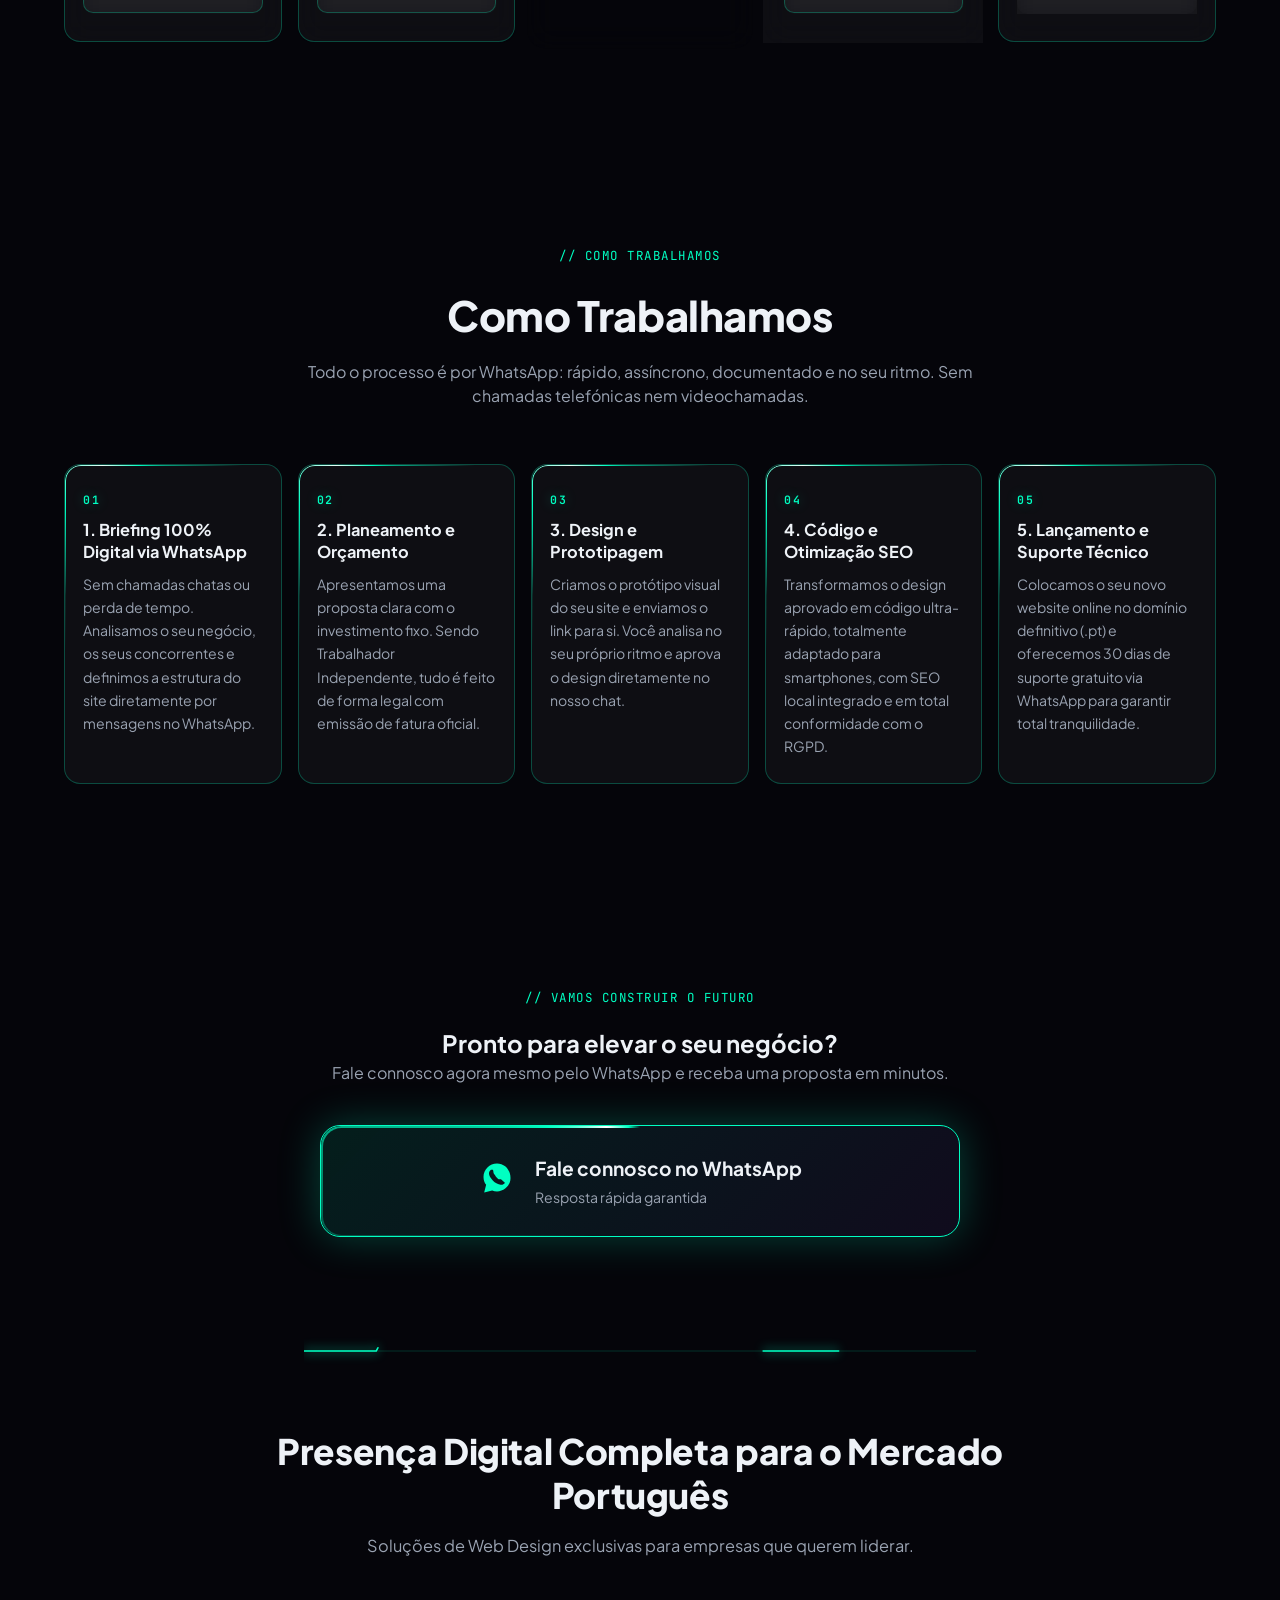
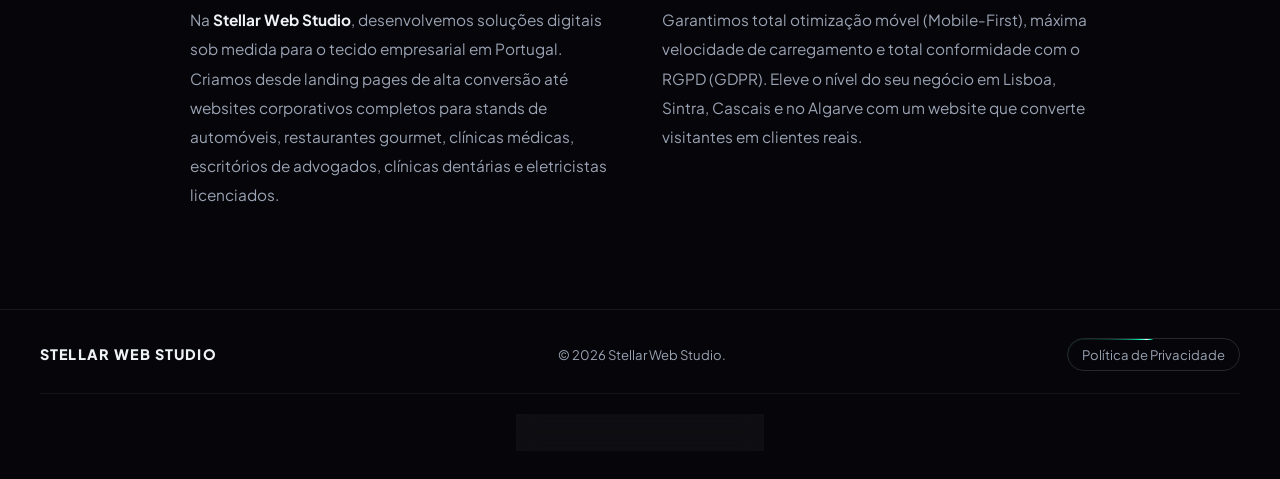
==== commit 5ea10400: "seo: retarget title and description to Porto, Braga, Lisboa, Viseu and Faro Co-authored-by: Cursor <" ====
--- a/index.html
+++ b/index.html
@@ -11,8 +11,8 @@
   gtag('js', new Date());
   gtag('config', 'G-JHW73YTMX4');
 </script>
-<title>Stellar Web Studio | Criação de Websites Premium em Portugal</title>
-<meta name="description" content="Criamos websites premium, ultra-rápidos e otimizados para smartphones em Lisboa, Sintra, Cascais e Algarve. Agência de Web Design de elite em Portugal." />
+<title>Criação de Websites Profissionais em Portugal | Stellar Web</title>
+<meta name="description" content="Criamos websites premium e rápidos para empresas em Porto, Braga, Lisboa, Viseu e Faro. O seu parceiro de Web Design em Portugal. Peça já um orçamento!" />
 <meta name="keywords" content="criamos website, criação de websites portugal, web design lisboa, web designer sintra, criar site cascais, agência web design portugal" />
 <meta name="author" content="Vadym Minzilevskyi, Stellar Web Studio" />
 <meta name="robots" content="index, follow" />
@@ -25,14 +25,14 @@
 <meta property="og:type" content="website" />
 <meta property="og:site_name" content="Stellar Web Studio" />
 <meta property="og:locale" content="pt_PT" />
-<meta property="og:title" content="Stellar Web Studio | Criação de Websites Premium em Portugal" />
-<meta property="og:description" content="Criamos websites premium, ultra-rápidos e otimizados para smartphones em Lisboa, Sintra, Cascais e Algarve. Agência de Web Design de elite em Portugal." />
+<meta property="og:title" content="Criação de Websites Profissionais em Portugal | Stellar Web" />
+<meta property="og:description" content="Criamos websites premium e rápidos para empresas em Porto, Braga, Lisboa, Viseu e Faro. O seu parceiro de Web Design em Portugal. Peça já um orçamento!" />
 <meta property="og:url" content="https://stellarweb.pt/" />
 <meta property="og:image" content="https://stellarweb.pt/assets/og-image.png" />
 <meta property="og:image:type" content="image/png" />
 <meta name="twitter:card" content="summary_large_image" />
-<meta name="twitter:title" content="Stellar Web Studio | Criação de Websites Premium em Portugal" />
-<meta name="twitter:description" content="Criamos websites premium, ultra-rápidos e otimizados para smartphones em Lisboa, Sintra, Cascais e Algarve. Agência de Web Design de elite em Portugal." />
+<meta name="twitter:title" content="Criação de Websites Profissionais em Portugal | Stellar Web" />
+<meta name="twitter:description" content="Criamos websites premium e rápidos para empresas em Porto, Braga, Lisboa, Viseu e Faro. O seu parceiro de Web Design em Portugal. Peça já um orçamento!" />
 <meta name="twitter:image" content="https://stellarweb.pt/assets/og-image.png" />
 
 <link rel="preconnect" href="https://fonts.googleapis.com">
@@ -55,7 +55,7 @@
   "url": "https://stellarweb.pt/",
   "telephone": "+351937260282",
   "priceRange": "€€",
-  "description": "Criamos websites premium, ultra-rápidos e otimizados para smartphones em Lisboa, Sintra, Cascais e Algarve. Agência de Web Design de elite em Portugal.",
+  "description": "Criamos websites premium e rápidos para empresas em Porto, Braga, Lisboa, Viseu e Faro. O seu parceiro de Web Design em Portugal. Peça já um orçamento!",
   "founder": {
     "@type": "Person",
     "name": "Vadym Minzilevskyi"
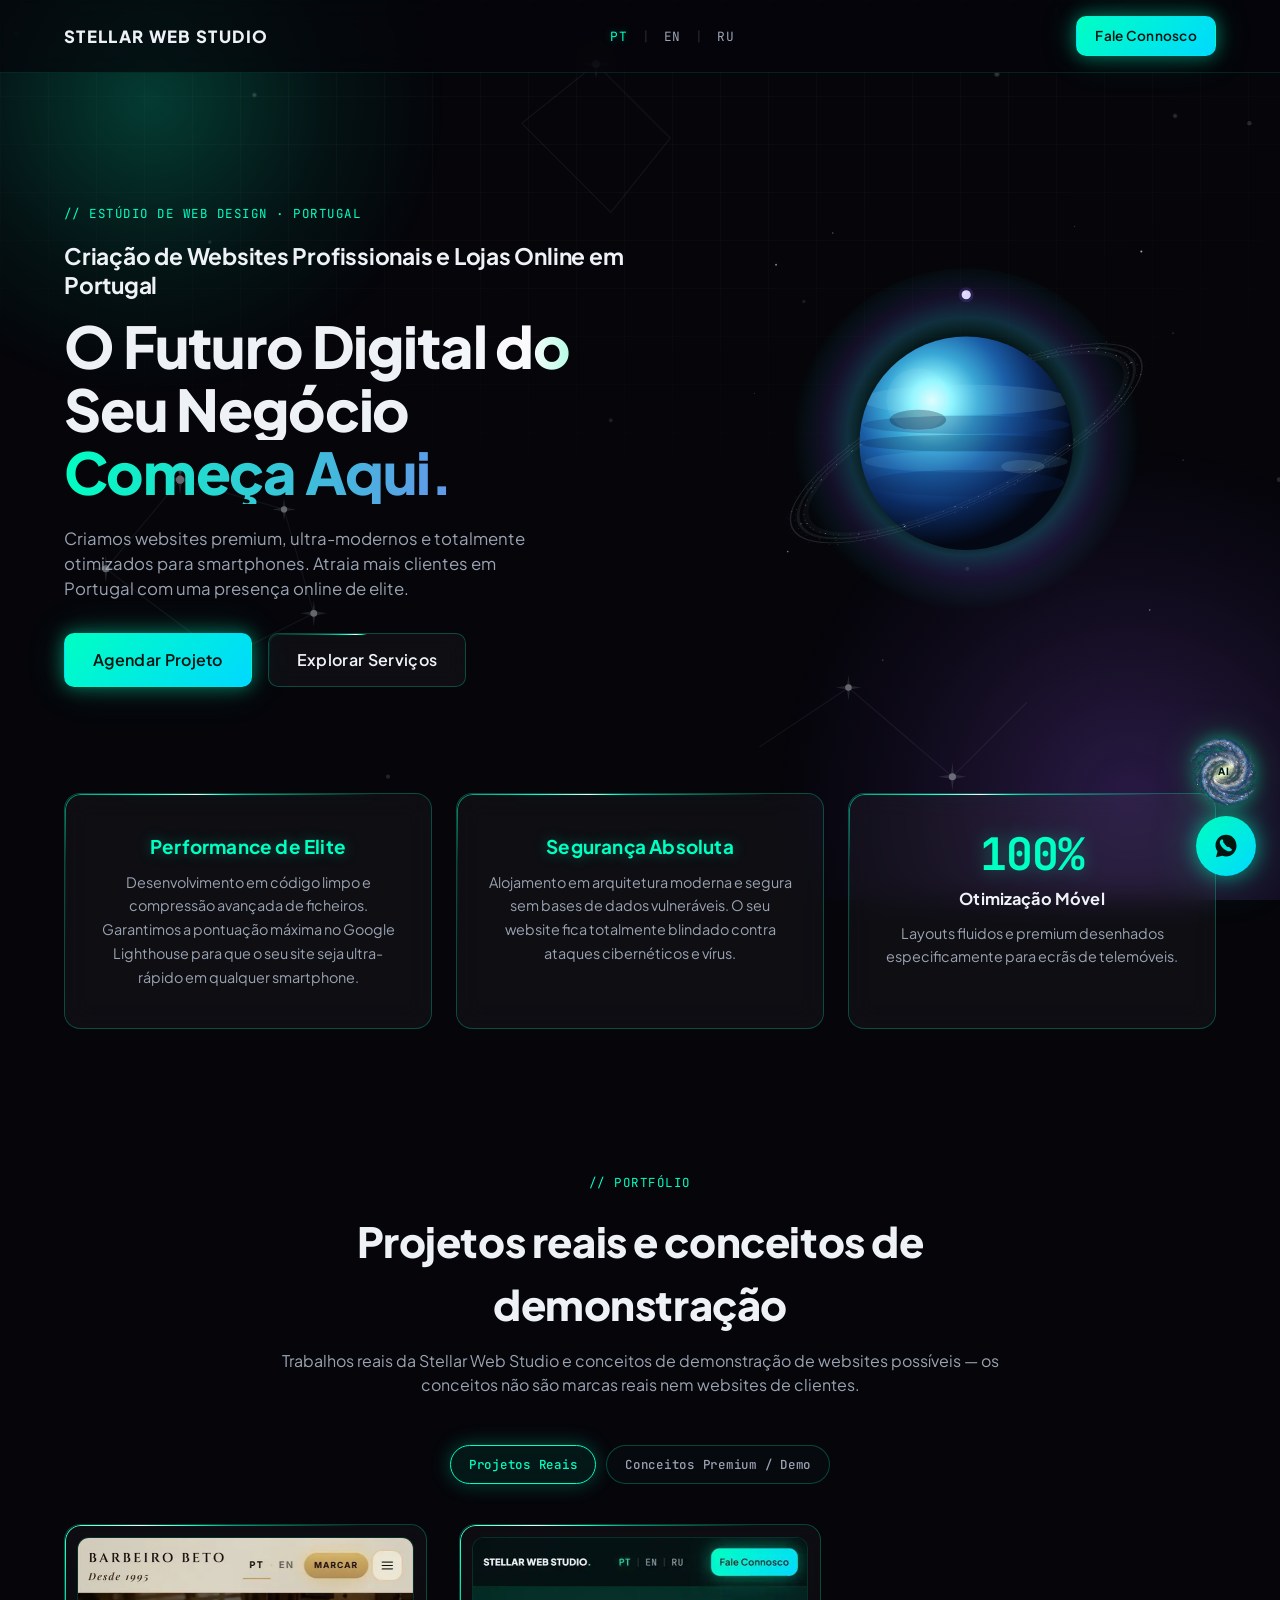
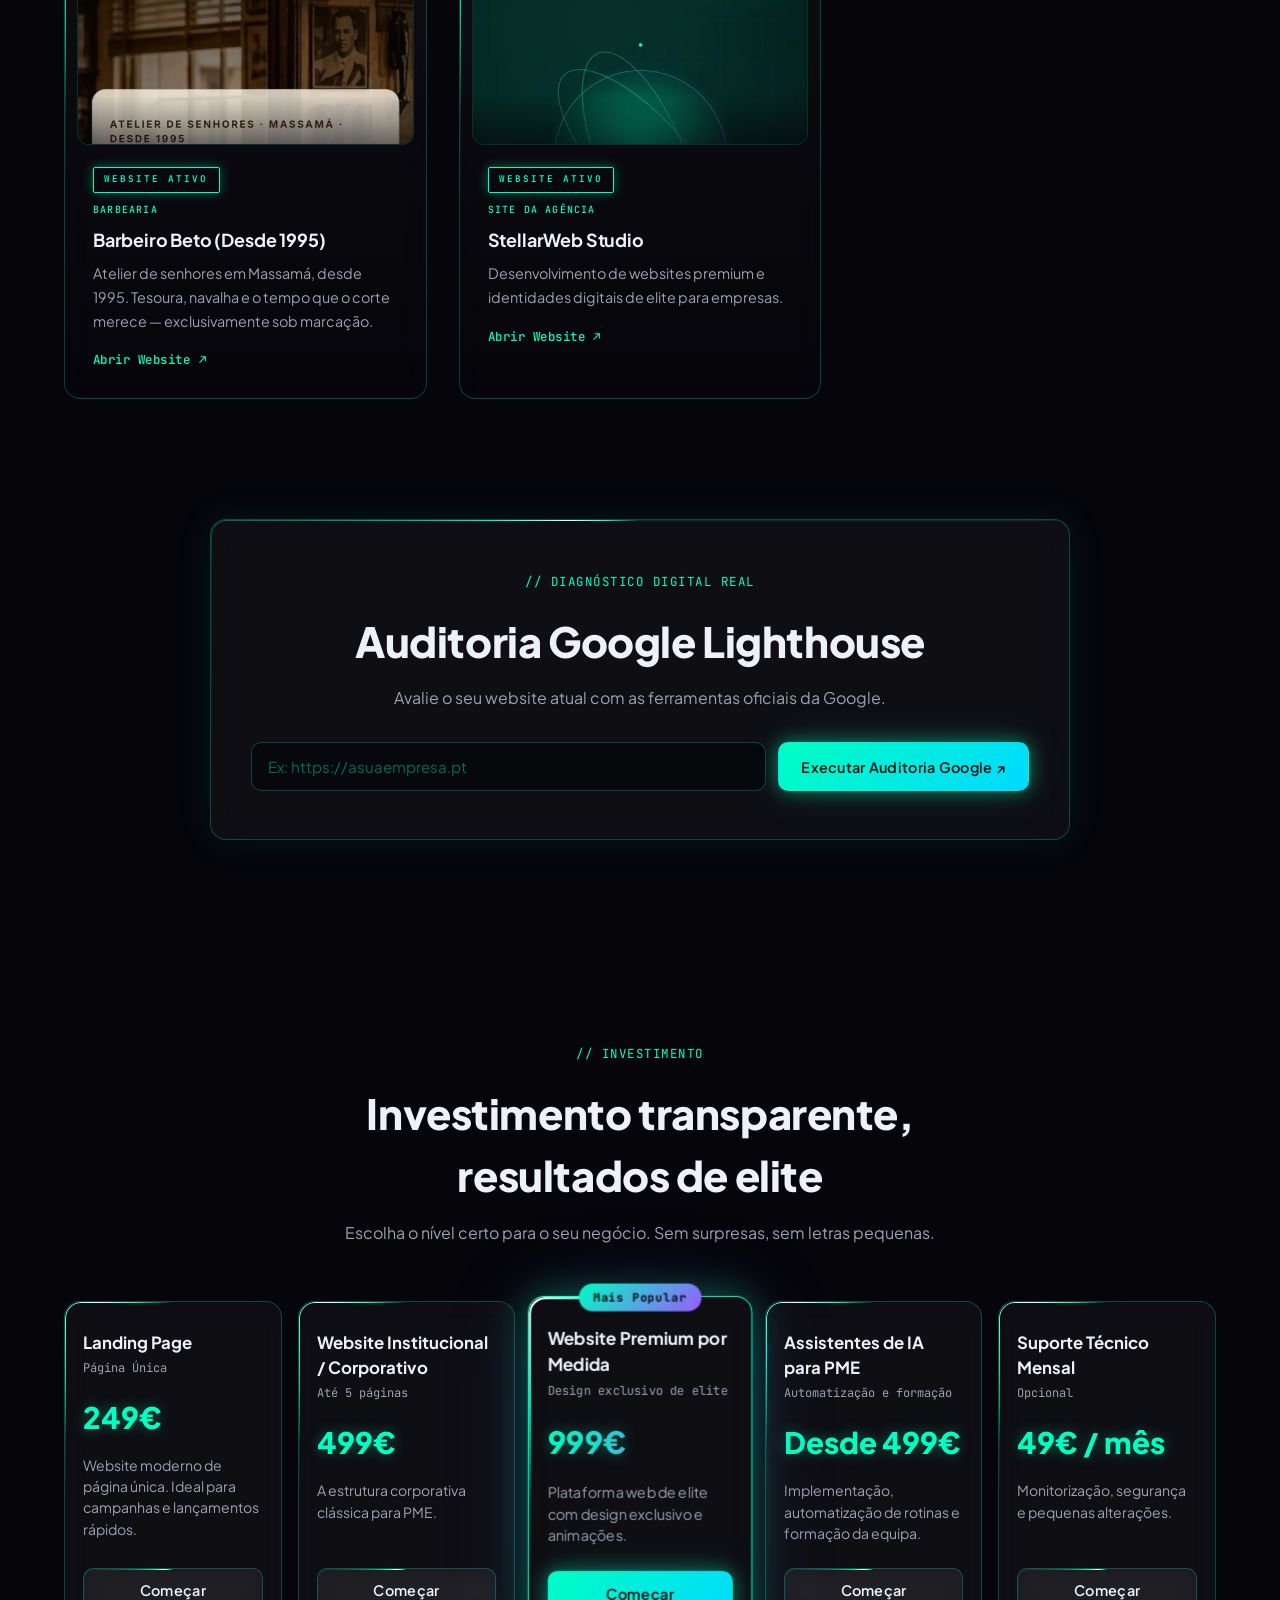
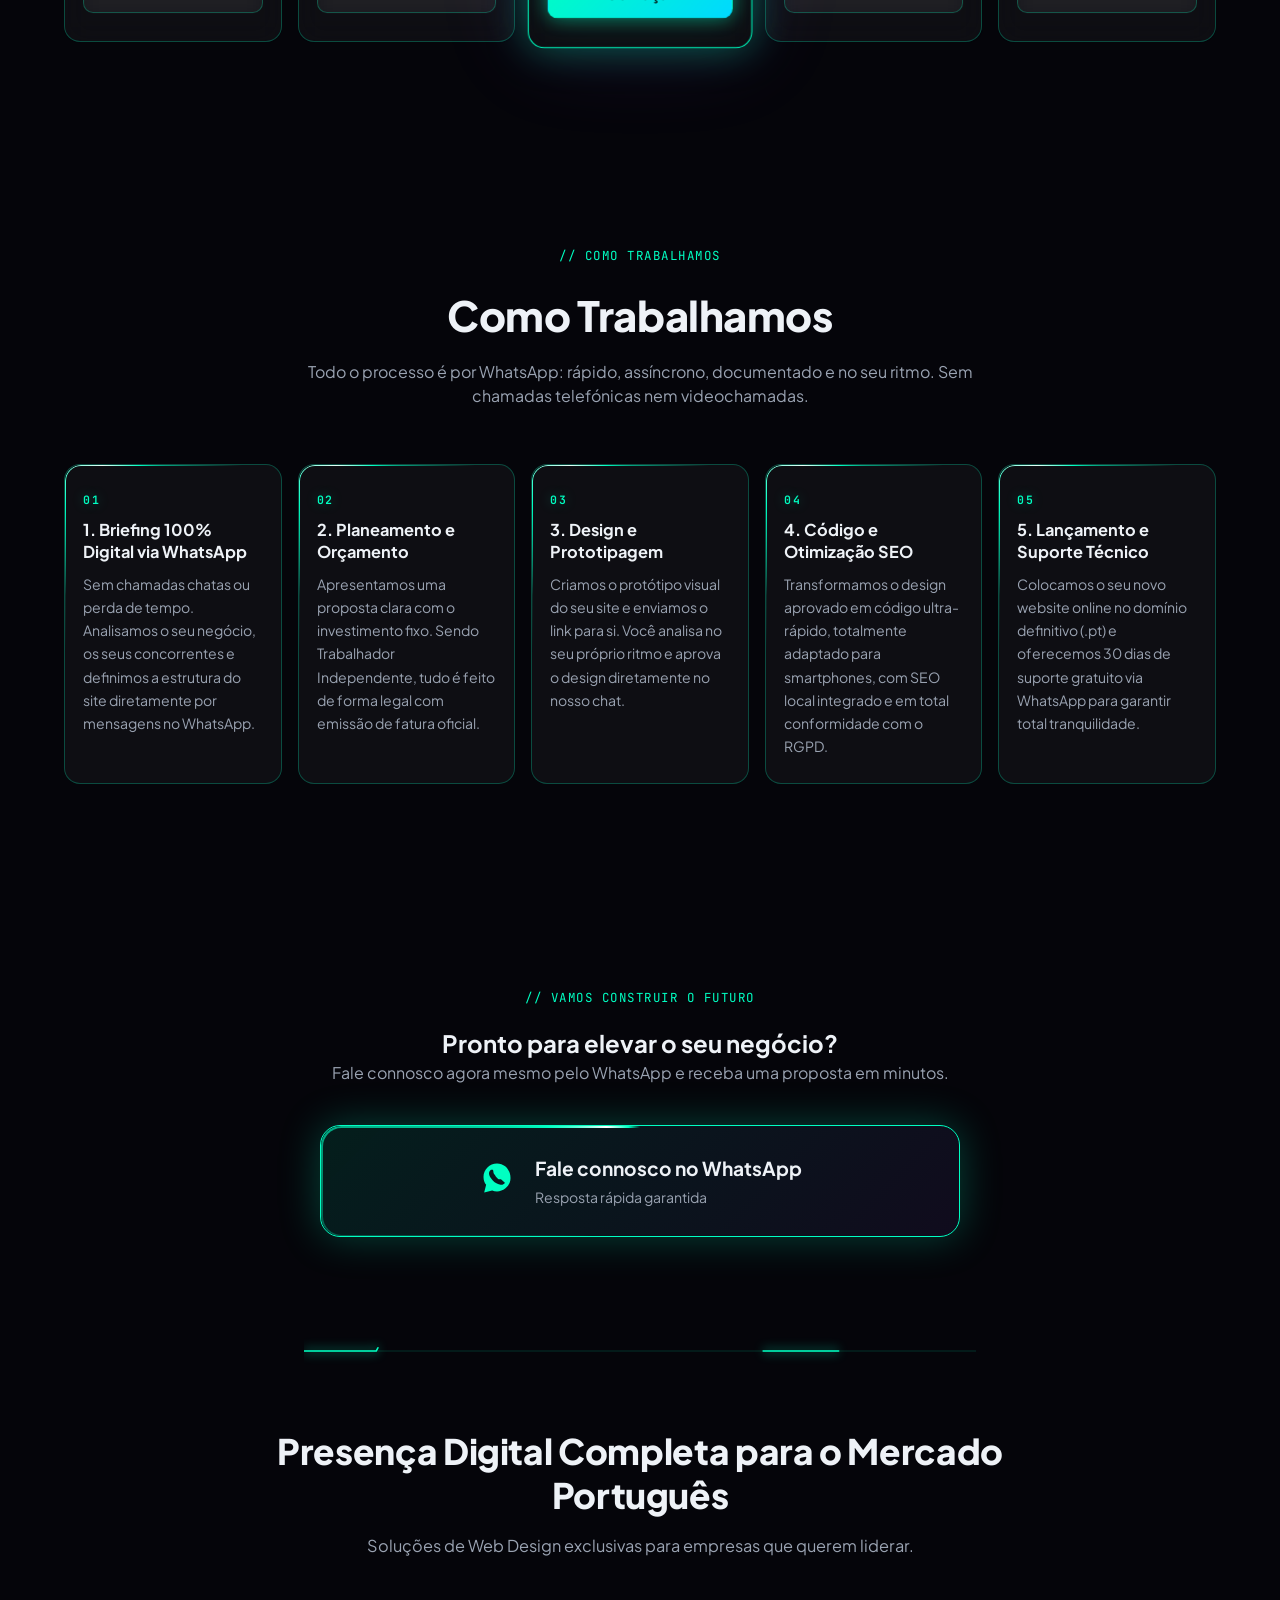
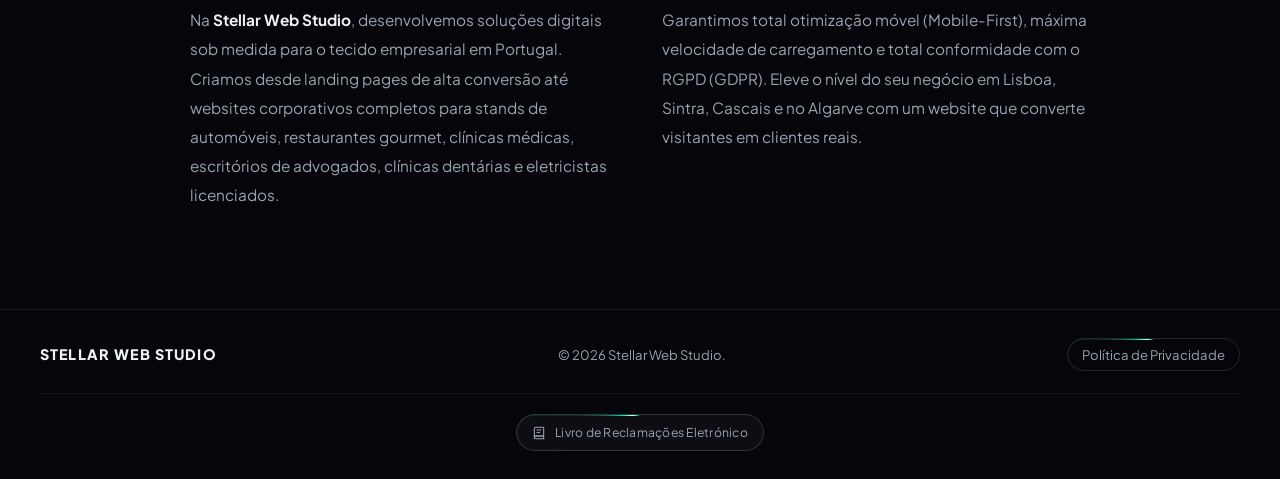
==== commit 4268ee65: "seo: add Portugal-targeted hero H1 and lock html lang to pt-PT Co-authored-by: Cursor <cursoragent@c" ====
--- a/index.html
+++ b/index.html
@@ -1,5 +1,5 @@
 <!doctype html>
-<html lang="pt">
+<html lang="pt-PT">
 <head>
 <meta charset="UTF-8" />
 <meta name="viewport" content="width=device-width, initial-scale=1.0, viewport-fit=cover" />
@@ -123,10 +123,11 @@
   <section class="hero">
     <div class="hero-inner">
       <span class="eyebrow" data-i18n="hero.eyebrow">// ESTÚDIO DE WEB DESIGN · PORTUGAL</span>
-      <h1 class="hero-title">
+      <h1 class="hero-seo" data-i18n="hero.h1">Criação de Websites Profissionais e Lojas Online em Portugal</h1>
+      <h2 class="hero-title">
         <span class="title-sheen" data-i18n="hero.title1">O Futuro Digital do Seu Negócio</span>
         <span class="text-gradient" data-i18n="hero.title2">Começa Aqui.</span>
-      </h1>
+      </h2>
       <p class="hero-sub" data-i18n="hero.sub">Criamos websites premium, ultra-modernos e totalmente otimizados para smartphones. Atraia mais clientes em Portugal com uma presença online de elite.</p>
       <div class="hero-actions">
         <a href="#contact" class="btn btn-neon btn-lg" data-i18n="hero.cta1">Agendar Projeto</a>
--- a/styles.css
+++ b/styles.css
@@ -151,6 +151,11 @@
   display:inline-block; font-family:var(--mono); font-size:0.78rem;
   letter-spacing:0.12em; color:var(--cyan); margin-bottom:18px;
   text-transform:uppercase;
+}
+.hero-seo{
+  font-size:clamp(1.08rem, 2.4vw, 1.42rem);
+  font-weight:700; line-height:1.28; letter-spacing:-0.01em;
+  color:var(--text); max-width:34em; margin:0 0 14px;
 }
 .hero-title{
   font-size:clamp(2.2rem, 5vw, 3.6rem);
@@ -1509,6 +1514,7 @@
   .hero-visual{max-width:210px;}
   .eyebrow{margin-bottom:8px;}
   .hero-title{margin-bottom:12px; font-size:clamp(1.65rem, 7.2vw, 2.15rem);}
+  .hero-seo{font-size:clamp(1rem, 4.4vw, 1.2rem); margin-bottom:10px; max-width:none;}
   .hero-sub{margin-bottom:18px;}
   .section{padding:64px 20px;}
   .whatsapp-block{flex-direction:column; padding:28px 24px; gap:14px;}
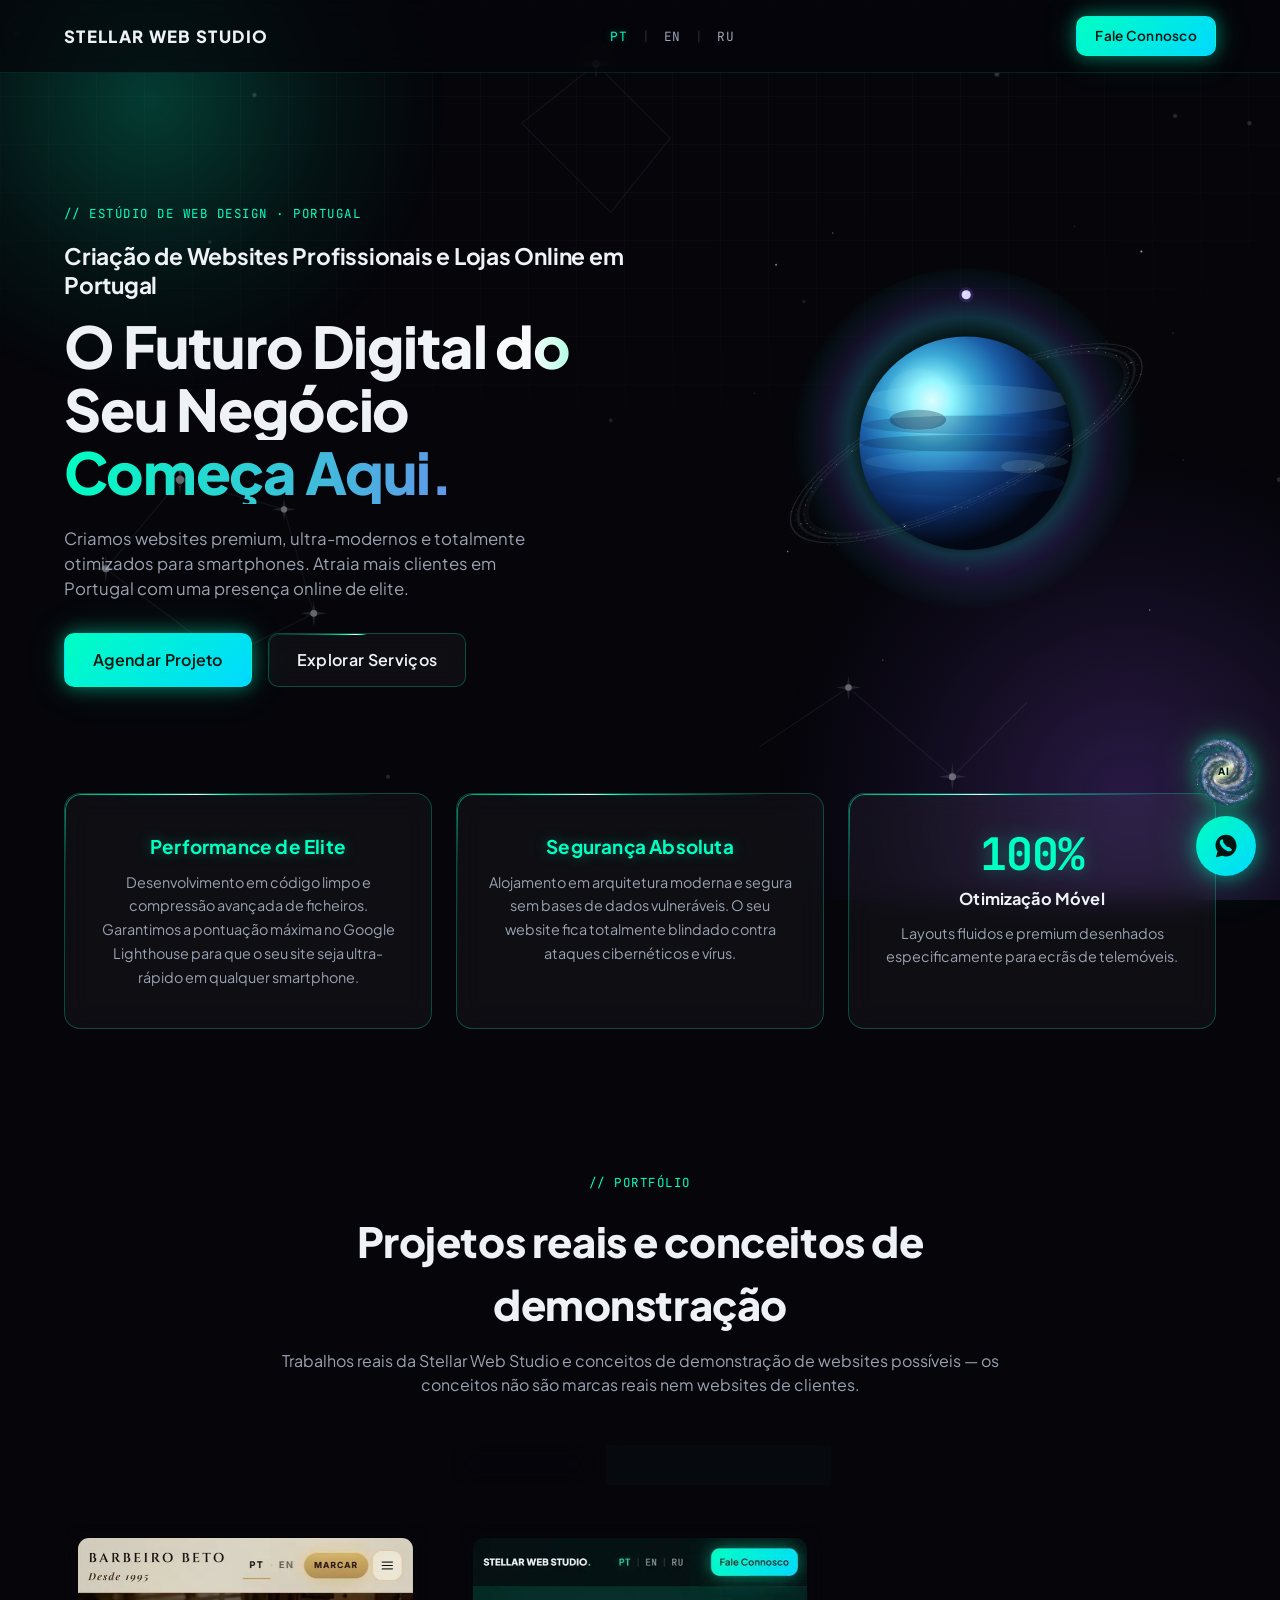
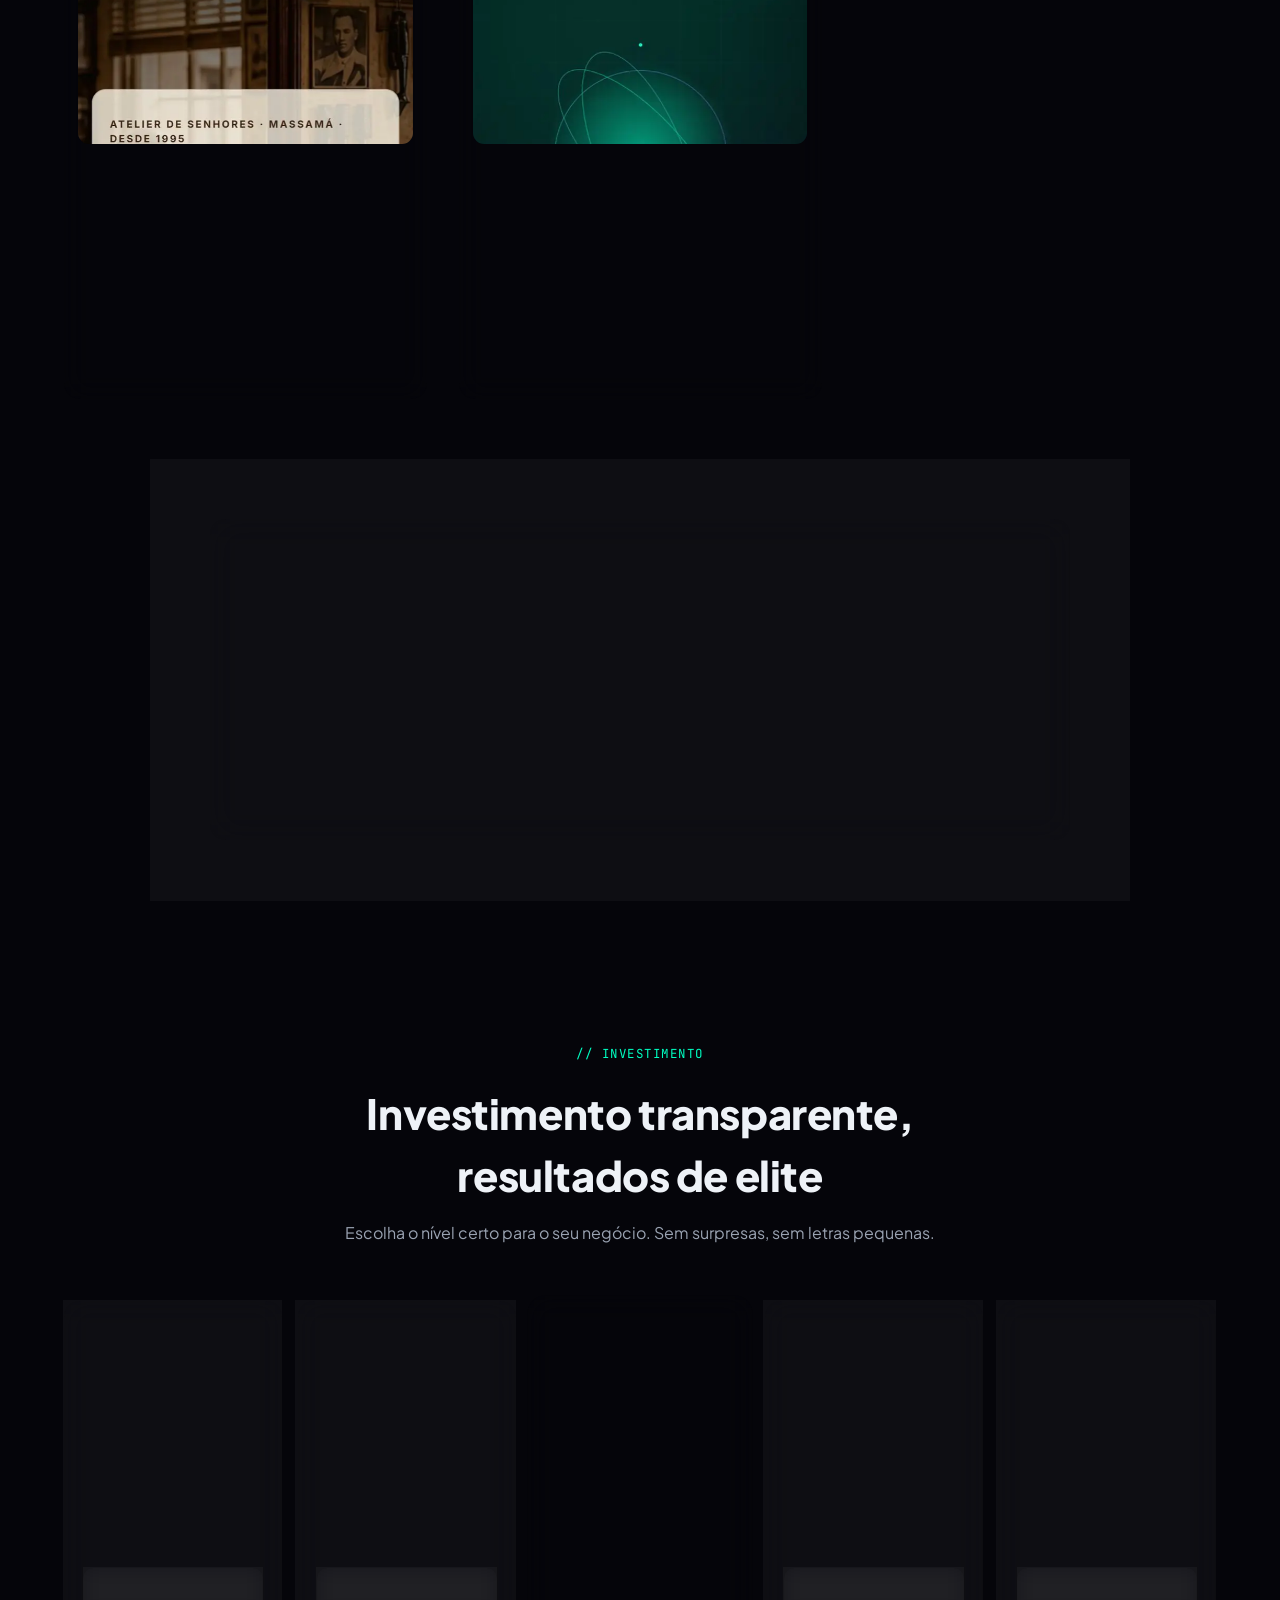
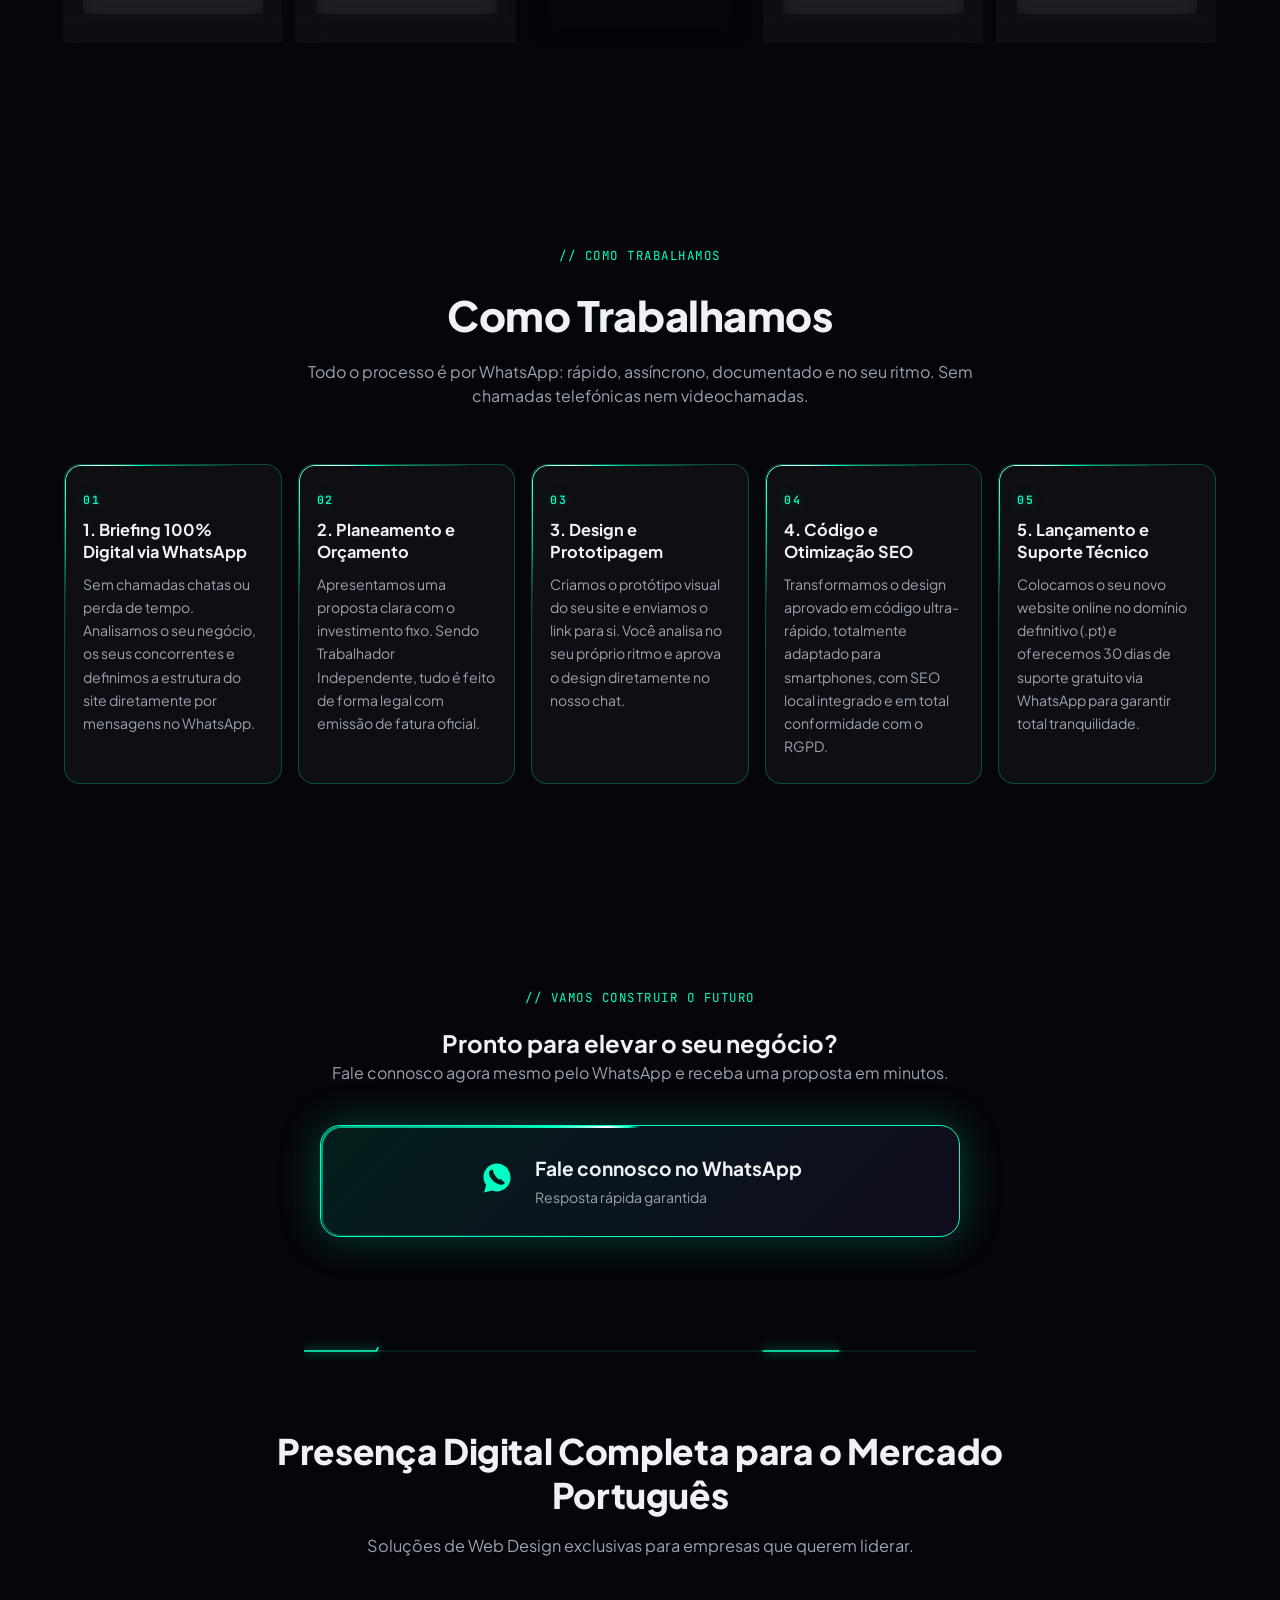
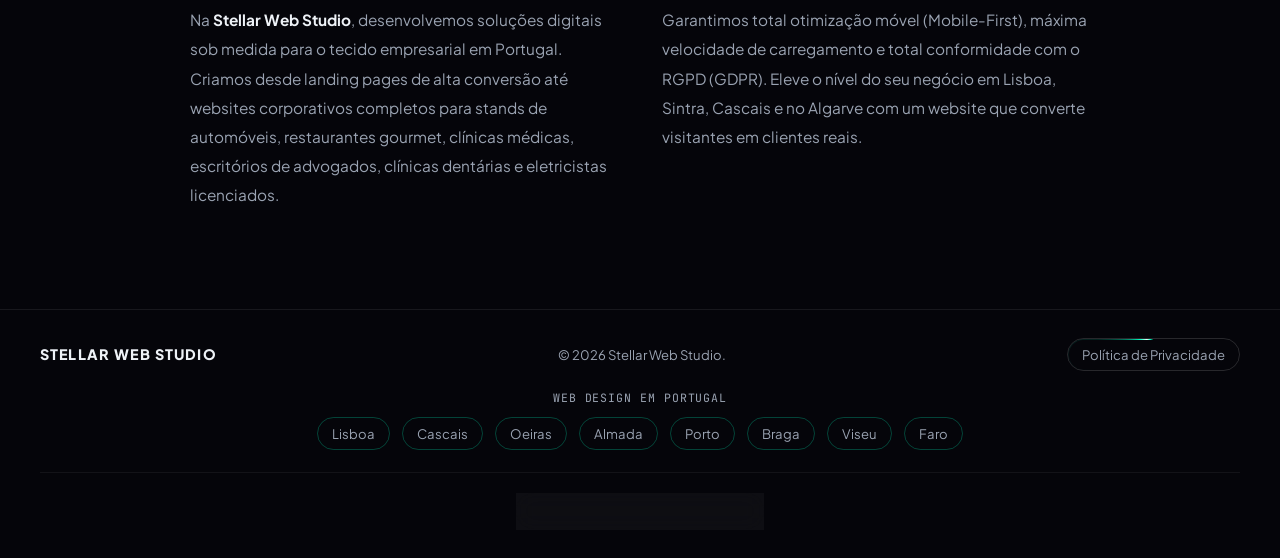
==== commit 9b536f50: "fix: point Google Analytics to measurement ID G-GVJ3VXN6C8 Co-authored-by: Cursor <cursoragent@curso" ====
--- a/index.html
+++ b/index.html
@@ -4,12 +4,12 @@
 <meta charset="UTF-8" />
 <meta name="viewport" content="width=device-width, initial-scale=1.0, viewport-fit=cover" />
 <!-- Google tag (gtag.js) -->
-<script async src="https://www.googletagmanager.com/gtag/js?id=G-JHW73YTMX4"></script>
+<script async src="https://www.googletagmanager.com/gtag/js?id=G-GVJ3VXN6C8"></script>
 <script>
   window.dataLayer = window.dataLayer || [];
   function gtag(){dataLayer.push(arguments);}
   gtag('js', new Date());
-  gtag('config', 'G-JHW73YTMX4');
+  gtag('config', 'G-GVJ3VXN6C8');
 </script>
 <title>Criação de Websites Profissionais em Portugal | Stellar Web</title>
 <meta name="description" content="Criamos websites premium e rápidos para empresas em Porto, Braga, Lisboa, Viseu e Faro. O seu parceiro de Web Design em Portugal. Peça já um orçamento!" />
@@ -52,7 +52,8 @@
   "alternateName": "StellarWeb Studio",
   "image": "https://stellarweb.pt/assets/logo.png",
   "logo": "https://stellarweb.pt/assets/logo.png",
-  "url": "https://stellarweb.pt/",
+  "url": "https://stellarweb.pt",
+  "inLanguage": "pt-PT",
   "telephone": "+351937260282",
   "priceRange": "€€",
   "description": "Criamos websites premium e rápidos para empresas em Porto, Braga, Lisboa, Viseu e Faro. O seu parceiro de Web Design em Portugal. Peça já um orçamento!",
@@ -377,7 +378,7 @@
         <div class="preview-stage" aria-hidden="true">
           <picture>
             <source type="image/webp" srcset="/images/portfolio/rental.webp" />
-            <img class="preview-scrollshot" src="/images/portfolio/rental.jpg" alt="Website premium para aluguer de superdesportivos em Portugal - Stellar Web Studio" width="640" height="3893" loading="lazy" decoding="async" draggable="false" />
+            <img class="preview-scrollshot" src="/images/portfolio/rental.jpg" alt="Website de luxo para aluguer de carros em Portugal - Stellar Web Studio" width="640" height="3893" loading="lazy" decoding="async" draggable="false" />
           </picture>
         </div>
         <a href="https://rentcar121.netlify.app/" target="_blank" rel="noopener noreferrer" class="portfolio-card-link">
@@ -760,6 +761,17 @@
     <span class="footer-copy" data-i18n="footer.copy">© 2026 Stellar Web Studio.</span>
     <button type="button" class="footer-privacy" id="privacyLink" data-i18n="footer.privacy">Política de Privacidade</button>
   </div>
+  <nav class="footer-cities" aria-label="Web design em Portugal">
+    <span class="footer-cities-label" data-i18n="footer.cities">Web design em Portugal</span>
+    <a href="/lisboa">Lisboa</a>
+    <a href="/cascais">Cascais</a>
+    <a href="/oeiras">Oeiras</a>
+    <a href="/almada">Almada</a>
+    <a href="/porto">Porto</a>
+    <a href="/braga">Braga</a>
+    <a href="/viseu">Viseu</a>
+    <a href="/faro">Faro</a>
+  </nav>
   <div class="footer-legal">
     <a href="https://livroreclamacoes.pt" target="_blank" rel="noopener" class="footer-badge">
       <svg viewBox="0 0 24 24" width="14" height="14" fill="none" stroke="currentColor" stroke-width="1.8" stroke-linecap="round" stroke-linejoin="round" aria-hidden="true"><path d="M4 4.5A2.5 2.5 0 0 1 6.5 2H20v15H6.5A2.5 2.5 0 0 0 4 19.5z"/><path d="M4 19.5A2.5 2.5 0 0 1 6.5 17H20v5H6.5A2.5 2.5 0 0 1 4 19.5z"/><path d="M8.5 7h7M8.5 11h4.5"/></svg>
--- a/styles.css
+++ b/styles.css
@@ -1267,6 +1267,28 @@
 }
 .footer-brand{font-size:0.9rem;}
 .footer-copy{color:var(--text-dim); font-size:0.82rem;}
+.footer-cities{
+  max-width:1200px; margin:18px auto 0;
+  display:flex; flex-wrap:wrap; align-items:center; justify-content:center; gap:10px 12px;
+}
+.footer-cities-label{
+  width:100%; text-align:center;
+  font-family:var(--mono); font-size:0.72rem; letter-spacing:0.08em;
+  text-transform:uppercase; color:var(--text-dim);
+}
+.footer-cities a{
+  color:var(--text-dim); font-size:0.82rem; text-decoration:none;
+  border:1px solid var(--glass-border); border-radius:999px; padding:6px 14px;
+  transition:color 0.2s ease, border-color 0.2s ease, box-shadow 0.2s ease;
+}
+.footer-cities a:hover,
+.footer-cities a:focus-visible{
+  color:var(--cyan); border-color:var(--cyan);
+  box-shadow:0 0 14px rgba(0,255,194,0.16); outline:none;
+}
+.footer-cities a[aria-current="page"]{
+  color:var(--cyan); border-color:var(--cyan);
+}
 .footer-privacy{
   -webkit-appearance:none; appearance:none; font-family:inherit;
   color:var(--text-dim); font-size:0.82rem; cursor:pointer;
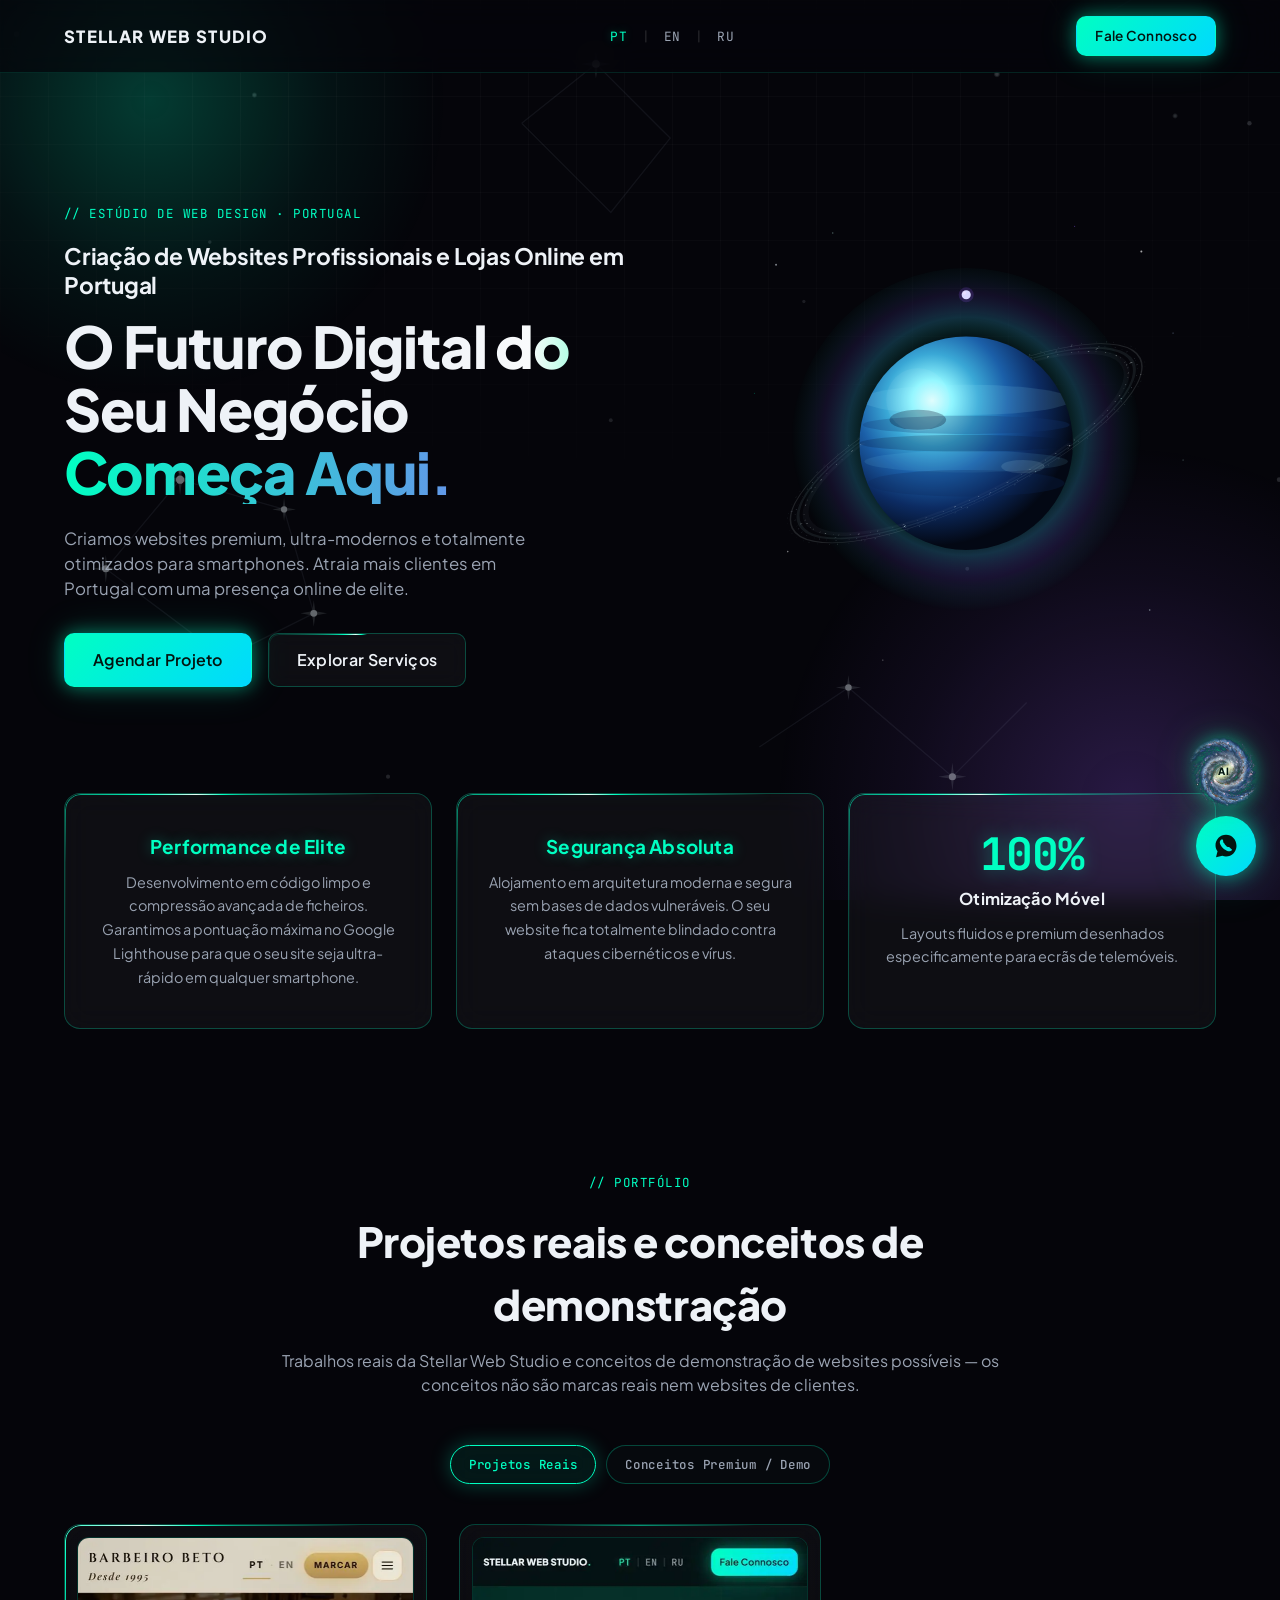
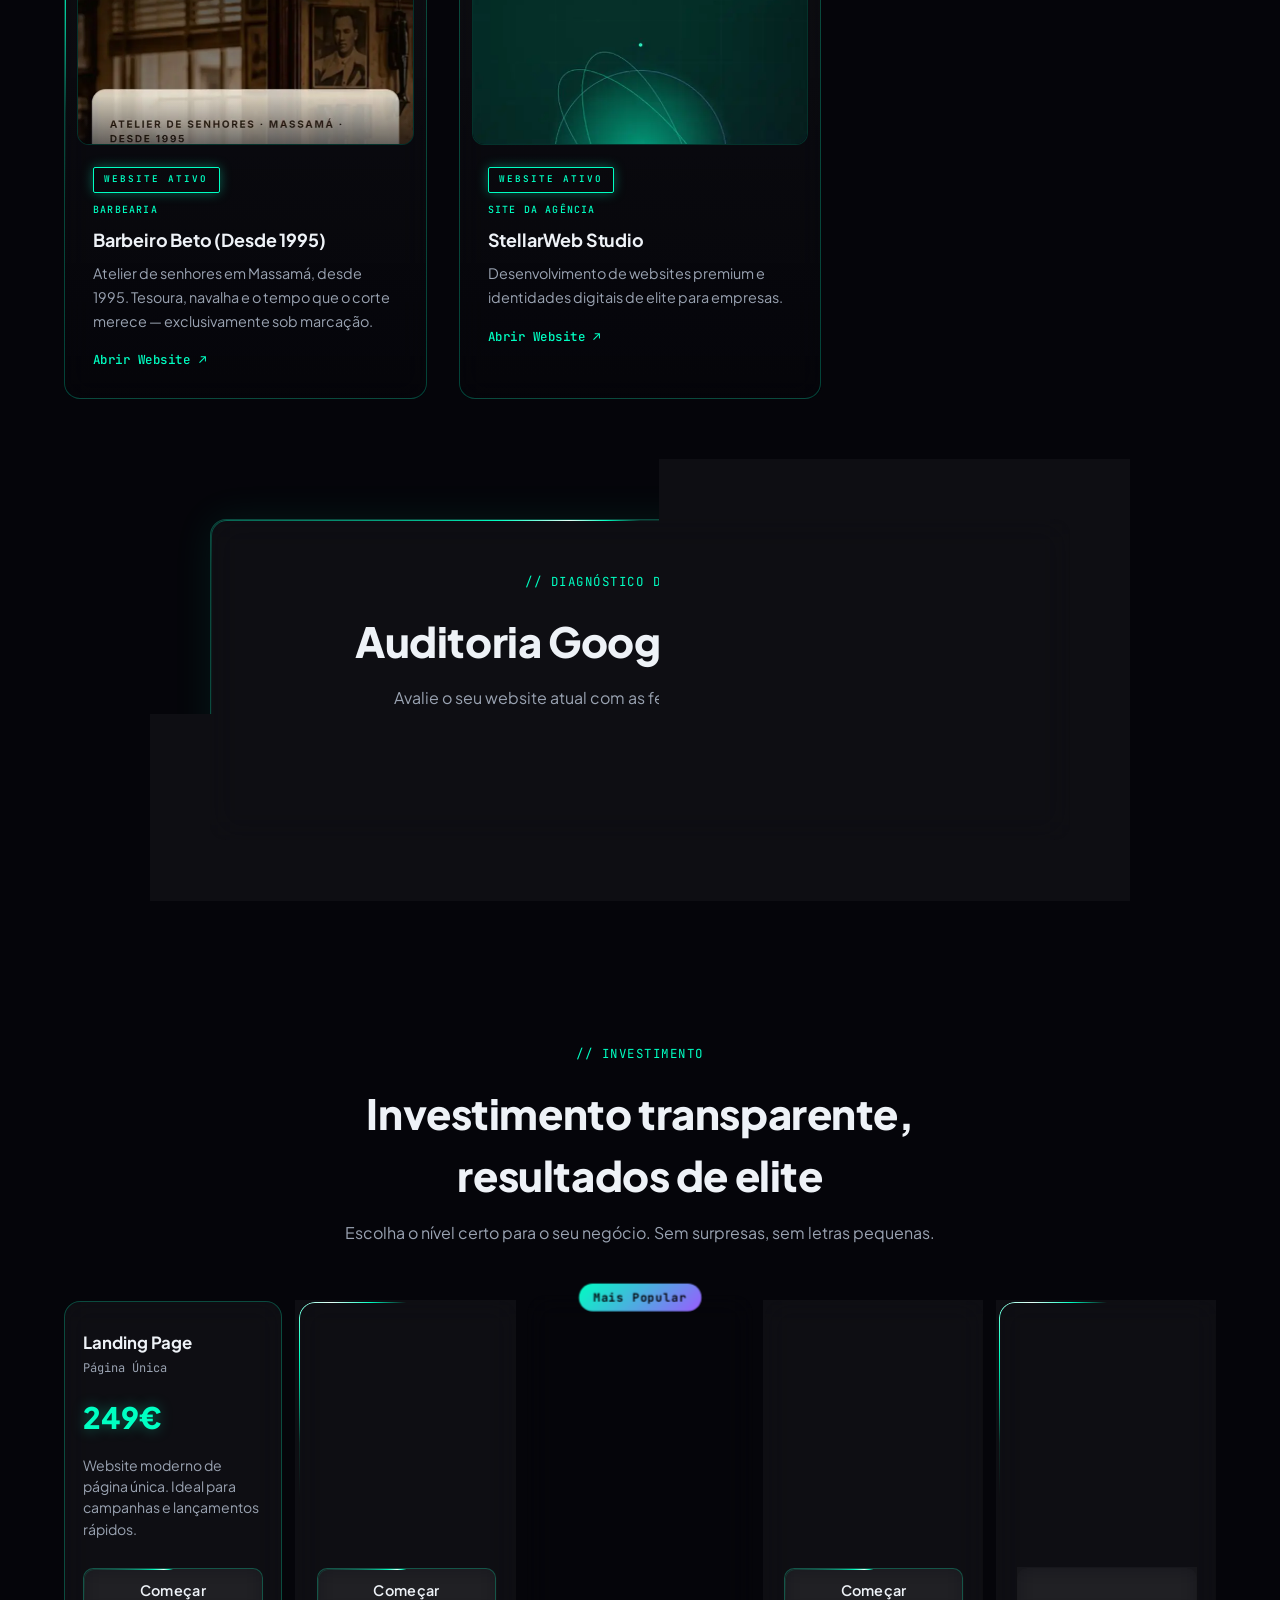
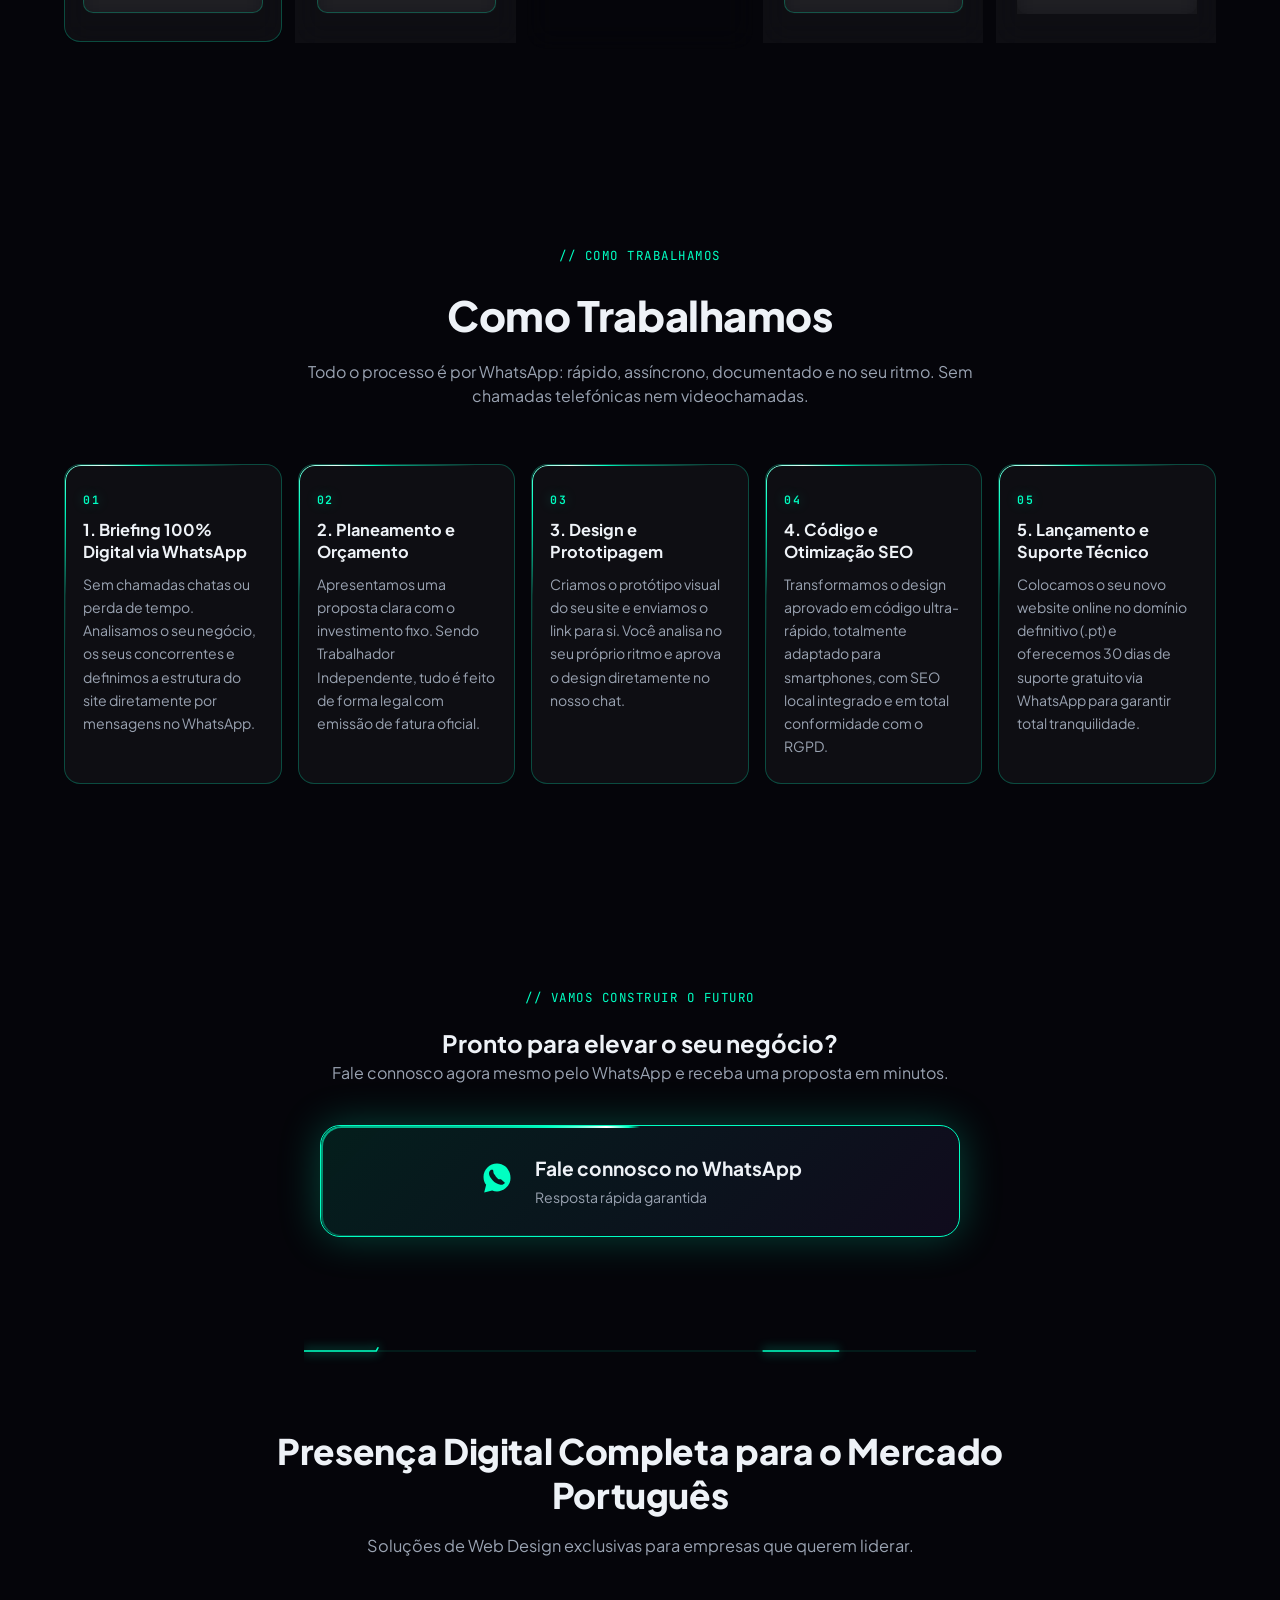
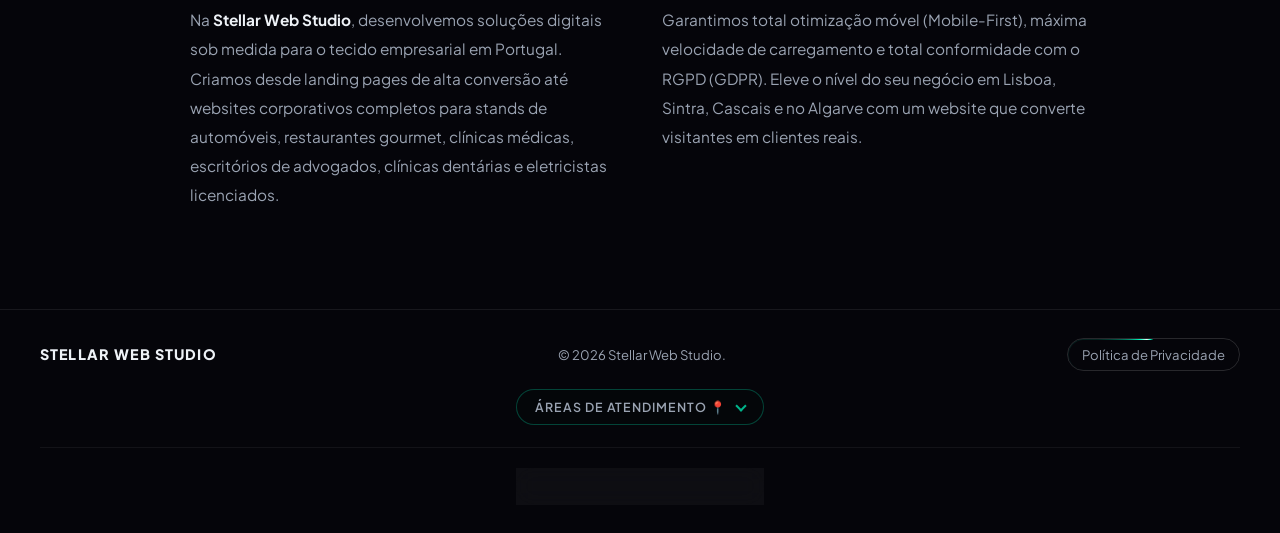
==== commit cda8f5f5: "style: collapse city footer links into a premium accordion Co-authored-by: Cursor <cursoragent@curso" ====
--- a/index.html
+++ b/index.html
@@ -761,16 +761,25 @@
     <span class="footer-copy" data-i18n="footer.copy">© 2026 Stellar Web Studio.</span>
     <button type="button" class="footer-privacy" id="privacyLink" data-i18n="footer.privacy">Política de Privacidade</button>
   </div>
-  <nav class="footer-cities" aria-label="Web design em Portugal">
-    <span class="footer-cities-label" data-i18n="footer.cities">Web design em Portugal</span>
-    <a href="/lisboa">Lisboa</a>
-    <a href="/cascais">Cascais</a>
-    <a href="/oeiras">Oeiras</a>
-    <a href="/almada">Almada</a>
-    <a href="/porto">Porto</a>
-    <a href="/braga">Braga</a>
-    <a href="/viseu">Viseu</a>
-    <a href="/faro">Faro</a>
+  <nav class="footer-cities" aria-label="Áreas de Atendimento">
+    <button type="button" class="footer-cities-toggle" id="footerCitiesToggle" aria-expanded="false" aria-controls="footerCitiesPanel">
+      <span data-i18n="footer.cities">Áreas de Atendimento 📍</span>
+      <span class="footer-cities-chevron" aria-hidden="true"></span>
+    </button>
+    <div class="footer-cities-panel" id="footerCitiesPanel">
+      <div class="footer-cities-panel-inner">
+        <div class="footer-cities-grid">
+          <a href="/lisboa">Lisboa</a>
+          <a href="/cascais">Cascais</a>
+          <a href="/oeiras">Oeiras</a>
+          <a href="/almada">Almada</a>
+          <a href="/porto">Porto</a>
+          <a href="/braga">Braga</a>
+          <a href="/viseu">Viseu</a>
+          <a href="/faro">Faro</a>
+        </div>
+      </div>
+    </div>
   </nav>
   <div class="footer-legal">
     <a href="https://livroreclamacoes.pt" target="_blank" rel="noopener" class="footer-badge">
--- a/styles.css
+++ b/styles.css
@@ -1268,17 +1268,51 @@
 .footer-brand{font-size:0.9rem;}
 .footer-copy{color:var(--text-dim); font-size:0.82rem;}
 .footer-cities{
-  max-width:1200px; margin:18px auto 0;
-  display:flex; flex-wrap:wrap; align-items:center; justify-content:center; gap:10px 12px;
-}
-.footer-cities-label{
-  width:100%; text-align:center;
-  font-family:var(--mono); font-size:0.72rem; letter-spacing:0.08em;
-  text-transform:uppercase; color:var(--text-dim);
+  max-width:560px; width:100%; margin:18px auto 0;
+  display:flex; flex-direction:column; align-items:center;
+}
+.footer-cities-toggle{
+  -webkit-appearance:none; appearance:none; font-family:inherit;
+  display:inline-flex; align-items:center; justify-content:center; gap:10px;
+  color:var(--text-dim); font-size:0.78rem; font-weight:600;
+  letter-spacing:0.08em; text-transform:uppercase; cursor:pointer;
+  background:rgba(5,8,10,0.55);
+  border:1px solid var(--glass-border);
+  border-radius:999px; padding:9px 18px;
+  transition:color 0.2s ease, border-color 0.2s ease, box-shadow 0.2s ease, background 0.2s ease;
+}
+.footer-cities-toggle:hover,
+.footer-cities-toggle:focus-visible{
+  color:var(--cyan); border-color:var(--cyan);
+  box-shadow:0 0 16px rgba(0,255,194,0.16); outline:none;
+}
+.footer-cities.is-open .footer-cities-toggle{
+  color:var(--cyan); border-color:var(--cyan);
+  background:rgba(0,255,194,0.06);
+}
+.footer-cities-chevron{
+  width:8px; height:8px; flex-shrink:0; margin-top:-3px;
+  border-right:2px solid var(--cyan); border-bottom:2px solid var(--cyan);
+  transform:rotate(45deg); opacity:0.7;
+  transition:transform 0.3s ease, opacity 0.2s ease;
+}
+.footer-cities.is-open .footer-cities-chevron{
+  margin-top:3px; transform:rotate(225deg); opacity:1;
+}
+.footer-cities-panel{
+  display:grid; grid-template-rows:0fr; width:100%;
+  transition:grid-template-rows 0.38s ease;
+}
+.footer-cities.is-open .footer-cities-panel{grid-template-rows:1fr;}
+.footer-cities-panel-inner{overflow:hidden; min-height:0;}
+.footer-cities-grid{
+  display:grid; grid-template-columns:repeat(4, minmax(0, 1fr));
+  gap:10px; padding:14px 0 2px;
 }
 .footer-cities a{
+  display:block; text-align:center;
   color:var(--text-dim); font-size:0.82rem; text-decoration:none;
-  border:1px solid var(--glass-border); border-radius:999px; padding:6px 14px;
+  border:1px solid var(--glass-border); border-radius:999px; padding:8px 10px;
   transition:color 0.2s ease, border-color 0.2s ease, box-shadow 0.2s ease;
 }
 .footer-cities a:hover,
@@ -1542,6 +1576,7 @@
   .whatsapp-block{flex-direction:column; padding:28px 24px; gap:14px;}
   .wa-text{text-align:center; align-items:center;}
   .footer-inner{flex-direction:column; text-align:center;}
+  .footer-cities-grid{grid-template-columns:repeat(2, minmax(0, 1fr));}
   .floating-wa{width:54px; height:54px; bottom:18px; right:18px;}
   .sofia-widget{right:18px; bottom:82px;}
   .sofia-bubble{
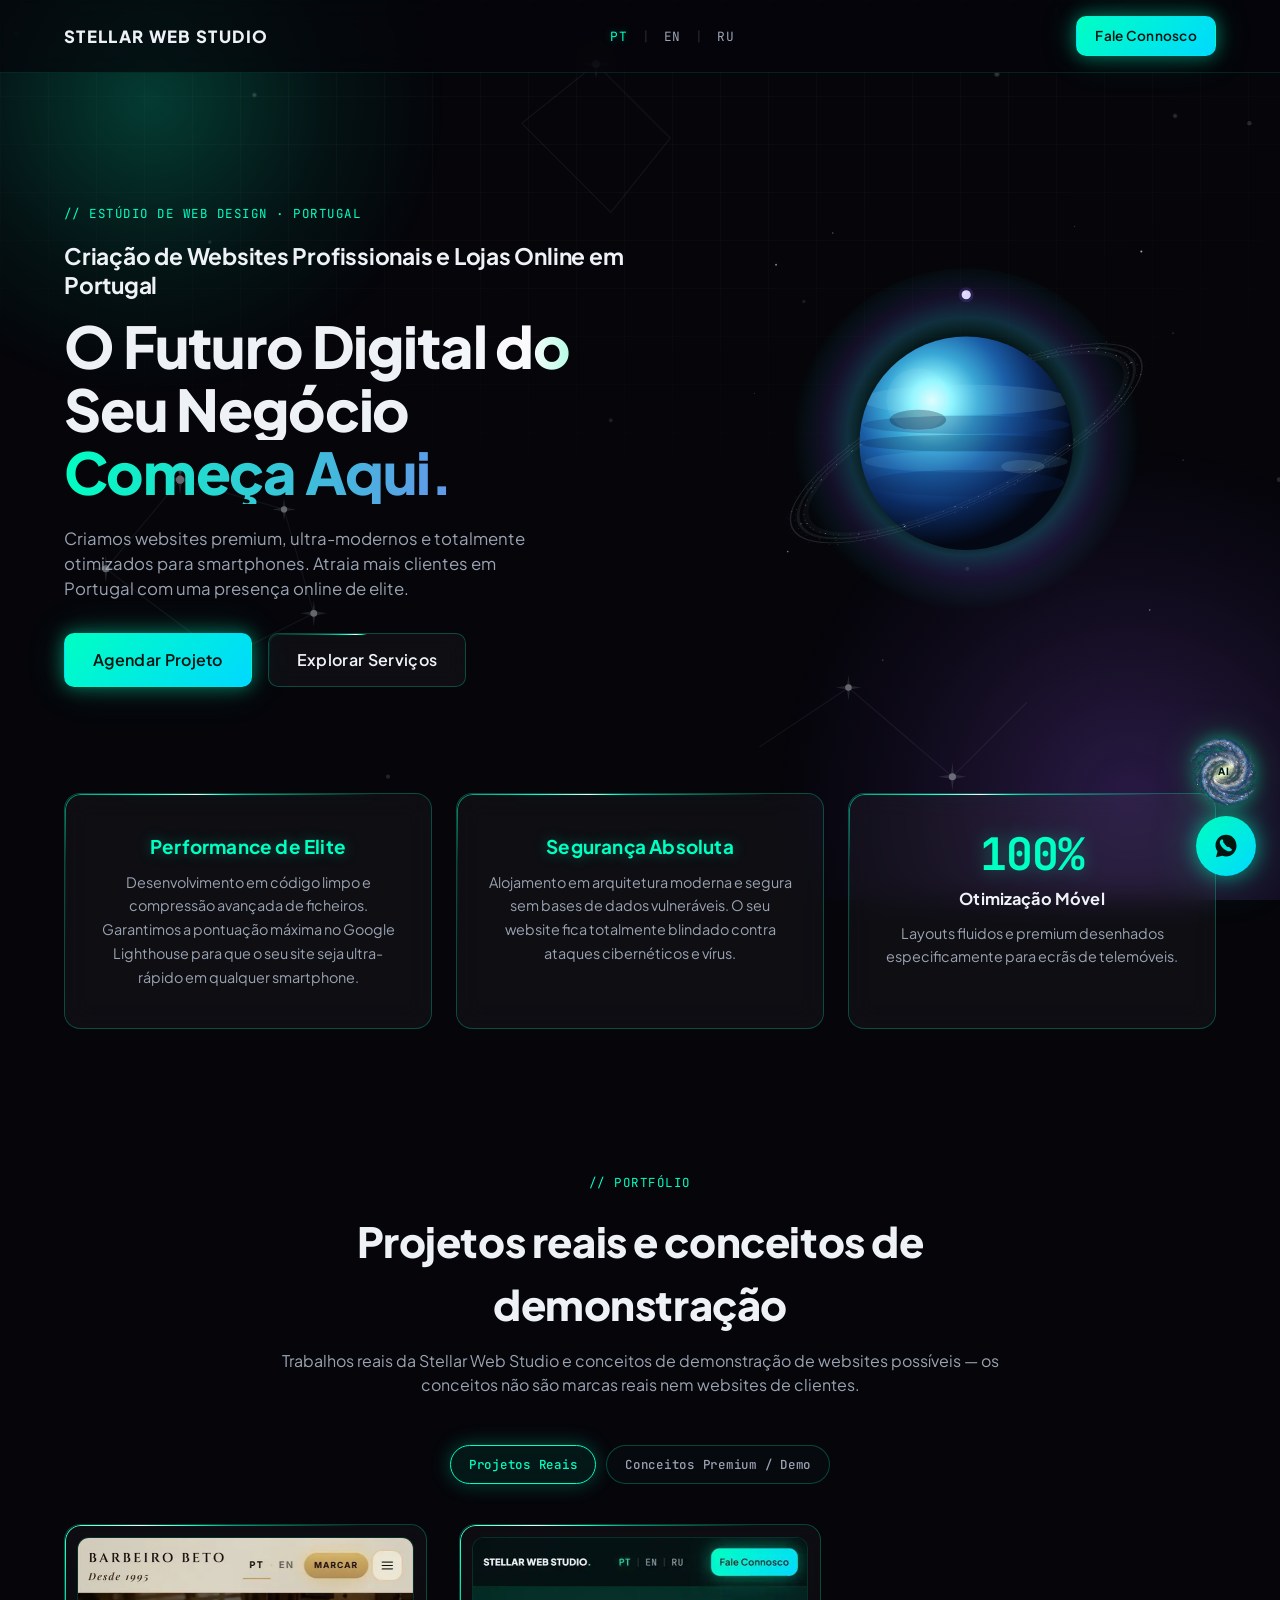
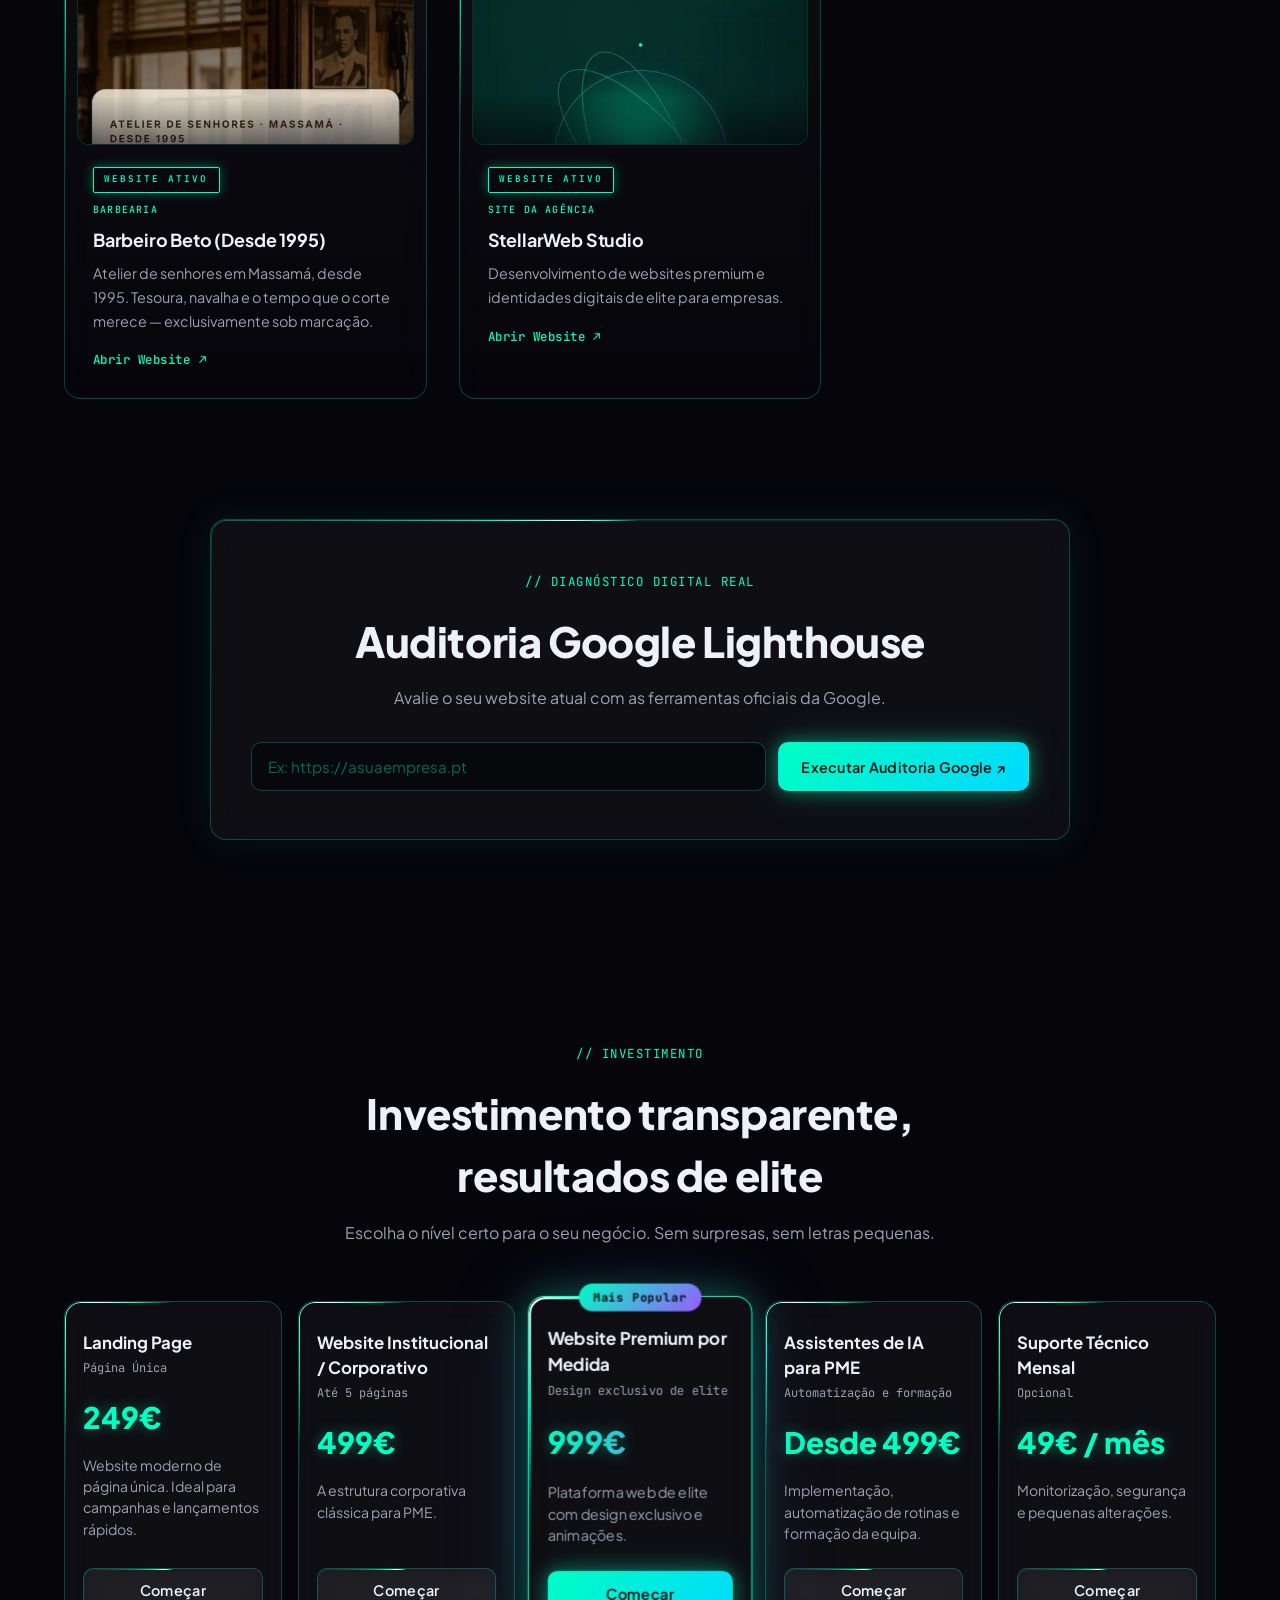
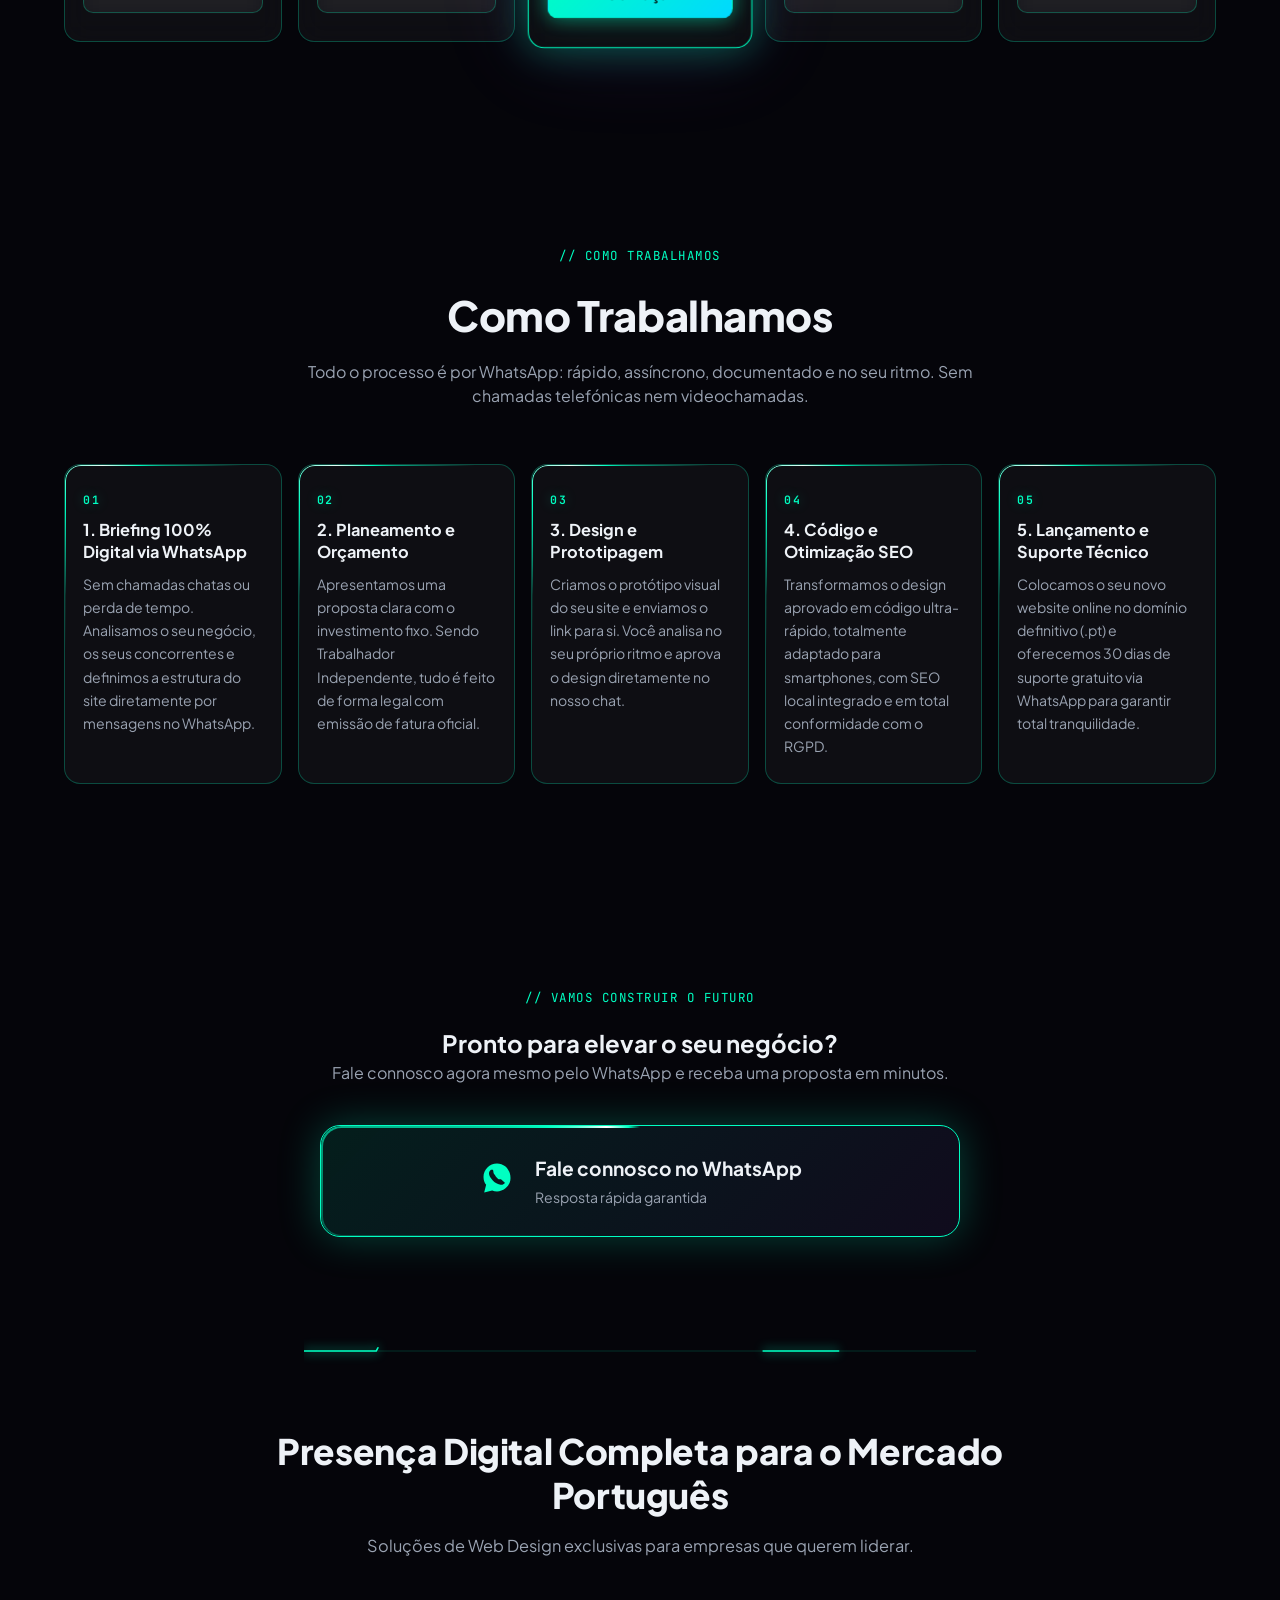
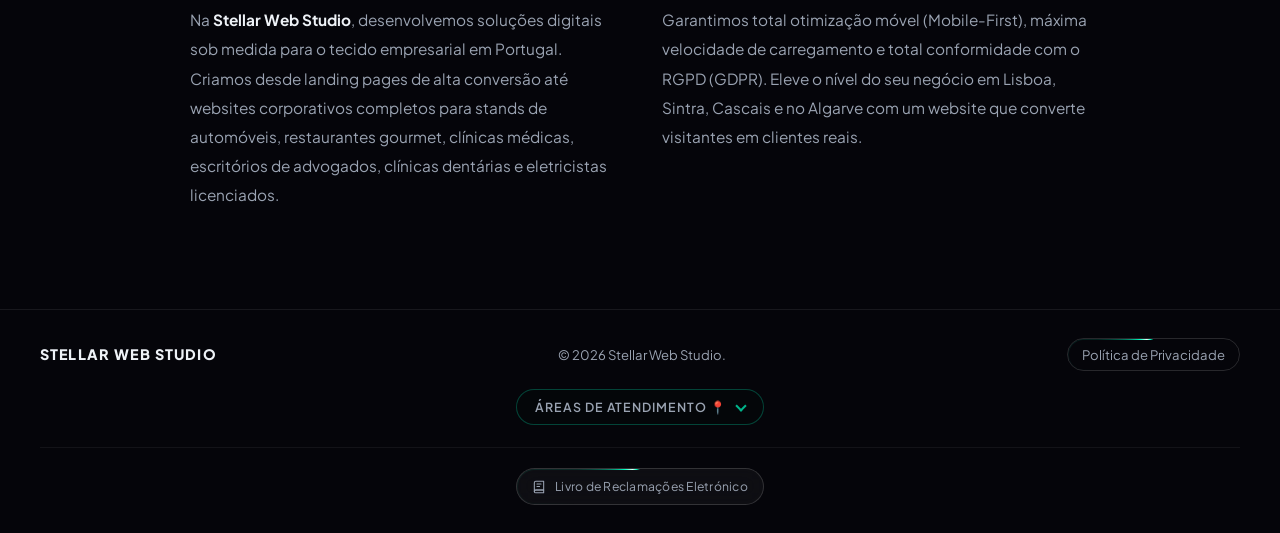
==== commit 9cca5f01: "seo: add Trustpilot domain verification meta tag Co-authored-by: Cursor <cursoragent@cursor.com>" ====
--- a/index.html
+++ b/index.html
@@ -17,6 +17,7 @@
 <meta name="author" content="Vadym Minzilevskyi, Stellar Web Studio" />
 <meta name="robots" content="index, follow" />
 <meta name="google-site-verification" content="y5CZDhuUU19NnIF5j6mVTyw2W411XEZMlFec-QQuRfY" />
+<meta name="trustpilot-one-time-domain-verification-id" content="6d7c94dc-8987-4c91-999b-635d4a3bf441" />
 <meta name="theme-color" content="#05050A" />
 <link rel="canonical" href="https://stellarweb.pt/" />
 <link rel="icon" href="/assets/favicon.svg" type="image/svg+xml" />
